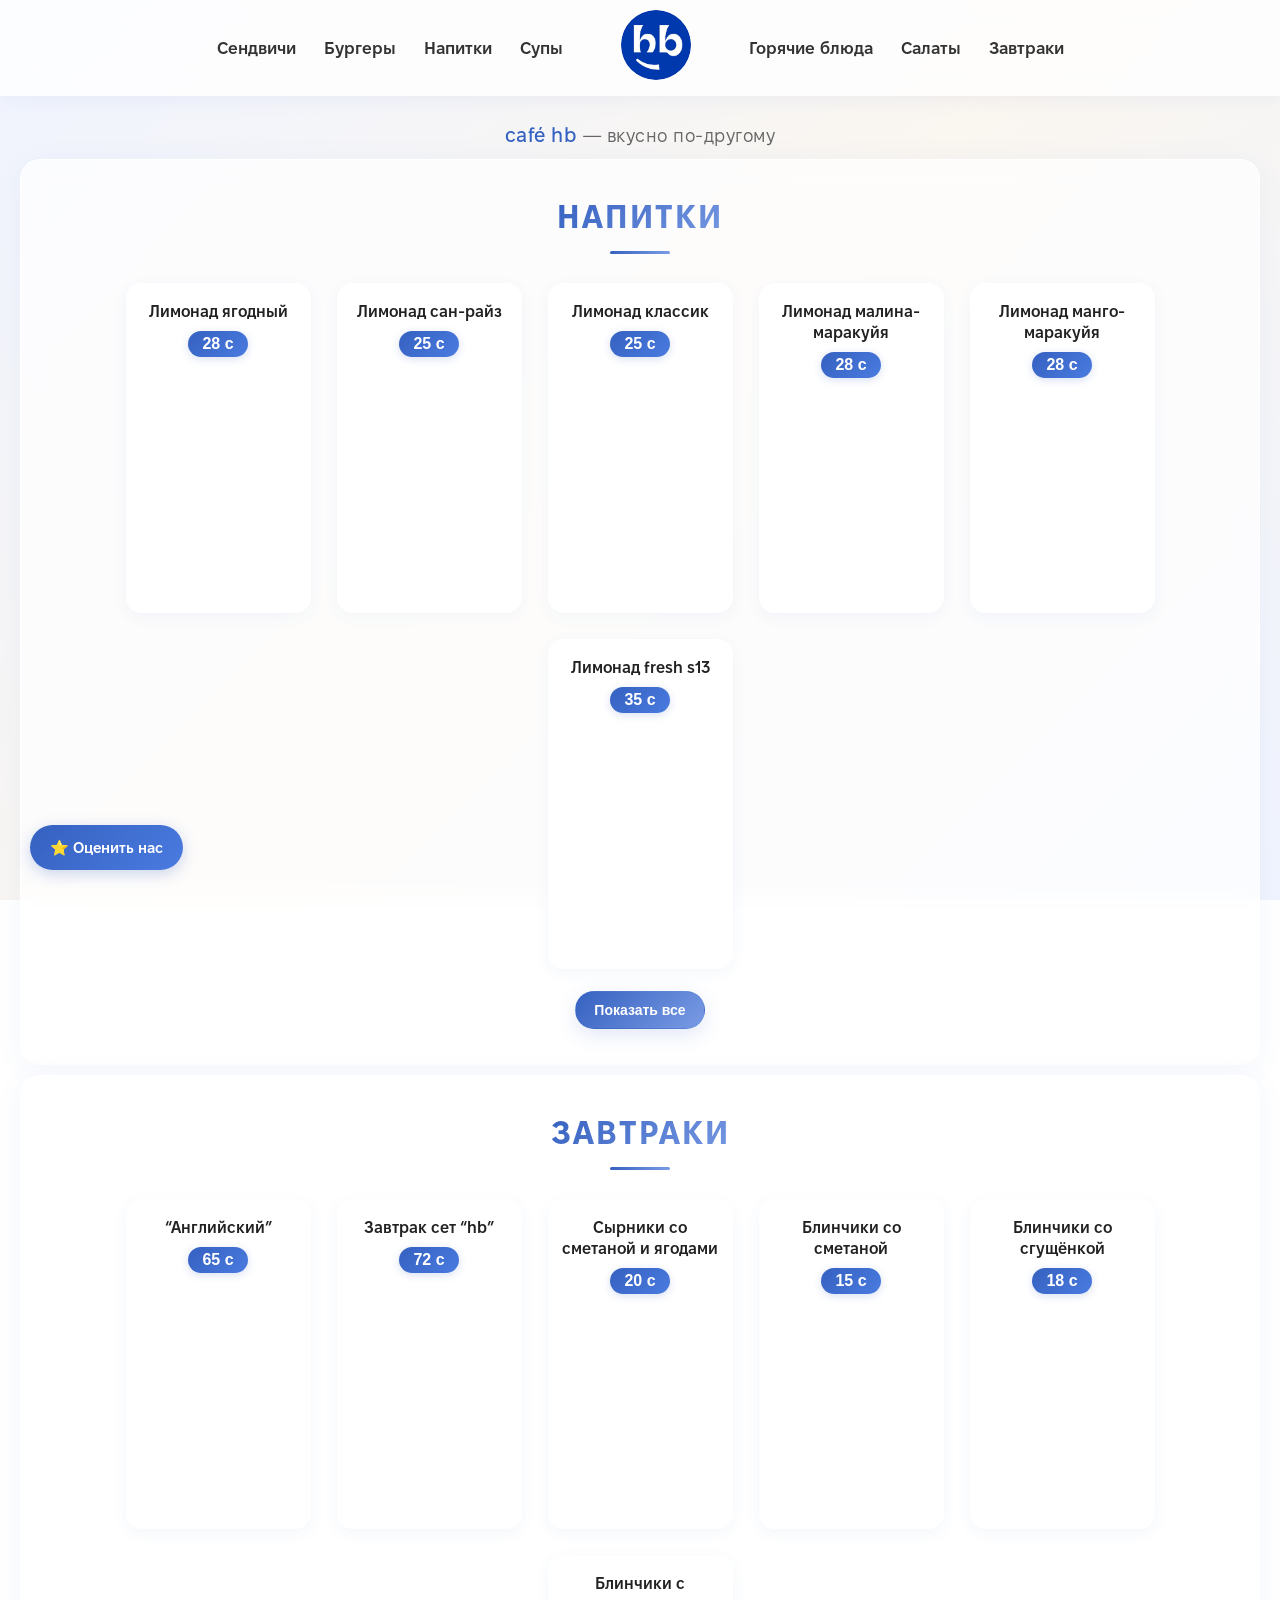
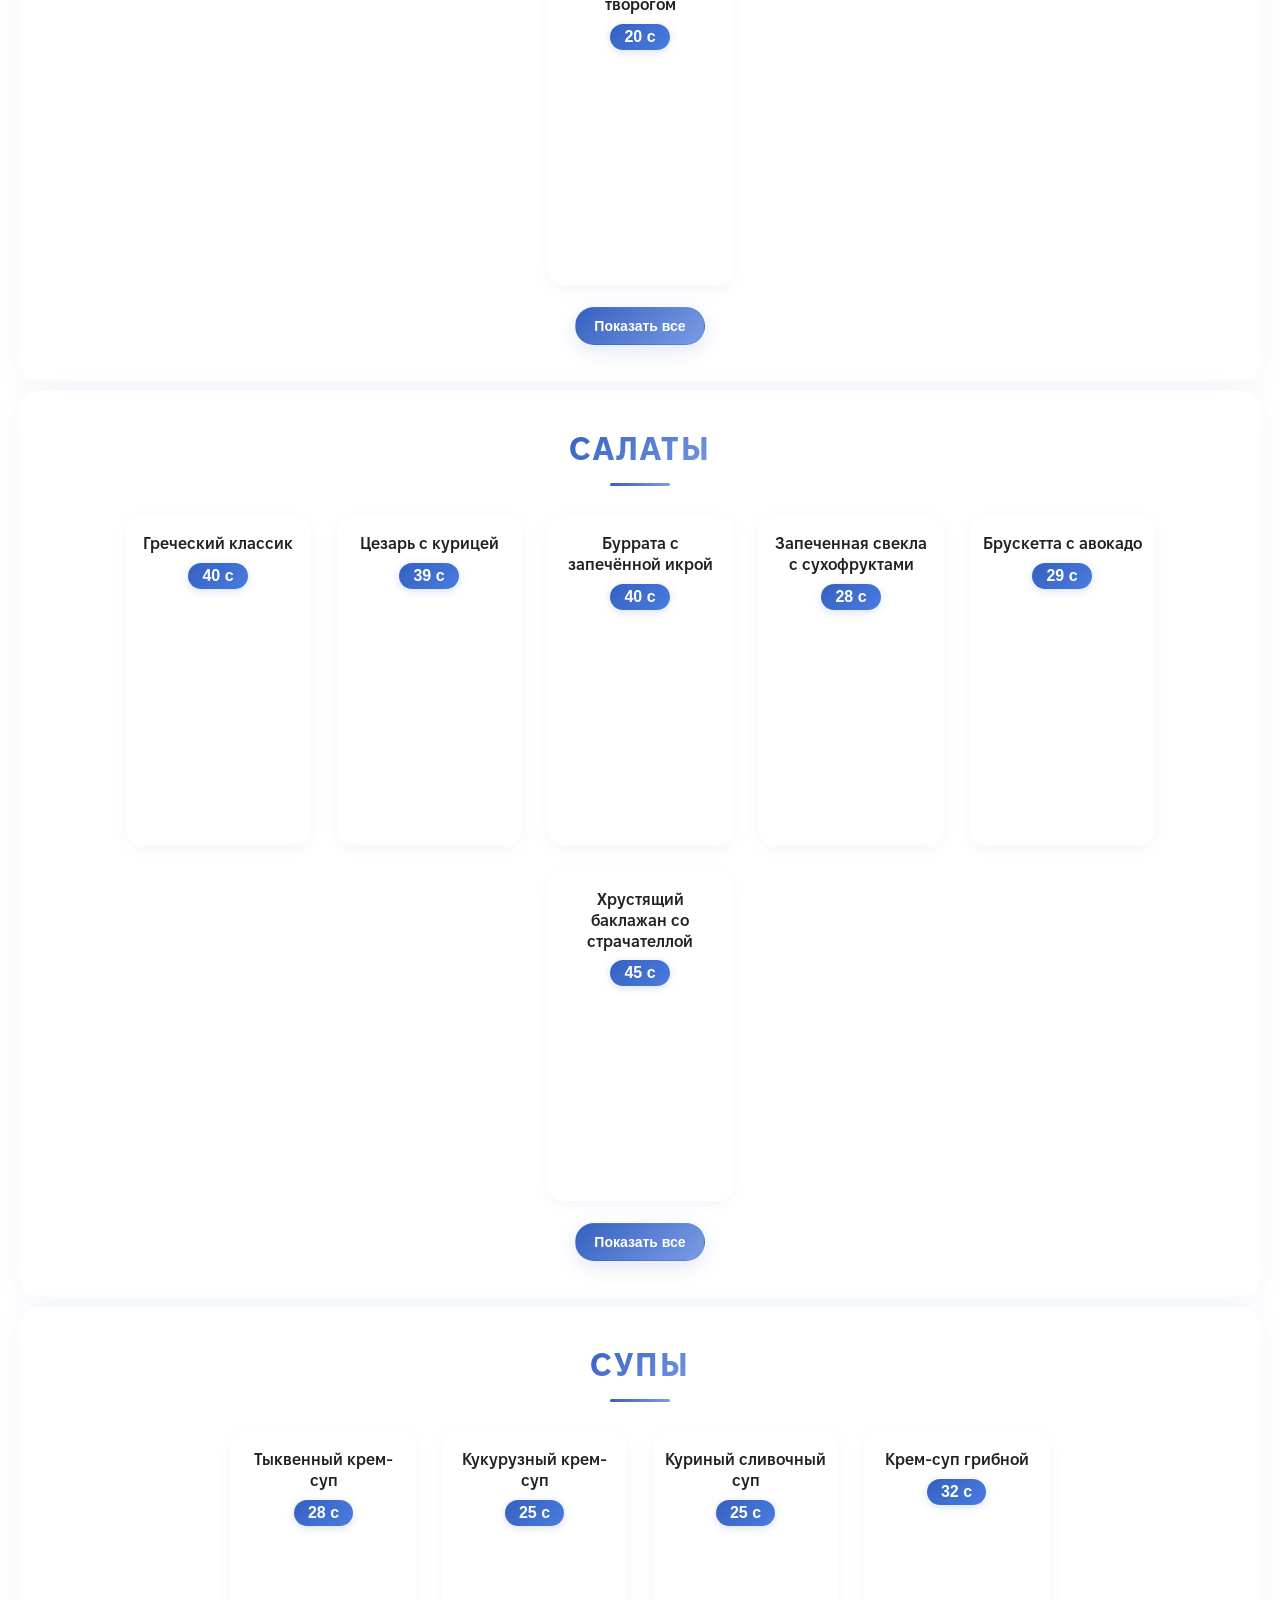
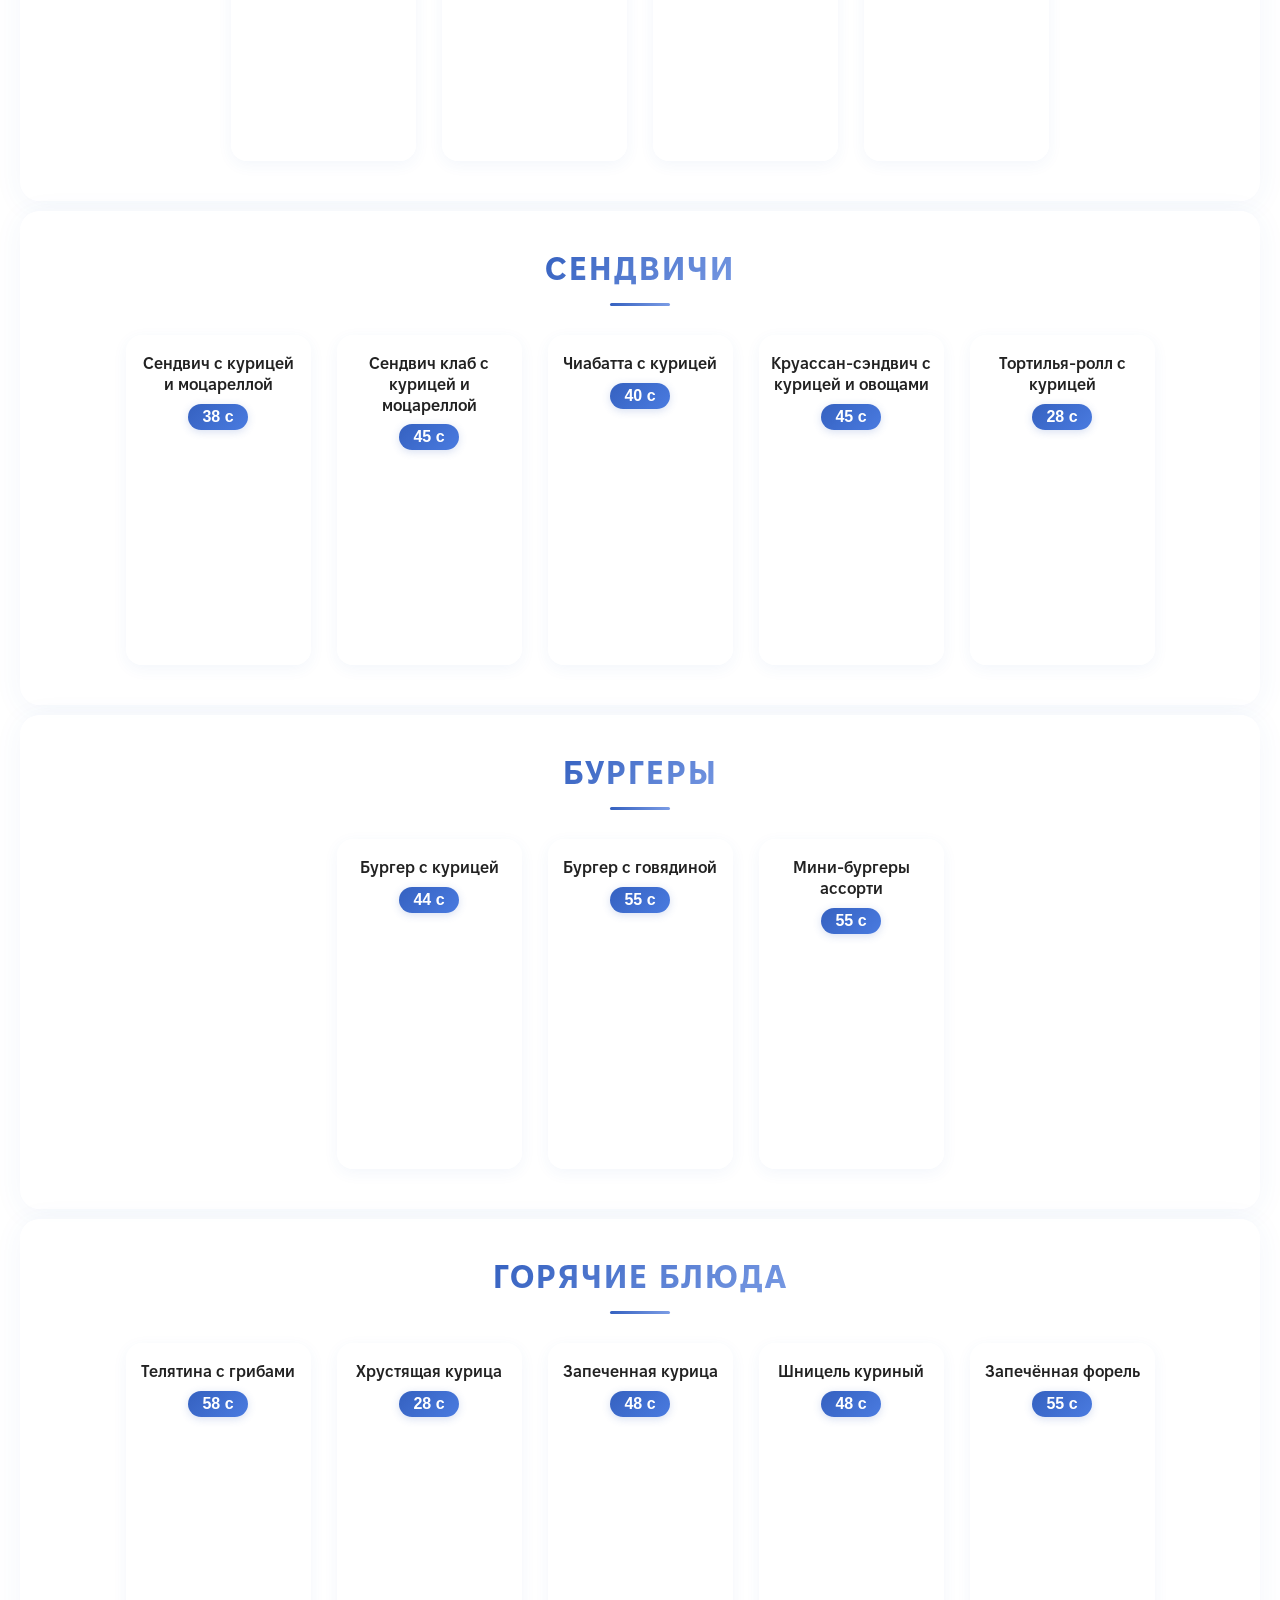
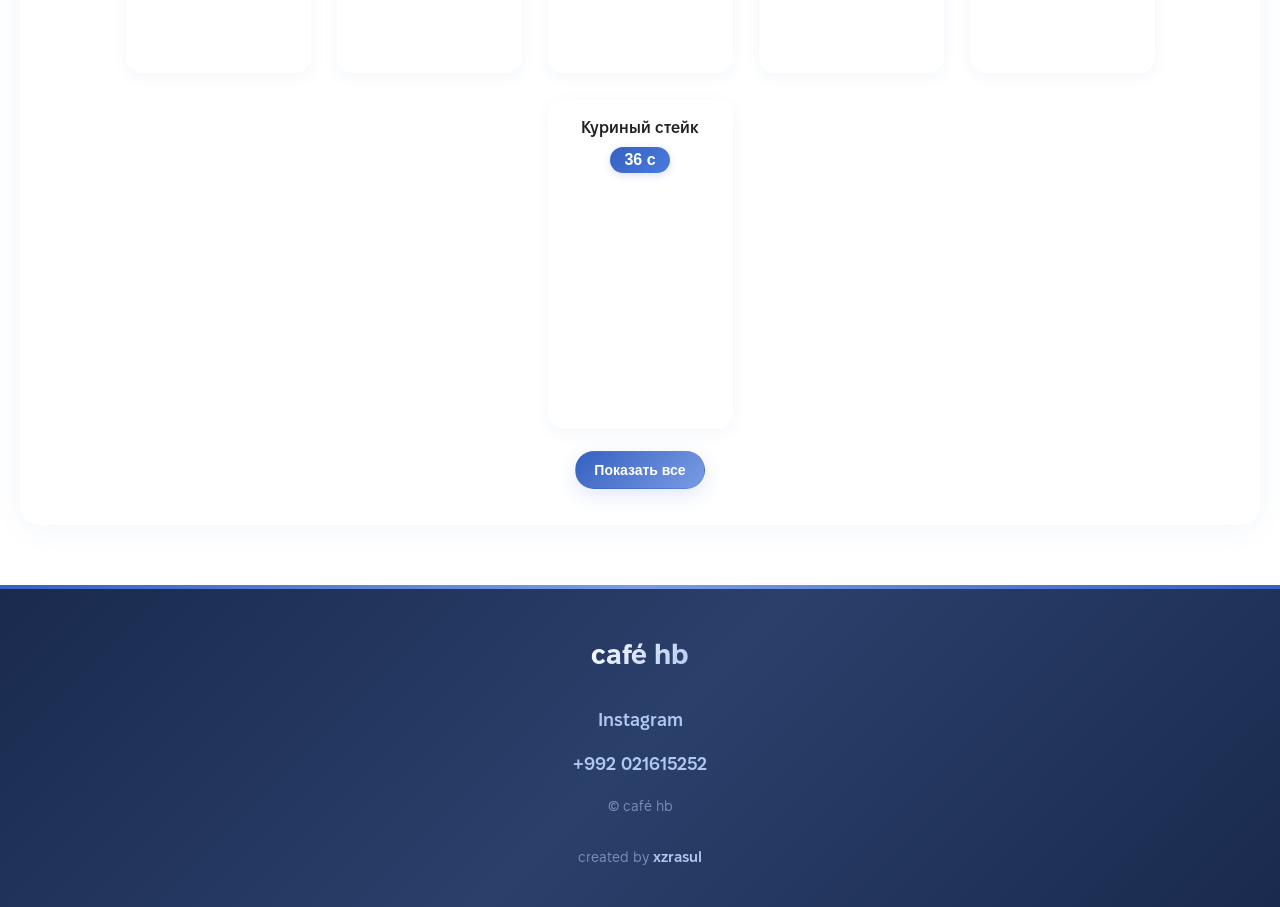
==== index.html @ 5e5d06a8 "Add Vercel Web Analytics integration ## Vercel Web Analytics Installation Complete  Successfully ins" ====
<!DOCTYPE html>
<html lang="en">

<head>
  <meta charset="UTF-8" />
  <meta name="viewport" content="width=device-width, initial-scale=1.0" />
  <link rel="stylesheet" href="style.css" />
  <link rel="shortcut icon" href="content/logo/LOGO.webp" type="image/x-icon" />
  <title>café hb</title>
  <!-- Vercel Web Analytics -->
  <script>
    window.va = window.va || function () { (window.vaq = window.vaq || []).push(arguments); };
  </script>
  <script defer src="/_vercel/insights/script.js"></script>
</head>

<body>
  <div class="nav-mob">
    <a class="join-a logo-m" data-category="all" href="№">
      <h2>café
      </h2>
      <img src="content/logo/LOGO.webp" alt="Logo">
    </a>
  </div>
  <header>
    <nav>
      <ul class="mainNav">
        <li><a href="#" class="hover:underline" data-category="sandwiches">Сендвичи</a></li>
        <li><a href="#" class="hover:underline" data-category="burgers">Бургеры</a></li>
        <li><a href="#" class="hover:underline" data-category="drinks">Напитки</a></li>
        <li><a href="#" class="hover:underline" data-category="soups">Супы</a></li>
        <li class="logo-d"><a href="#" data-category="all"><img src="content/logo/LOGO.webp" alt="Logo" /></a></li>
        <li><a href="#" class="hover:underline" data-category="dishes">Горячие блюда</a></li>
        <li><a href="#" class="hover:underline" data-category="salads">Салаты</a></li>
        <li><a href="#" class="hover:underline" data-category="breakfast">Завтраки</a></li>
      </ul>
    </nav>
  </header>
  <div class="banner" data-category="all">
    <img src="content/logo/Frame 1657005755.webp" alt="">
  </div>
  <div class="main">
    <div class="hero">
      <p class="hero-subtitle"><span>café hb </span>— вкусно по-другому</p>
    </div>
    <div class="category-slider" id="categorySlider"></div>
    <div id="products-container"></div>
  </div>
  <footer>
    <div class="footer">
      <div class="footer-logo">
        <div class="ft-logo">
          <h2>café hb</h2>
        </div>
      </div>
      <div class="footer-info">
        <p>
          <a target="_blank" href="https://www.instagram.com/cafe.hb_dushanbe/">Instagram</a>
        </p>
        <a href="tel:+992940909009">+992 021615252</a>
        <p>© café hb</p>
        <p class="info-creator">created by <a target="_blank" href="https://xzrasul.vercel.app">xzrasul</a></p>
      </div>
    </div>
  </footer>
  <button class="back-to-top" id="backToTop" aria-label="Наверх"><img width="30px" src="content/logo/backToTop.webp"
      alt=""></button>
  <button class="rating-btn" id="ratingBtn" aria-label="Оценить">
    ⭐ Оценить нас
  </button>

  <!-- Форма оценки обслуживания -->
  <div class="rating-overlay" id="ratingOverlay">
    <div class="rating-form" id="ratingForm">
      <button class="rating-close" id="closeRatingBtn" aria-label="Закрыть">×</button>

      <div class="rating-header">
        <h3>Оцените нас</h3>
        <p>Ваша оценка помогает нам улучшать сервис</p>
      </div>

      <div class="rating-stars-container">
        <span class="rating-star" data-rating="1">⭐</span>
        <span class="rating-star" data-rating="2">⭐</span>
        <span class="rating-star" data-rating="3">⭐</span>
        <span class="rating-star" data-rating="4">⭐</span>
        <span class="rating-star" data-rating="5">⭐</span>
      </div>

      <button class="rating-submit-btn" id="submitRatingBtn">
        Отправить оценку
      </button>
    </div>
  </div>

  <script src="products.js"></script>
  <script src="script.js"></script>
</body>

</html>
---- style.css ----
@font-face {
    font-family: 'FixelText';
    src: url('FixelAll/FixelText/FixelText-Regular.woff2') format('woff2');
    font-weight: 400;
    font-style: normal;
}

@font-face {
    font-family: 'FixelText';
    src: url('FixelAll/FixelText/FixelText-RegularItalic.woff2') format('woff2');
    font-weight: 400;
    font-style: italic;
}

@font-face {
    font-family: 'FixelText';
    src: url('FixelAll/FixelText/FixelText-Medium.woff2') format('woff2');
    font-weight: 500;
    font-style: normal;
}

@font-face {
    font-family: 'FixelText';
    src: url('FixelAll/FixelText/FixelText-SemiBold.woff2') format('woff2');
    font-weight: 600;
    font-style: normal;
}

@font-face {
    font-family: 'FixelText';
    src: url('FixelAll/FixelText/FixelText-Bold.woff2') format('woff2');
    font-weight: 700;
    font-style: normal;
}

*,
*::before,
*::after {
    box-sizing: border-box;
}

html {
    scroll-behavior: smooth;
}

body {
    font-family: 'FixelText', sans-serif;
    margin: 0;
    min-height: 100vh;
    background: linear-gradient(135deg, #f0f4ff 0%, #faf6f0 50%, #f0f4ff 100%);
}

@media (min-width: 721px) {
    body {
        background-attachment: fixed;
    }
}

::-webkit-scrollbar {
    width: 8px;
}

::-webkit-scrollbar-track {
    background: #f1f1f1;
}

::-webkit-scrollbar-thumb {
    background: linear-gradient(180deg, #3561C0, #254599);
    border-radius: 4px;
}

::-webkit-scrollbar-thumb:hover {
    background: #254599;
}

::selection {
    background: #3561C0;
    color: #fff;
}

header {
    position: sticky;
    top: 0;
    z-index: 100;
    background: rgba(255, 255, 255, 0.8);
    backdrop-filter: blur(16px);
    -webkit-backdrop-filter: blur(16px);
    box-shadow: 0 1px 20px rgba(53, 97, 192, 0.08);
    transition: box-shadow 0.3s ease;
}

header:hover {
    box-shadow: 0 1px 25px rgba(53, 97, 192, 0.12);
}

.mainNav {
    display: flex;
    justify-content: center;
    align-items: center;
    list-style: none;
    gap: 20px;
    padding-inline-start: 0px;
    margin: 0;
    padding: 10px 0;
}

.mainNav li {
    font-size: 17px;
    text-decoration: none;
    font-weight: 550;
    position: relative;
}

.mainNav a {
    cursor: pointer;
    text-decoration: none;
    color: #333;
    transition: color 0.3s ease;
    padding: 6px 4px;
}

.mainNav a:hover {
    color: #3561C0;
}

.mainNav a:hover::after {
    width: 100%;
}

.nav-mob {
    display: none;
}


.logo-d img {
    margin-left: 30px;
    margin-right: 30px;
    width: 70px;
    height: 70px;
    border-radius: 50%;
    transition: transform 0.3s ease, box-shadow 0.3s ease;
}

.logo-d img:hover {
    transform: scale(1.05);
    box-shadow: 0 4px 15px rgba(53, 97, 192, 0.2);
}

.logo-m img {
    width: 44px;
    height: 44px;
    border-radius: 50%;
}

.nav-mob .join-a h2 {
    font-size: 35px;
    font-weight: 700;
    color: #3561C0;
    margin: 0;
}

.category-slider {
    display: none;
}

@keyframes fadeInDown {
    from {
        opacity: 0;
        transform: translateY(-20px);
    }

    to {
        opacity: 1;
        transform: translateY(0);
    }
}

@keyframes fadeInUp {
    from {
        opacity: 0;
        transform: translateY(30px);
    }

    to {
        opacity: 1;
        transform: translateY(0);
    }
}

@keyframes scaleIn {
    from {
        opacity: 0;
        transform: scale(0.9);
    }

    to {
        opacity: 1;
        transform: scale(1);
    }
}

@media (max-width: 768px) {
    html {
        scroll-behavior: auto;
    }

    body {
        margin: 0;
    }

    header {
        position: sticky;
        background: rgba(255, 255, 255, 0.97);
        backdrop-filter: none;
        -webkit-backdrop-filter: none;
        transition: none;
    }

    header:hover {
        box-shadow: 0 1px 20px rgba(53, 97, 192, 0.08);
    }

    .mainNav {
        display: none;
        position: fixed;
        top: 0;
        left: 0;
        right: 0;
        bottom: 0;
        z-index: 105;
        flex-direction: column;
        justify-content: center;
        align-items: center;
        gap: 2rem;
        list-style: none;
        text-align: center;
        background: rgba(255, 255, 255, 0.98);
        backdrop-filter: none;
        -webkit-backdrop-filter: none;
        margin: 0;
        padding: 0;
        animation: fadeInDown 0.2s ease;
    }

    .mainNav li {
        font-size: 22px;
    }

    .mainNav a {
        color: #222;
        padding: 10px 20px;
    }

    .mainNav a::after {
        bottom: 4px;
        height: 2px;
    }

    .mainNav.active {
        display: flex;
    }

    .mainNav .logo-d {
        display: none;
    }

    .logo-d img {
        transition: none;
    }

    .logo-d img:hover {
        transform: none;
        box-shadow: none;
    }

    .nav-mob {
        display: flex;
        align-items: center;
        justify-content: center;
        padding: 12px 16px;
        position: fixed;
        top: 0;
        left: 0;
        right: 0;
        z-index: 110;
        background: rgba(255, 255, 255, 0.97);
        backdrop-filter: none;
        -webkit-backdrop-filter: none;
        box-shadow: 0 1px 10px rgba(0, 0, 0, 0.06);
    }

    .category-slider {
        display: flex;
        gap: 12px;
        padding: 10px 16px;
        overflow-x: auto;
        overflow-y: hidden;
        -webkit-overflow-scrolling: touch;
        scroll-snap-type: x mandatory;
        scrollbar-width: none;
    }

    .category-slider::-webkit-scrollbar {
        display: none;
    }

    .category-chip {
        display: flex;
        flex-direction: row;
        align-items: center;
        gap: 6px;
        flex: 0 0 auto;
        scroll-snap-align: start;
        cursor: pointer;
        text-decoration: none;
        color: inherit;
        transition: transform 0.2s ease;
        -webkit-tap-highlight-color: transparent;
        background: rgba(255, 255, 255, 0.85);
        padding: 6px 12px 6px 6px;
        border-radius: 30px;
    }

    .category-chip:active {
        transform: scale(0.95);
    }

    .category-chip-icon {
        width: 52px;
        height: 52px;
        border-radius: 50%;
        background: linear-gradient(135deg, #e8edf5, #f0f4ff);
        display: flex;
        align-items: center;
        justify-content: center;
        box-shadow: 0 2px 8px rgba(53, 97, 192, 0.1);
        transition: box-shadow 0.2s ease, background 0.2s ease;
        overflow: hidden;
    }

    .category-chip.active .category-chip-icon {
        background: linear-gradient(135deg, #3561C0, #4A7BE0);
        box-shadow: 0 4px 14px rgba(53, 97, 192, 0.3);
    }

    .category-chip-icon svg {
        width: 26px;
        height: 26px;
    }

    .category-chip-icon img {
        width: 100%;
        height: 100%;
        object-fit: cover;
        border-radius: 50%;
    }

    .category-chip.active .category-chip-icon svg {
        fill: #fff;
        stroke: #fff;
    }

    .category-chip-label {
        font-size: 11px;
        font-weight: 600;
        color: #555;
        text-align: center;
        white-space: nowrap;
        line-height: 1.2;
    }

    .category-chip.active .category-chip-label {
        color: #3561C0;
    }

    header {
        margin-top: 70px;
    }

    .join-a {
        display: flex;
        align-items: center;
        text-decoration: none;
        color: #000;
        gap: 10px;
    }

    .back-to-top {
        width: 44px;
        height: 44px;
        bottom: 20px;
        right: 20px;
        font-size: 20px;
        transition: opacity 0.2s ease, visibility 0.2s ease;
    }

    .back-to-top:hover {
        transform: none;
        box-shadow: 0 4px 15px rgba(53, 97, 192, 0.25);
    }
}

.hero {
    text-align: center;
    padding: 10px 0px 0px;
    animation: fadeInUp 0.8s ease;
}

.banner {
    display: none;
}


.banner img {
    width: 100%;
}

.hero-subtitle {
    font-size: 18px;
    color: #666;
    font-weight: 400;
    margin: 15px 10px 10px 10px;
    letter-spacing: 0.5px;
}

.hero-subtitle span {
    font-size: 20px;
    color: #3561C0;
    font-weight: 500;
    letter-spacing: 0.5px;
}

@media (max-width: 720px) {
    .hero {
        display: none;
        padding: 0px 0px 0px;
        animation: none;
    }

    .banner {
        display: block;
    }

    .banner img {
        width: 100%;
        height: 100%;
    }

    .hero-title {
        font-size: 25px;
        letter-spacing: 0.5px;
    }

    .hero-subtitle {
        font-size: 15px;
    }
}

.back-to-top {
    position: fixed;
    bottom: 30px;
    right: 30px;
    width: 50px;
    height: 50px;
    border-radius: 50%;
    background: linear-gradient(135deg, #3561C0, #4A7BE0);
    color: #fff;
    border: none;
    font-size: 24px;
    cursor: pointer;
    box-shadow: 0 4px 15px rgba(53, 97, 192, 0.25);
    transition: all 0.3s cubic-bezier(0.4, 0, 0.2, 1);
    opacity: 0;
    visibility: hidden;
    transform: translateY(10px);
    z-index: 50;
    display: flex;
    align-items: center;
    justify-content: center;
}

.back-to-top.visible {
    opacity: 1;
    visibility: visible;
    transform: translateY(0);
}

.back-to-top:hover {
    transform: translateY(-3px);
    box-shadow: 0 6px 25px rgba(53, 97, 192, 0.4);
}

.back-to-top:active {
    transform: translateY(0) scale(0.95);
}

.main {
    font-family: 'FixelText', sans-serif;
    margin: 0;
    padding: 0;
    max-width: 1400px;
    margin-left: auto;
    margin-right: auto;
    padding: 0 20px;
}

.main a {
    text-decoration: none;
}

.category-section {
    margin: 10px 0;
    padding: 35px 25px;
    border-radius: 20px;
    background: rgba(255, 255, 255, 0.7);
    backdrop-filter: blur(12px);
    -webkit-backdrop-filter: blur(12px);
    box-shadow: 0 4px 30px rgba(53, 97, 192, 0.06);
    border: 1px solid rgba(255, 255, 255, 0.8);
    transition: transform 0.3s ease, box-shadow 0.3s ease;
    animation: fadeInUp 0.6s ease;
}

.category-section:hover {
    box-shadow: 0 8px 40px rgba(53, 97, 192, 0.1);
    transform: translateY(-2px);
}

.category-title {
    font-size: 32px;
    font-weight: 700;
    background: linear-gradient(135deg, #3561C0, #7B9CE5);
    -webkit-background-clip: text;
    -webkit-text-fill-color: transparent;
    background-clip: text;
    margin: 0 auto 25px auto;
    text-align: center;
    text-transform: uppercase;
    letter-spacing: 2px;
    position: relative;
    padding: 0 0 15px 0;
    border: none;
    background-color: transparent;
    display: block;
    cursor: pointer;
    font-family: inherit;
}

.category-title:hover {
    opacity: 0.9;
    transform: translateY(-1px);
}

.category-title:focus-visible {
    outline: none;
    opacity: 1;
}

.category-toggle {
    display: block;
    margin: 18px auto 0;
    padding: 10px 18px;
    border: 1px solid rgba(53, 97, 192, 0.2);
    border-radius: 999px;
    background: linear-gradient(135deg, #3561C0, #7B9CE5);
    color: #fff;
    font-size: 14px;
    font-weight: 600;
    cursor: pointer;
    transition: transform 0.2s ease, box-shadow 0.2s ease;
    box-shadow: 0 6px 20px rgba(53, 97, 192, 0.15);
}

.category-toggle:hover {
    transform: translateY(-1px);
    box-shadow: 0 8px 24px rgba(53, 97, 192, 0.22);
}

.category-toggle:focus-visible {
    outline: none;
}

.category-title::after {
    content: '';
    position: absolute;
    bottom: 0;
    left: 50%;
    transform: translateX(-50%);
    width: 60px;
    height: 3px;
    background: linear-gradient(90deg, #3561C0, #7B9CE5);
    border-radius: 2px;
}

.cards-container {
    display: flex;
    flex-wrap: wrap;
    justify-content: center;
    gap: 18px;
    max-width: 1400px;
    margin: 0 auto;
}

@media (max-width: 720px) {
    body {
        background: #f5f7fa;
    }

    .main {
        padding: 0 3px;
    }

    .category-section {
        margin: 10px 0;
        padding: 20px 12px;
        border-radius: 16px;
        backdrop-filter: none;
        -webkit-backdrop-filter: none;
        background: rgba(255, 255, 255, 0.9);
        animation: none;
        transition: none;
    }

    .category-section:hover {
        transform: none;
        box-shadow: 0 4px 30px rgba(53, 97, 192, 0.06);
    }

    .cards-container {
        flex-wrap: wrap;
        overflow-x: visible;
        gap: 12px;
        padding: 0 5px;
        justify-content: center;
    }

    .cards-container.full-mobile {
        gap: 15px;
        padding: 0;
    }

    .card {
        flex: 0 0 148px;
    }

    .category-section {
        position: relative;
    }

    .category-title {
        font-size: 24px;
        letter-spacing: 1.5px;
    }

    .category-title::after {
        width: 40px;
    }
}

.card {
    justify-content: center;
    border-radius: 16px;
    margin: 4px;
    width: 185px;
    height: 330px;
    overflow: hidden;
    text-align: center;
    background: rgba(255, 255, 255, 0.9);
    backdrop-filter: blur(8px);
    -webkit-backdrop-filter: blur(8px);
    border: 1px solid rgba(255, 255, 255, 0.5);
    box-shadow: 0 4px 15px rgba(53, 97, 192, 0.06);
    transition: all 0.4s cubic-bezier(0.4, 0, 0.2, 1);
    animation: scaleIn 0.4s ease backwards;
    display: flex;
    flex-direction: column;
    align-items: center;
    position: relative;
}

.card:nth-child(1) {
    animation-delay: 0.05s;
}

.card:nth-child(2) {
    animation-delay: 0.1s;
}

.card:nth-child(3) {
    animation-delay: 0.15s;
}

.card:nth-child(4) {
    animation-delay: 0.2s;
}

.card:nth-child(5) {
    animation-delay: 0.25s;
}

.card:nth-child(6) {
    animation-delay: 0.3s;
}

.card:nth-child(7) {
    animation-delay: 0.35s;
}

.card:nth-child(8) {
    animation-delay: 0.4s;
}

.card:hover {
    transform: translateY(-8px);
    box-shadow: 0 12px 35px rgba(53, 97, 192, 0.15);
    border-color: rgba(53, 97, 192, 0.2);
}

.card img {
    margin: 10px auto 0;
    width: 150px;
    height: auto;
    border-radius: 12px;
    transition: transform 0.3s ease;
}

.card:hover img {
    transform: scale(1.05);
}

.card h3 {
    font-family: 'FixelText', sans-serif;
    font-weight: 550;
    font-size: 16px;
    color: #222;
    margin: 8px 10px;
    text-align: center;
    line-height: 1.3;
}

.card .price-badge {
    display: inline-block;
    background: linear-gradient(135deg, #3561C0, #4A7BE0);
    color: #fff;
    font-weight: 600;
    font-size: 16px;
    padding: 4px 14px;
    border-radius: 20px;
    margin: 0 0 10px;
    box-shadow: 0 2px 8px rgba(53, 97, 192, 0.2);
}

.card:hover .price-badge {
    box-shadow: 0 4px 15px rgba(53, 97, 192, 0.3);
}

@media (max-width: 720px) {
    .card {
        margin: 8px auto;
        width: 148px;
        max-height: 300px;
        min-height: 200px;
        height: 280px;
        backdrop-filter: none;
        -webkit-backdrop-filter: none;
        background: rgba(255, 255, 255, 0.92);
        transition: transform 0.2s ease, box-shadow 0.2s ease;
    }

    .card:nth-child(1),
    .card:nth-child(2),
    .card:nth-child(3),
    .card:nth-child(4),
    .card:nth-child(5),
    .card:nth-child(6),
    .card:nth-child(7),
    .card:nth-child(8) {
        animation-delay: 0s;
    }

    .card-mini {
        margin: 8px auto;
        width: 148px;
        height: 260px;
    }

    .card img {
        width: 120px;
        height: auto;
        transition: none;
    }

    .card:hover img {
        transform: none;
    }

    .card h3 {
        font-size: 14px;
        margin: 6px 8px;
    }

    .card .price-badge {
        font-size: 14px;
        padding: 3px 12px;
    }

    .card:hover {
        transform: translateY(-3px);
        box-shadow: 0 4px 12px rgba(53, 97, 192, 0.1);
    }

    .card:hover .price-badge {
        box-shadow: 0 2px 8px rgba(53, 97, 192, 0.2);
    }
}

.popUp-btn {
    background: none;
    border: none;
    cursor: pointer;
    padding: 0;
    width: 100%;
    display: flex;
    flex-direction: column;
    align-items: center;
    height: 100%;
}

/* Затемнение фона под попапом */

.popUp-overlay {
    position: fixed;
    inset: 0;
    z-index: 200;
    background: rgba(26, 42, 78, 0.55);
    backdrop-filter: blur(8px);
    -webkit-backdrop-filter: blur(8px);
    opacity: 0;
    visibility: hidden;
    transition: opacity 0.3s ease, visibility 0.3s ease;
}

.popUp-overlay.active {
    opacity: 1;
    visibility: visible;
}

/* Мобильная версия: шторка, выезжающая снизу */

.popUp-sheet {
    position: absolute;
    left: 0;
    bottom: 0;
    width: 100%;
    max-height: 85vh;
    background: #fff;
    border-radius: 28px 28px 0 0;
    box-shadow: 0 -10px 40px rgba(53, 97, 192, 0.2);
    display: flex;
    flex-direction: column;
    overflow: hidden;
    transform: translateY(100%);
    transition: transform 0.35s cubic-bezier(0.22, 1, 0.36, 1);
    padding-bottom: env(safe-area-inset-bottom);
}

.popUp-overlay.active .popUp-sheet {
    transform: translateY(0);
}

.popUp-overlay.closing .popUp-sheet {
    transform: translateY(100%);
}

.popUp-handle {
    width: 46px;
    height: 5px;
    background: linear-gradient(135deg, #3561C0, #7B9CE5);
    opacity: 0.35;
    border-radius: 999px;
    margin: 14px auto 0;
    flex-shrink: 0;
}

.popUp-close {
    position: absolute;
    top: 16px;
    right: 16px;
    z-index: 5;
    width: 36px;
    height: 36px;
    border: none;
    border-radius: 50%;
    background: linear-gradient(135deg, #3561C0, #4A7BE0);
    color: #fff;
    font-size: 20px;
    line-height: 1;
    cursor: pointer;
    display: flex;
    align-items: center;
    justify-content: center;
    box-shadow: 0 4px 15px rgba(53, 97, 192, 0.3);
    transition: transform 0.2s ease;
}

.popUp-close:hover {
    transform: scale(1.08);
}

.popUp-close:active {
    transform: scale(0.92);
}

.popUp-scroll {
    flex: 1;
    overflow-y: auto;
    -webkit-overflow-scrolling: touch;
}

.popUp-image-wrap {
    width: 100%;
    padding: 20px 20px 0;
    position: relative;
}

.popUp-image-wrap::after {
    content: '';
    position: absolute;
    bottom: 0;
    left: 0;
    right: 0;
    height: 30px;
    background: linear-gradient(to top, #fff, transparent);
    pointer-events: none;
}

.popUp-sheet img {
    width: 230px;
    height: auto;
    border-radius: 16px;
    box-shadow: 0 8px 30px rgba(53, 97, 192, 0.15);
    display: block;
    margin: 0 auto;
}

.popUp-body {
    padding: 16px 20px 24px;
    text-align: center;
}

.popUp-sheet h3 {
    font-size: 20px;
    font-weight: 700;
    margin: 0 0 10px;
    line-height: 1.3;
    color: #1a1a2e;
}

.popUp-meta {
    display: flex;
    flex-direction: column;
    align-items: center;
    gap: 6px;
    margin-top: 4px;
}

.popUp-price,
.popUp-volume {
    display: inline-flex;
    align-items: center;
    justify-content: center;
    gap: 4px;
    color: #fff;
    font-weight: 700;
    padding: 6px 18px;
    border-radius: 50px;
    letter-spacing: 0.4px;
}

.popUp-price {
    background: linear-gradient(135deg, #3561C0, #4A7BE0);
    font-size: 18px;
    box-shadow: 0 4px 15px rgba(53, 97, 192, 0.25);
}

.popUp-volume {
    background: linear-gradient(135deg, #6b7f9f, #8b9db6);
    font-size: 15px;
    padding: 5px 14px;
    opacity: 0.95;
    box-shadow: 0 3px 10px rgba(107, 127, 159, 0.2);
}

.popUp-price::before,
.popUp-volume::before {
    content: '';
    display: inline-block;
    width: 6px;
    height: 6px;
    background: rgba(255, 255, 255, 0.6);
    border-radius: 50%;
}

.popUp-description {
    font-family: 'FixelText', sans-serif;
    margin: 10px 0 0;
    font-size: 16px;
    font-weight: 500;
    color: #555;
    line-height: 1.6;
    text-align: center;
}

/* Десктоп: попап превращается в центрированное модальное окно */

@media (min-width: 721px) {
    .popUp-overlay {
        display: flex;
        justify-content: center;
        align-items: center;
    }

    .popUp-sheet {
        position: relative;
        width: 420px;
        height: auto;
        max-height: 80vh;
        border-radius: 28px;
        box-shadow: 0 25px 80px rgba(0, 0, 0, 0.25);
        transform: scale(0.92) translateY(20px);
        opacity: 0;
        transition: transform 0.35s cubic-bezier(0.34, 1.56, 0.64, 1), opacity 0.3s ease;
    }

    .popUp-overlay.active .popUp-sheet {
        transform: scale(1) translateY(0);
        opacity: 1;
    }

    .popUp-overlay.closing .popUp-sheet {
        transform: scale(0.92) translateY(20px);
        opacity: 0;
    }

    .popUp-handle {
        display: none;
    }

    .popUp-image-wrap {
        padding: 30px 30px 0;
    }

    .popUp-sheet img {
        width: 240px;
        border-radius: 20px;
    }

    .popUp-body {
        padding: 20px 30px 30px;
    }

    .popUp-sheet h3 {
        font-size: 24px;
        margin-bottom: 12px;
    }

    .popUp-price {
        font-size: 20px;
        padding: 8px 22px;
    }

    .popUp-volume {
        font-size: 14px;
        padding: 6px 16px;
    }

    .popUp-description {
        font-size: 15px;
        margin-top: 14px;
    }
}

footer {
    background: linear-gradient(135deg, #1a2a4e, #2a3f6a, #1a2a4e);
    color: #fff;
    text-align: center;
    padding: 50px 20px 30px;
    margin: 60px 0 0;
    position: relative;
    overflow: hidden;
}

footer::before {
    content: '';
    position: absolute;
    top: 0;
    left: 0;
    right: 0;
    height: 4px;
    background: linear-gradient(90deg, #3561C0, #7B9CE5, #3561C0);
}

.ft-logo {
    display: flex;
    justify-content: center;
    align-items: center;
    gap: 16px;
    font-weight: 700;
    margin-bottom: 25px;
}

.ft-logo h2 {
    font-size: 28px;
    font-weight: 700;
    margin: 0;
    background: linear-gradient(135deg, #fff, #b0c8f0);
    -webkit-background-clip: text;
    -webkit-text-fill-color: transparent;
    background-clip: text;
}

.footer-info {
    display: flex;
    justify-content: center;
    align-items: center;
    flex-direction: column;
    gap: 10px;
}

.footer-info a {
    font-size: 18px;
    text-decoration: none;
    color: #b0c8f0;
    font-weight: 600;
    transition: color 0.3s ease;
}

.footer-info a:hover {
    color: #fff;
}

.footer-info p {
    font-size: 18px;
    color: #b0c8f0;
    font-weight: 600;
    margin: 10px 0;
}

.footer-info p {
    font-size: 14px;
    color: rgba(176, 200, 240, 0.6);
    font-weight: 400;
}

.info-creator {
    justify-content: end;
    font-size: 14px;
    color: rgba(176, 200, 240, 0.6);
    font-weight: 400;
}

.info-creator a {
    font-size: 15px;
    text-decoration: none;
    color: #b0c8f0;
    font-weight: 600;
    transition: color 0.3s ease;
}

/* Кнопка оценки */

.rating-btn {
    position: fixed;
    bottom: 30px;
    left: 30px;
    padding: 12px 20px;
    border-radius: 999px;
    background: linear-gradient(135deg, #3561C0, #4A7BE0);
    color: #fff;
    border: none;
    font-family: 'FixelText', sans-serif;
    font-size: 15px;
    font-weight: 600;
    cursor: pointer;
    box-shadow: 0 4px 15px rgba(53, 97, 192, 0.25);
    transition: all 0.3s cubic-bezier(0.4, 0, 0.2, 1);
    z-index: 50;
    display: flex;
    align-items: center;
    gap: 8px;
}

.rating-btn:hover {
    transform: translateY(-3px);
    box-shadow: 0 6px 25px rgba(53, 97, 192, 0.4);
}

.rating-btn:active {
    transform: translateY(0) scale(0.95);
}

.rating-btn:disabled {
    opacity: 0.7;
    cursor: not-allowed;
    transform: none;
}

@media (max-width: 720px) {
    .rating-btn {
        bottom: 20px;
        left: 20px;
        padding: 10px 16px;
        font-size: 13px;
        border-radius: 24px;
    }

    .rating-btn:hover {
        transform: translateY(-2px);
        box-shadow: 0 4px 15px rgba(53, 97, 192, 0.3);
    }
}

/* ---------- Рейтинговая система ---------- */

.rating-overlay {
    position: fixed;
    inset: 0;
    z-index: 300;
    background: rgba(26, 42, 78, 0.6);
    backdrop-filter: blur(8px);
    -webkit-backdrop-filter: blur(8px);
    display: flex;
    justify-content: center;
    align-items: center;
    opacity: 0;
    visibility: hidden;
    transition: opacity 0.3s ease, visibility 0.3s ease;
}

.rating-overlay.active {
    opacity: 1;
    visibility: visible;
}

.rating-form {
    position: relative;
    background: #fff;
    border-radius: 24px;
    padding: 40px 30px;
    box-shadow: 0 20px 60px rgba(53, 97, 192, 0.25);
    text-align: center;
    animation: slideUp 0.4s cubic-bezier(0.34, 1.56, 0.64, 1);
    max-width: 400px;
    width: 90%;
}

@keyframes slideUp {
    from {
        transform: translateY(40px);
        opacity: 0;
    }

    to {
        transform: translateY(0);
        opacity: 1;
    }
}

.rating-close {
    position: absolute;
    top: 16px;
    right: 16px;
    width: 36px;
    height: 36px;
    border: none;
    border-radius: 50%;
    background: linear-gradient(135deg, #3561C0, #4A7BE0);
    color: #fff;
    font-size: 24px;
    cursor: pointer;
    display: flex;
    align-items: center;
    justify-content: center;
    transition: transform 0.2s ease;
    box-shadow: 0 4px 12px rgba(53, 97, 192, 0.2);
}

.rating-close:hover {
    transform: scale(1.1);
}

.rating-close:active {
    transform: scale(0.95);
}

.rating-header {
    margin-bottom: 24px;
}

.rating-header h3 {
    font-size: 24px;
    font-weight: 700;
    color: #1a1a2e;
    margin: 0 0 8px;
    letter-spacing: 0.5px;
}

.rating-header p {
    font-size: 14px;
    color: #666;
    margin: 0;
    font-weight: 400;
}

.rating-stars-container {
    display: flex;
    justify-content: center;
    gap: 16px;
    margin: 28px 0 32px;
}

.rating-star {
    font-size: 48px;
    cursor: pointer;
    transition: transform 0.2s ease, filter 0.2s ease;
    filter: grayscale(100%) opacity(0.5);
    user-select: none;
}

.rating-star:hover {
    transform: scale(1.15);
    filter: grayscale(0%) opacity(1);
}

.rating-star.active {
    transform: scale(1.1);
    filter: grayscale(0%) opacity(1);
    animation: popIn 0.3s cubic-bezier(0.34, 1.56, 0.64, 1);
}

@keyframes popIn {
    0% {
        transform: scale(0.8);
    }

    50% {
        transform: scale(1.25);
    }

    100% {
        transform: scale(1.1);
    }
}

.rating-submit-btn {
    width: 100%;
    padding: 14px 24px;
    border: none;
    border-radius: 12px;
    background: linear-gradient(135deg, #3561C0, #4A7BE0);
    color: #fff;
    font-size: 16px;
    font-weight: 600;
    font-family: 'FixelText', sans-serif;
    cursor: pointer;
    box-shadow: 0 6px 20px rgba(53, 97, 192, 0.25);
    transition: all 0.3s cubic-bezier(0.4, 0, 0.2, 1);
}

.rating-submit-btn:hover:not(:disabled) {
    transform: translateY(-2px);
    box-shadow: 0 8px 28px rgba(53, 97, 192, 0.35);
}

.rating-submit-btn:active:not(:disabled) {
    transform: translateY(0);
}

.rating-submit-btn:disabled {
    opacity: 0.8;
    cursor: not-allowed;
}

@media (max-width: 720px) {
    .rating-form {
        padding: 32px 20px;
        border-radius: 20px;
    }

    .rating-header h3 {
        font-size: 20px;
    }

    .rating-header p {
        font-size: 13px;
    }

    .rating-stars-container {
        gap: 12px;
        margin: 20px 0 28px;
    }

    .rating-star {
        font-size: 40px;
    }

    .rating-submit-btn {
        padding: 12px 20px;
        font-size: 15px;
        border-radius: 10px;
    }
}
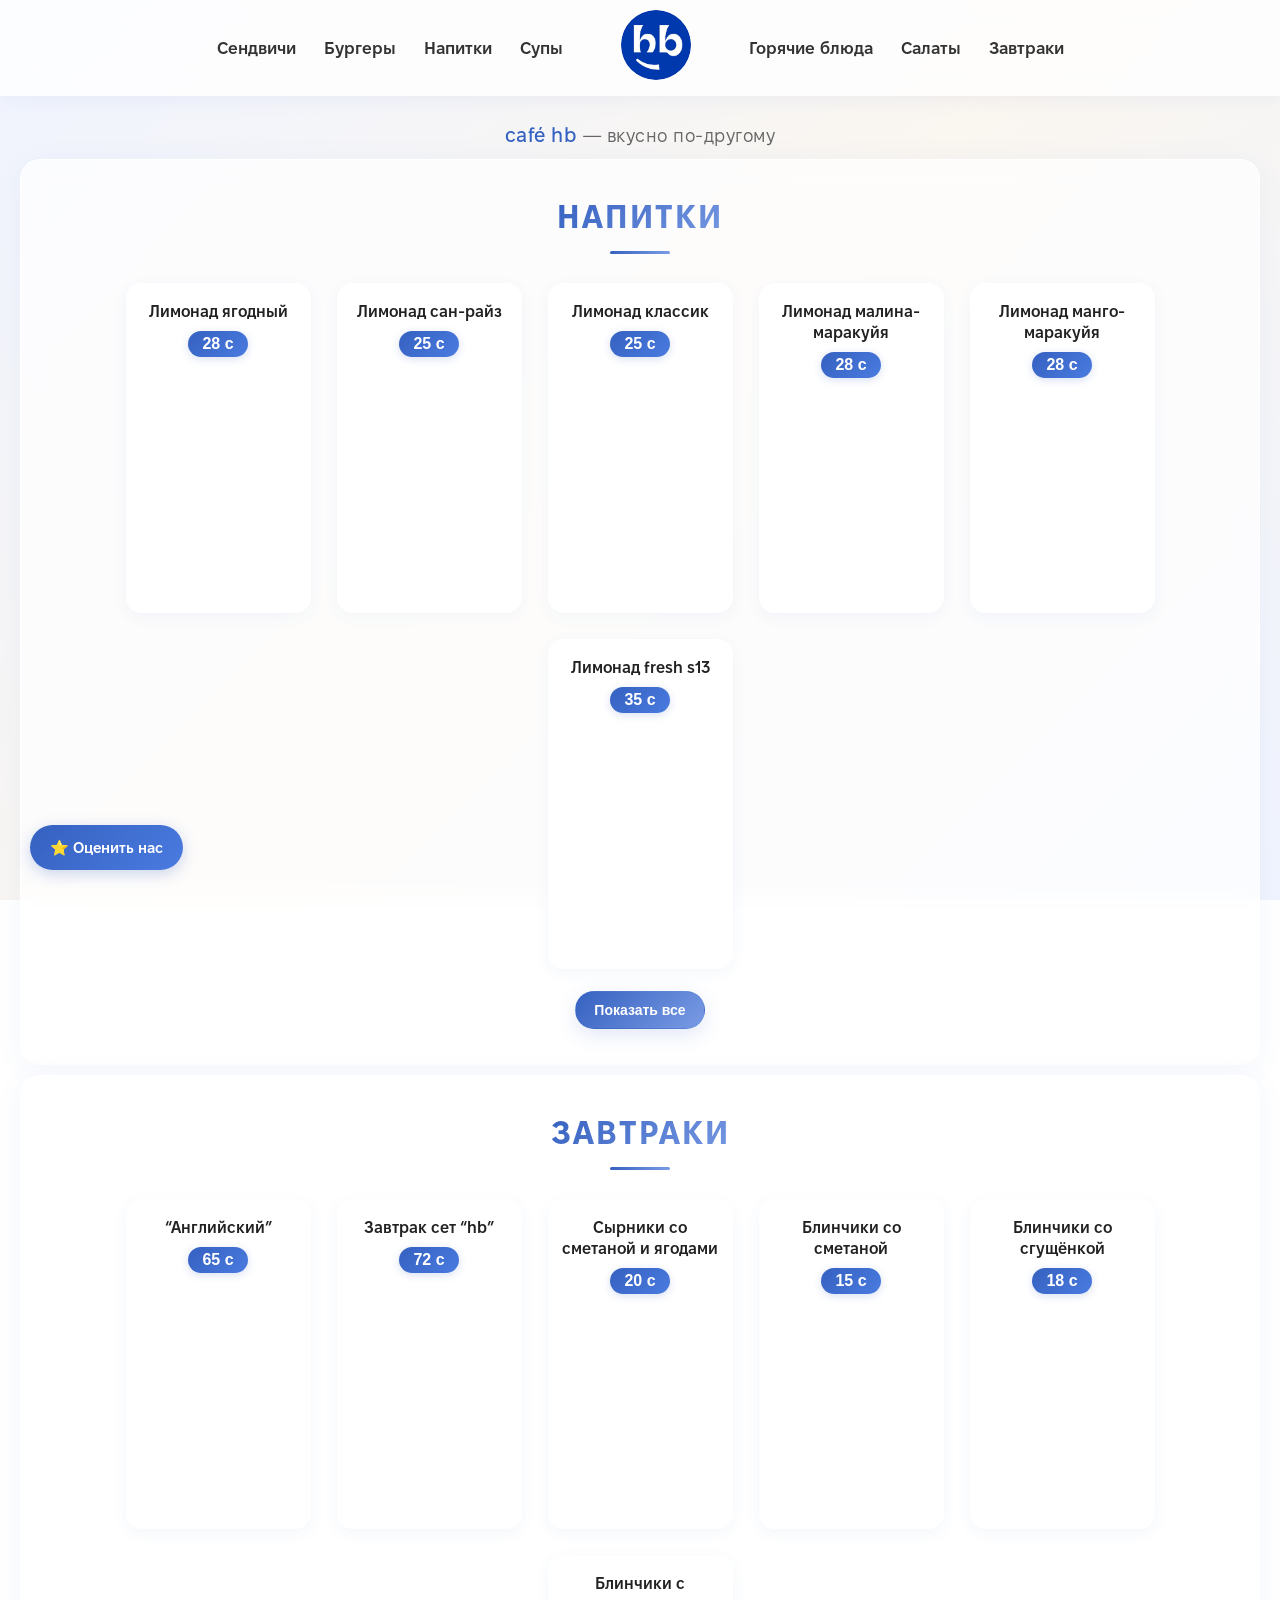
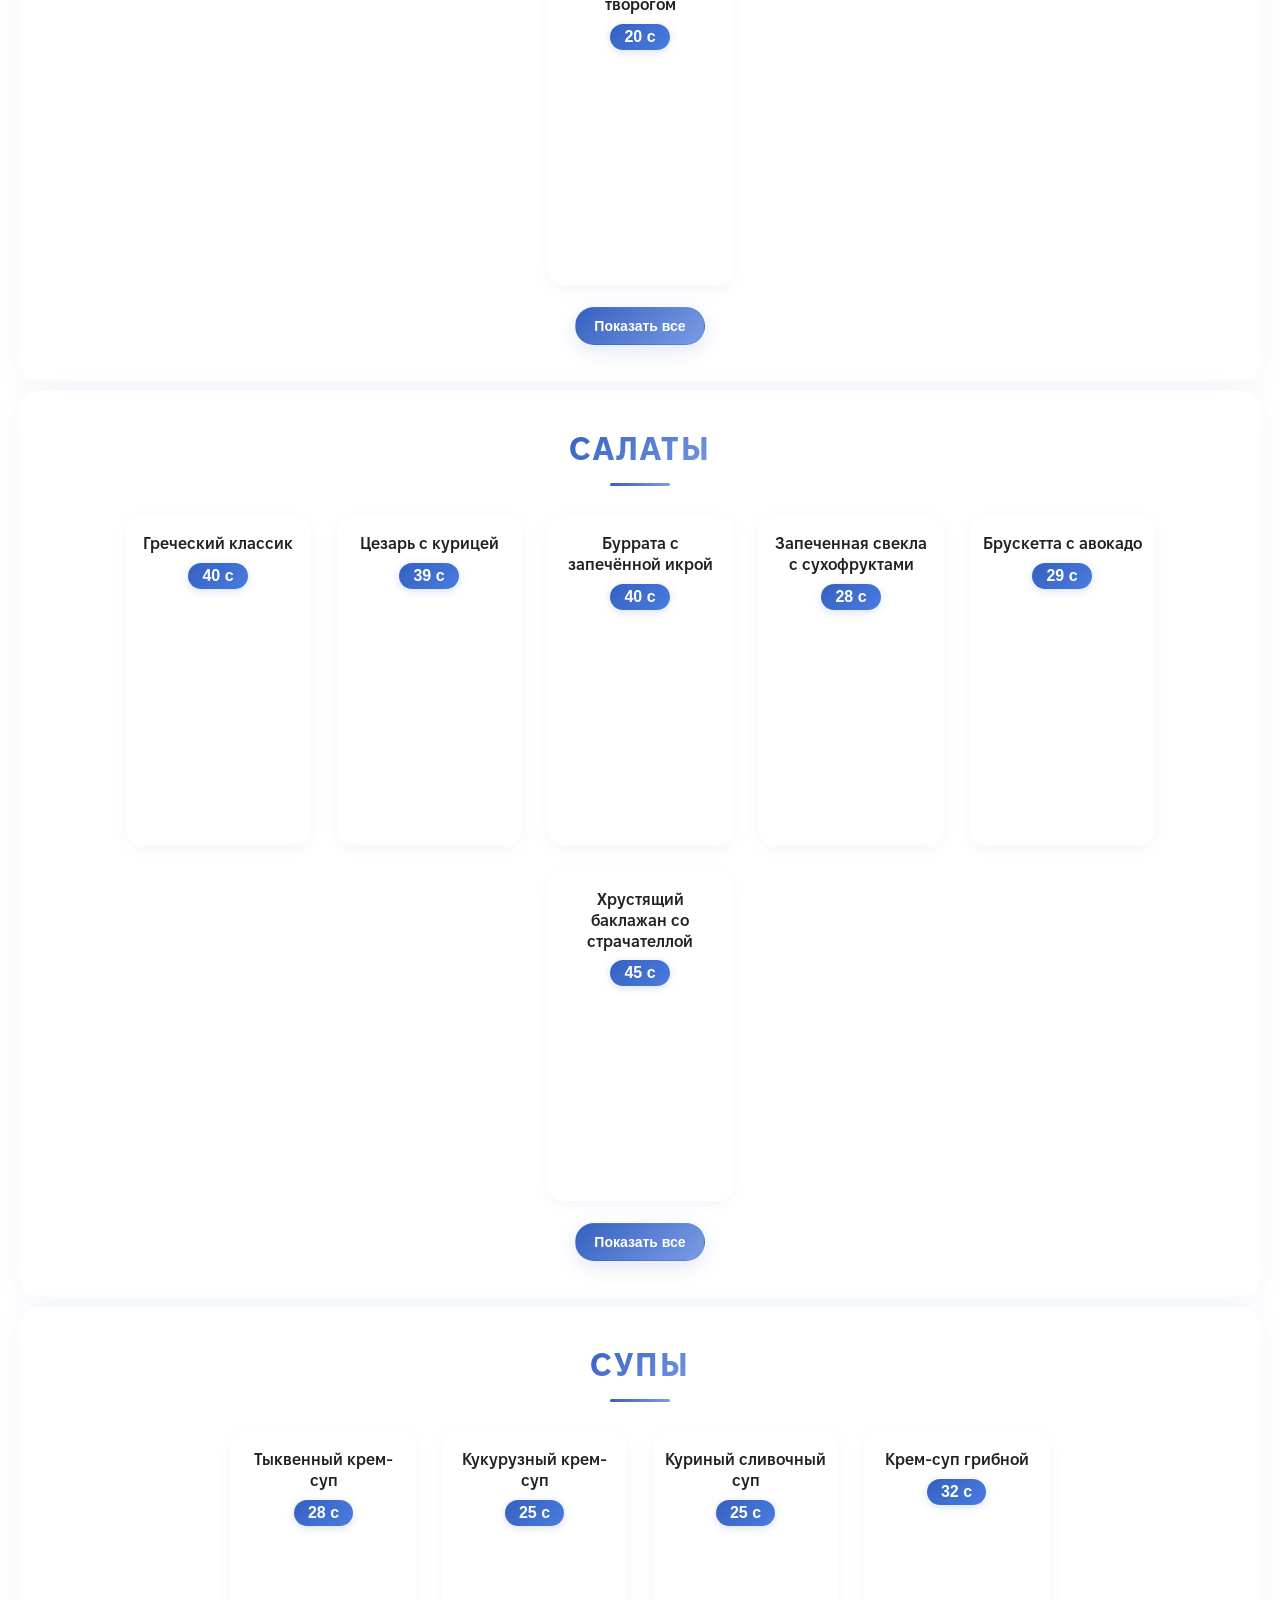
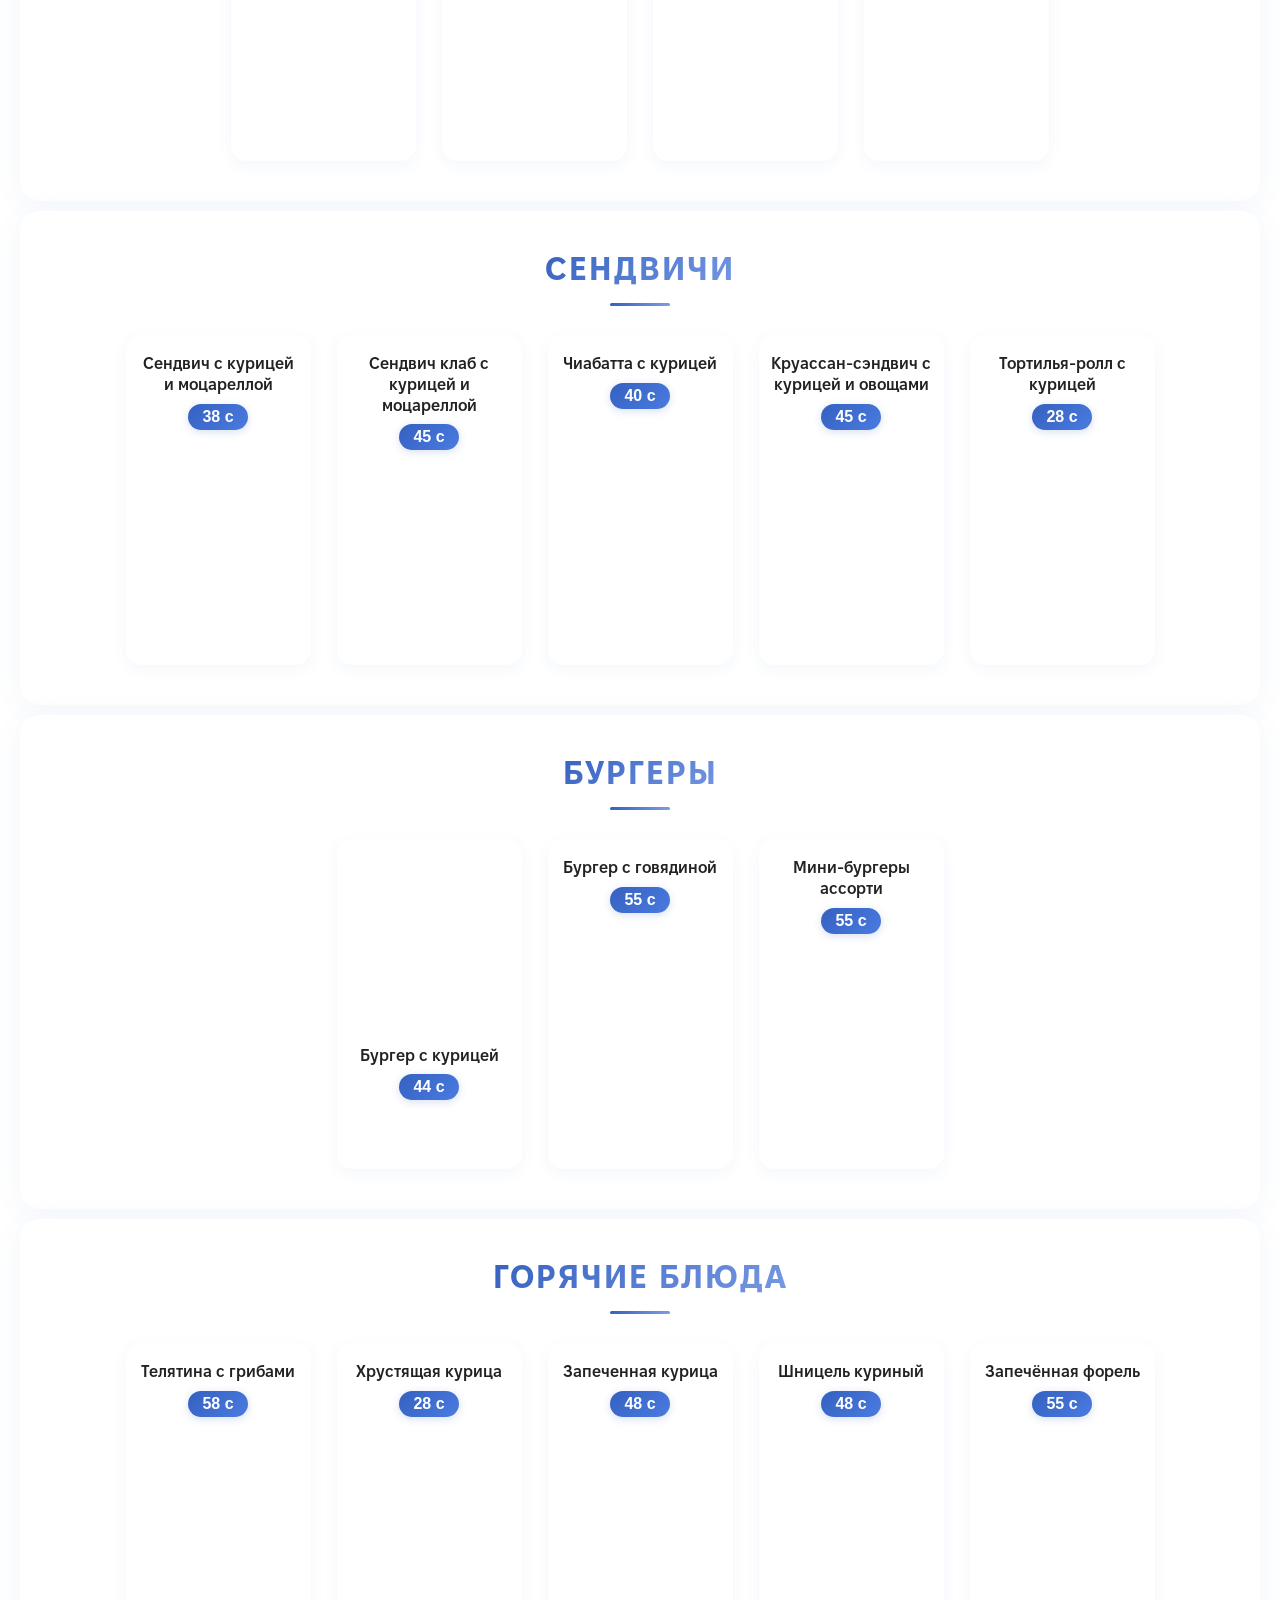
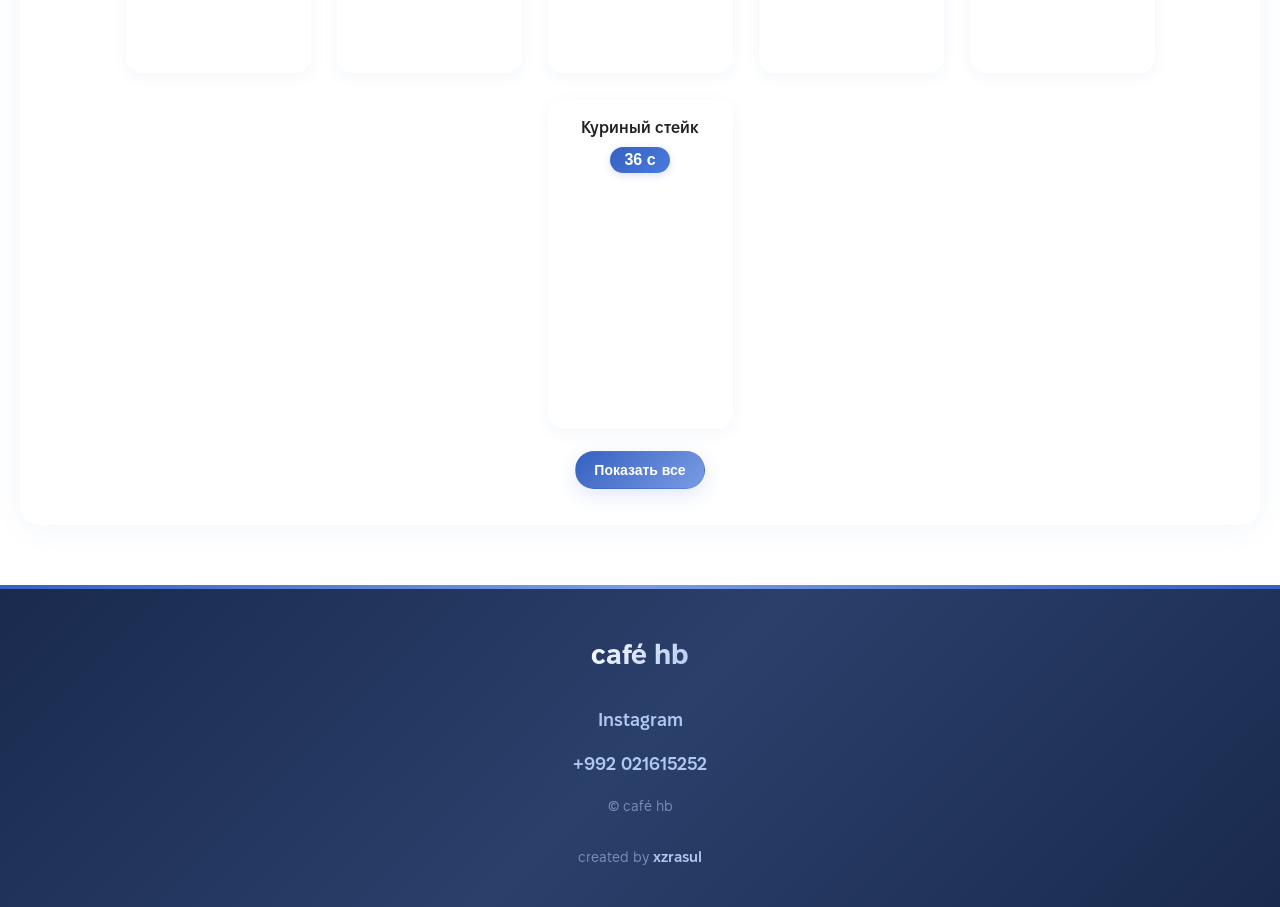
==== commit 421fab80: "test commit" ====
--- a/index.html
+++ b/index.html
@@ -7,11 +7,6 @@
   <link rel="stylesheet" href="style.css" />
   <link rel="shortcut icon" href="content/logo/LOGO.webp" type="image/x-icon" />
   <title>café hb</title>
-  <!-- Vercel Web Analytics -->
-  <script>
-    window.va = window.va || function () { (window.vaq = window.vaq || []).push(arguments); };
-  </script>
-  <script defer src="/_vercel/insights/script.js"></script>
 </head>
 
 <body>
@@ -88,7 +83,7 @@
       </div>
 
       <button class="rating-submit-btn" id="submitRatingBtn">
-        Отправить оценку
+        Отправить оценку^
       </button>
     </div>
   </div>
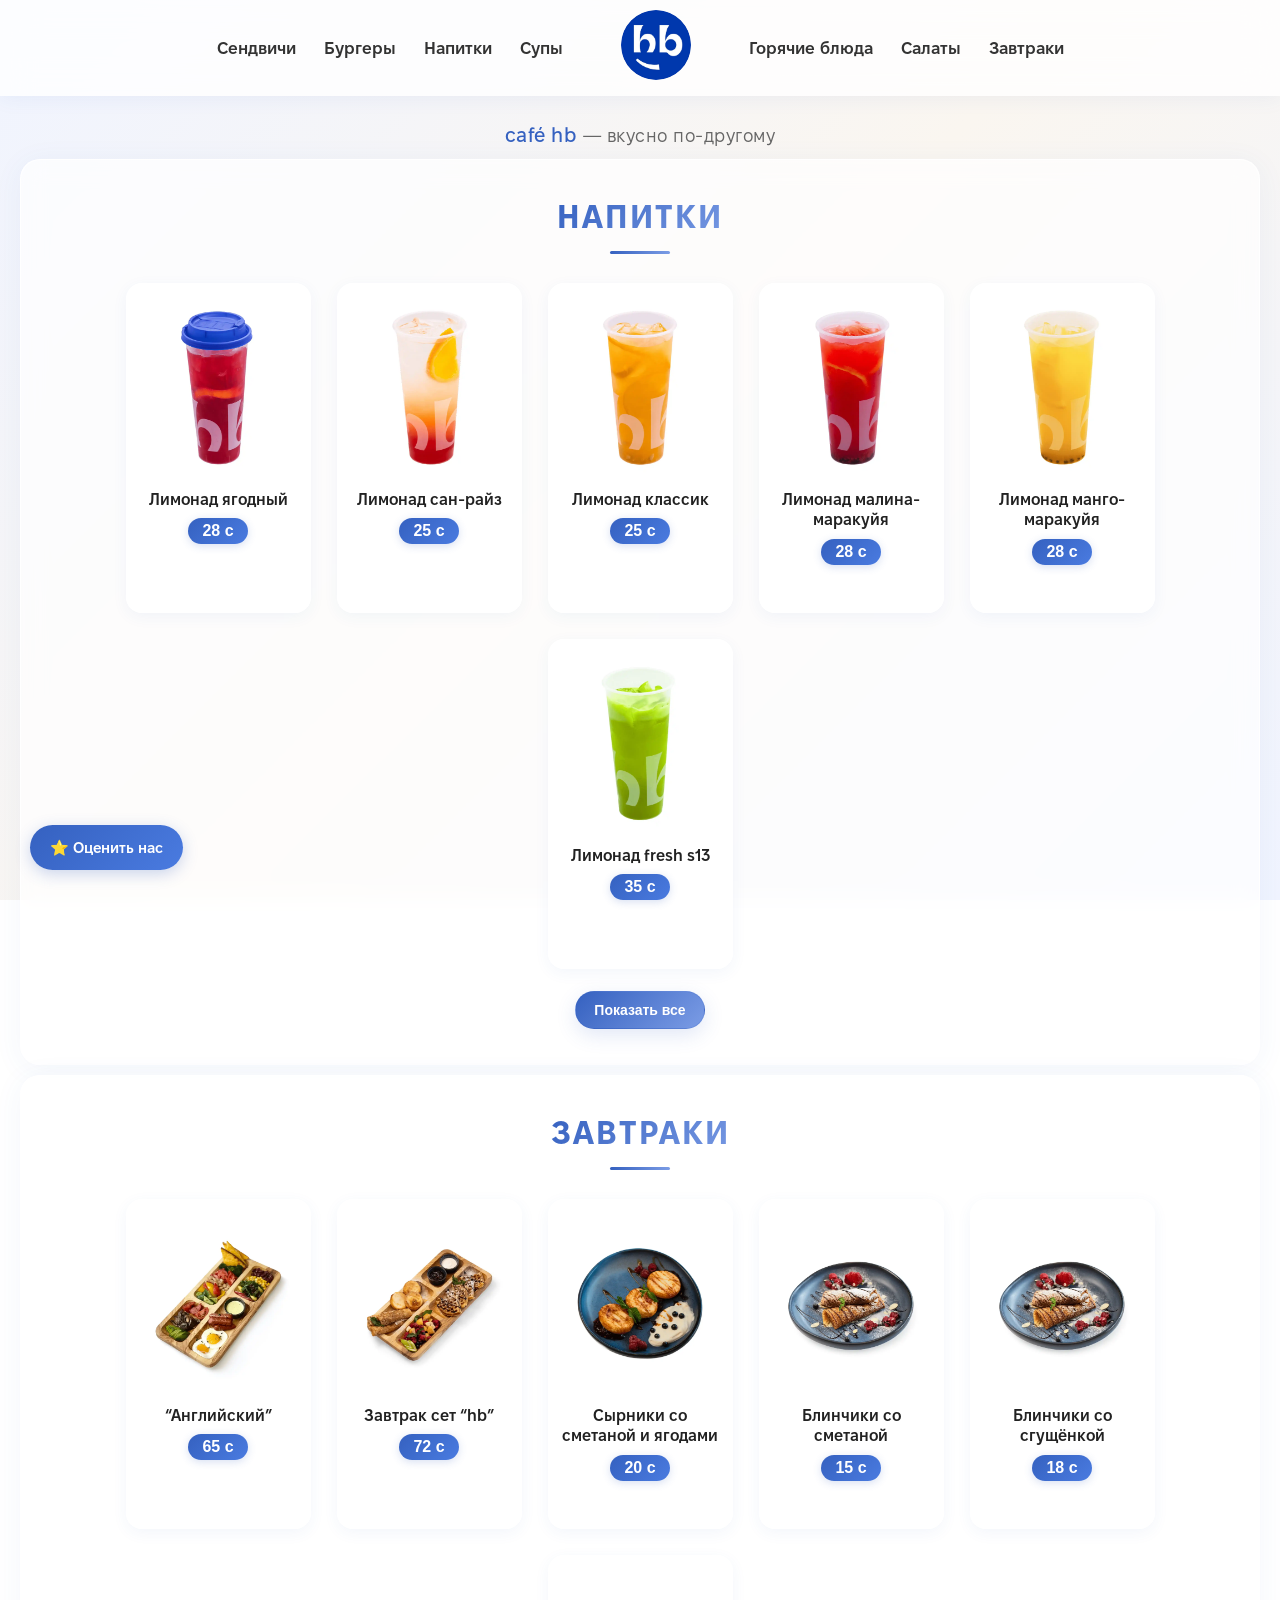
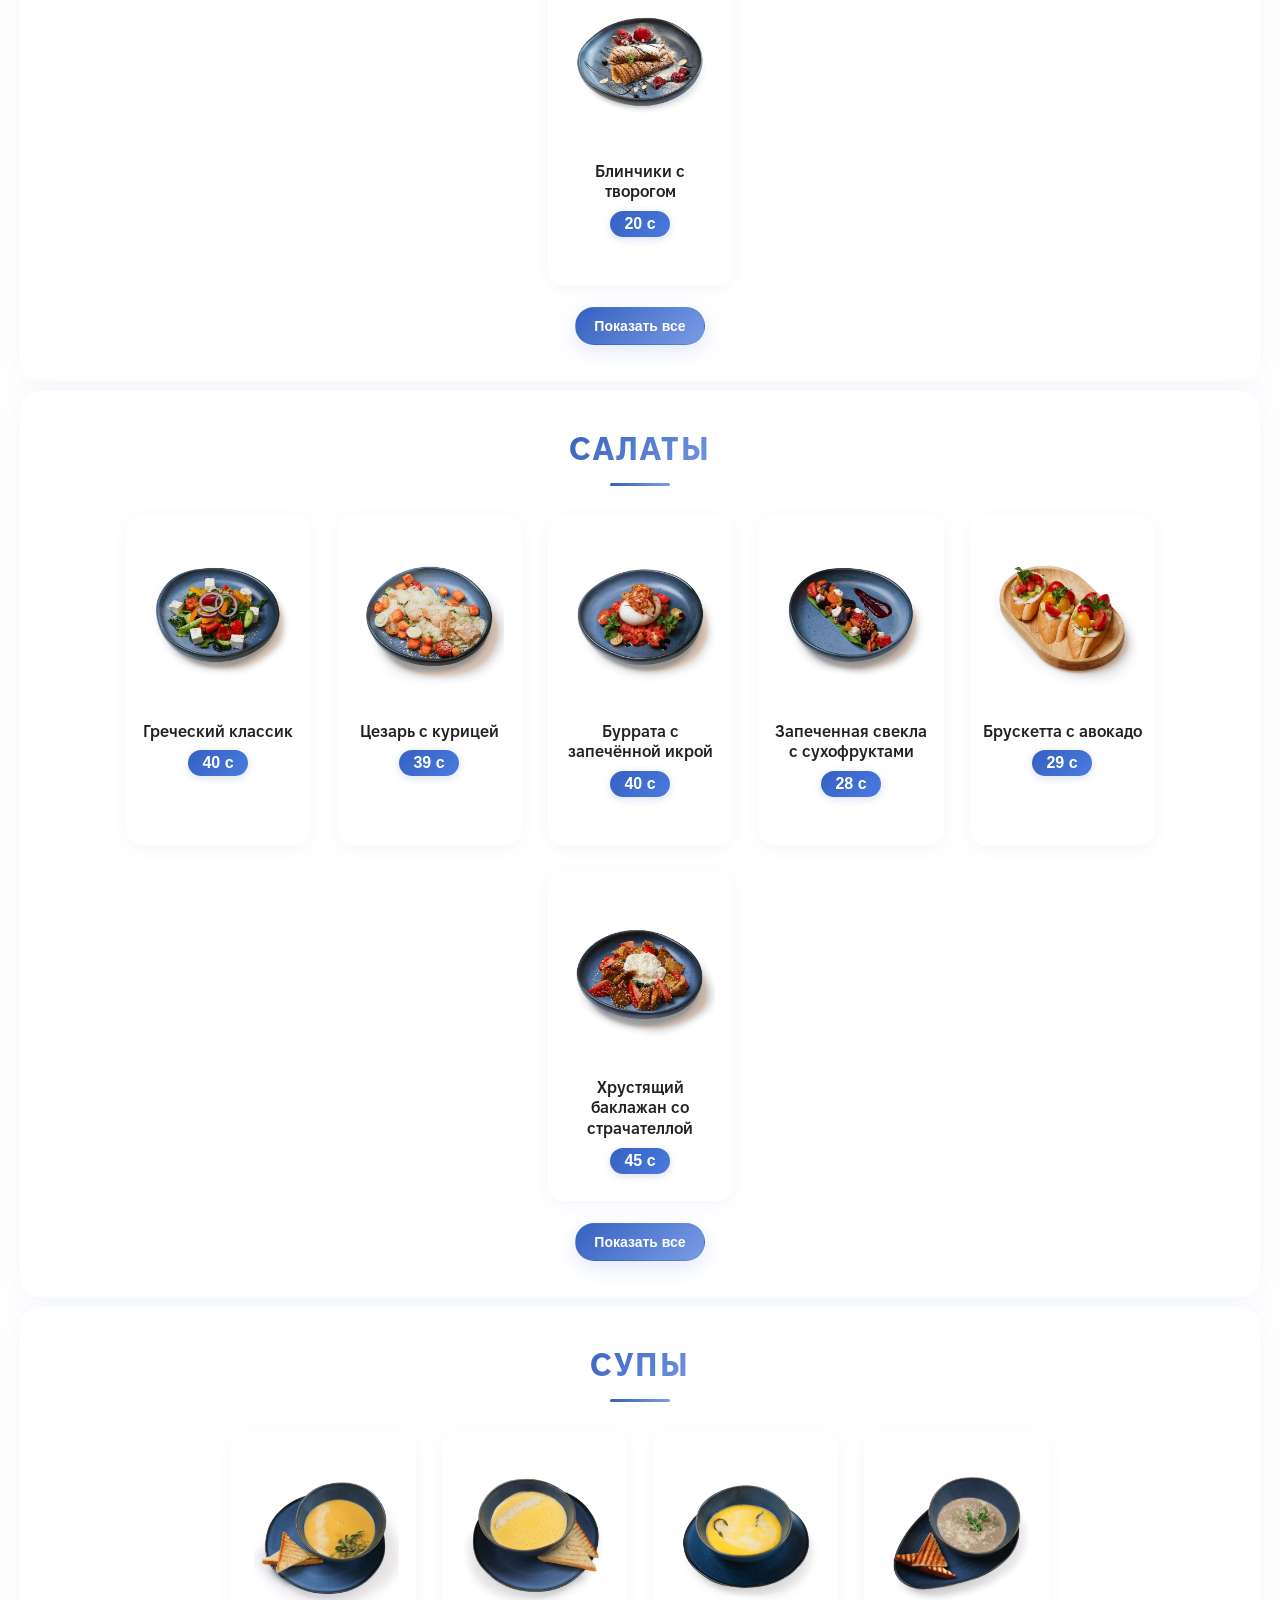
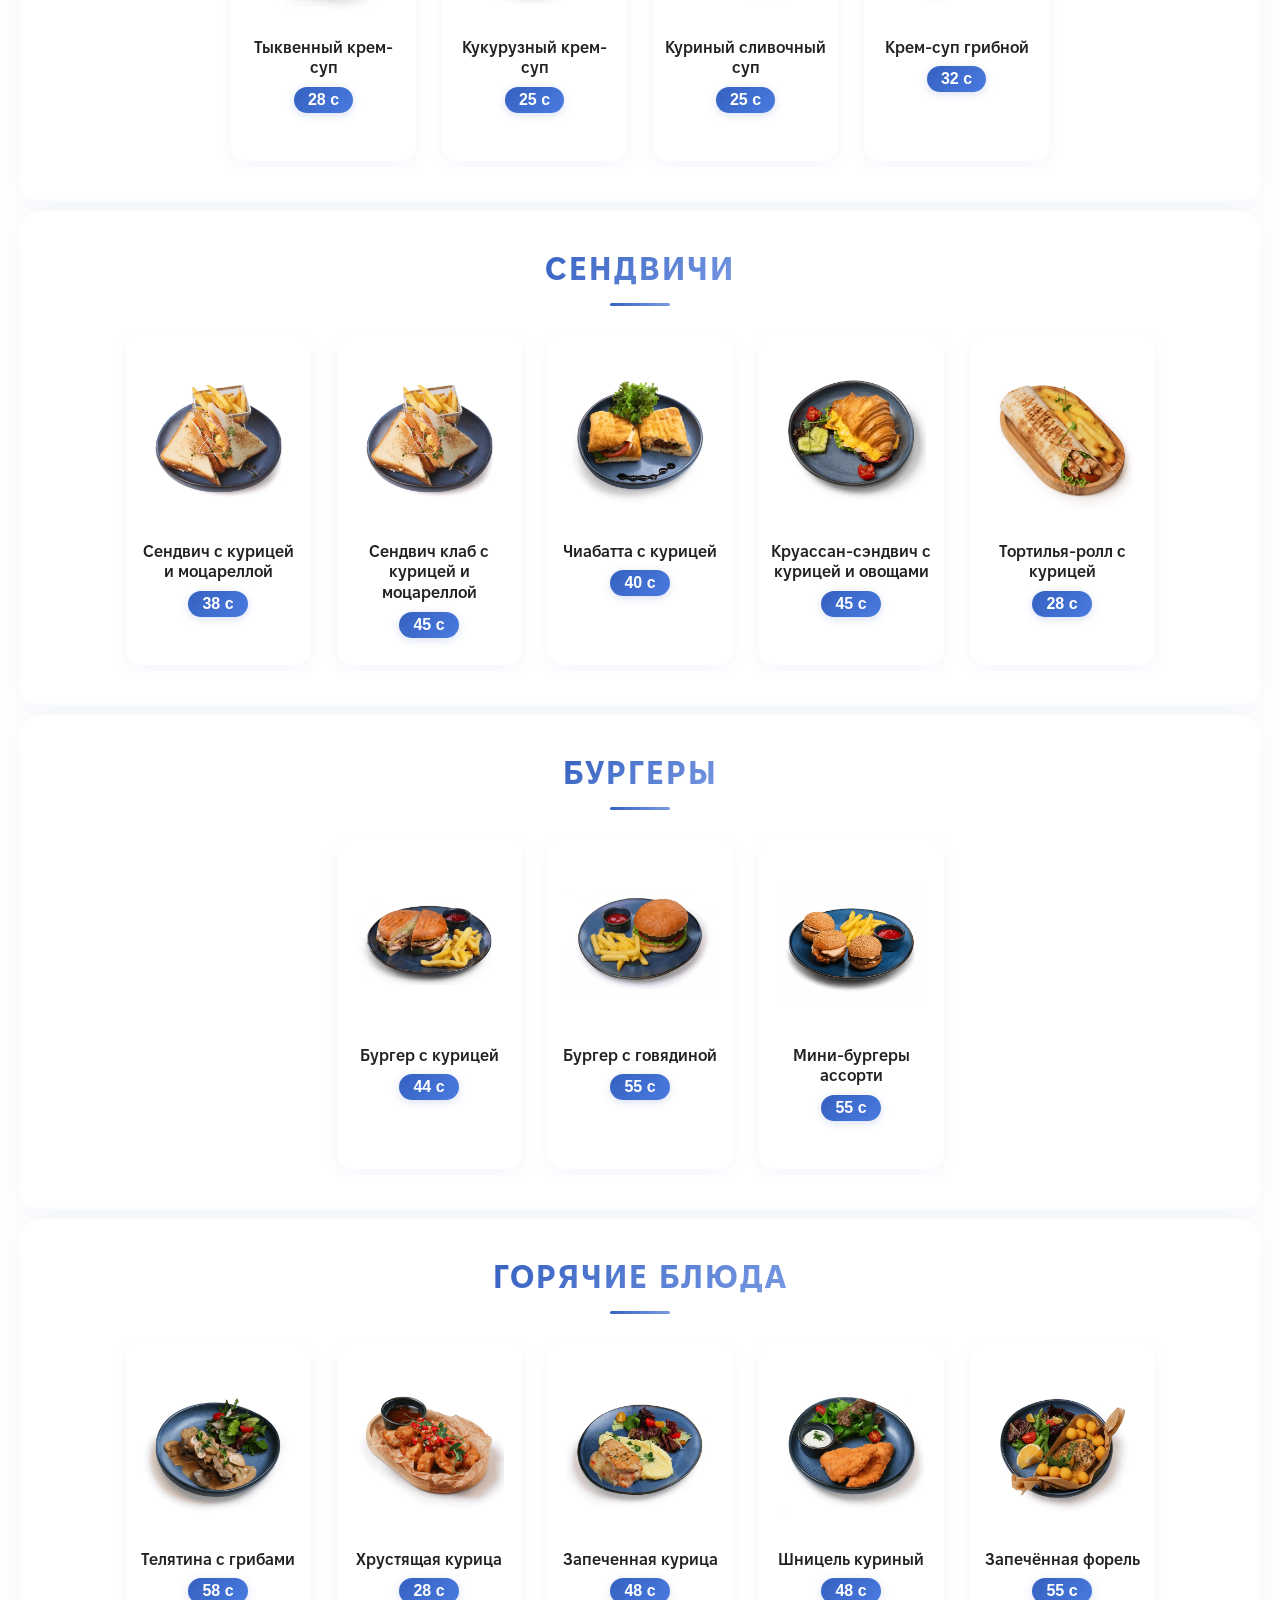
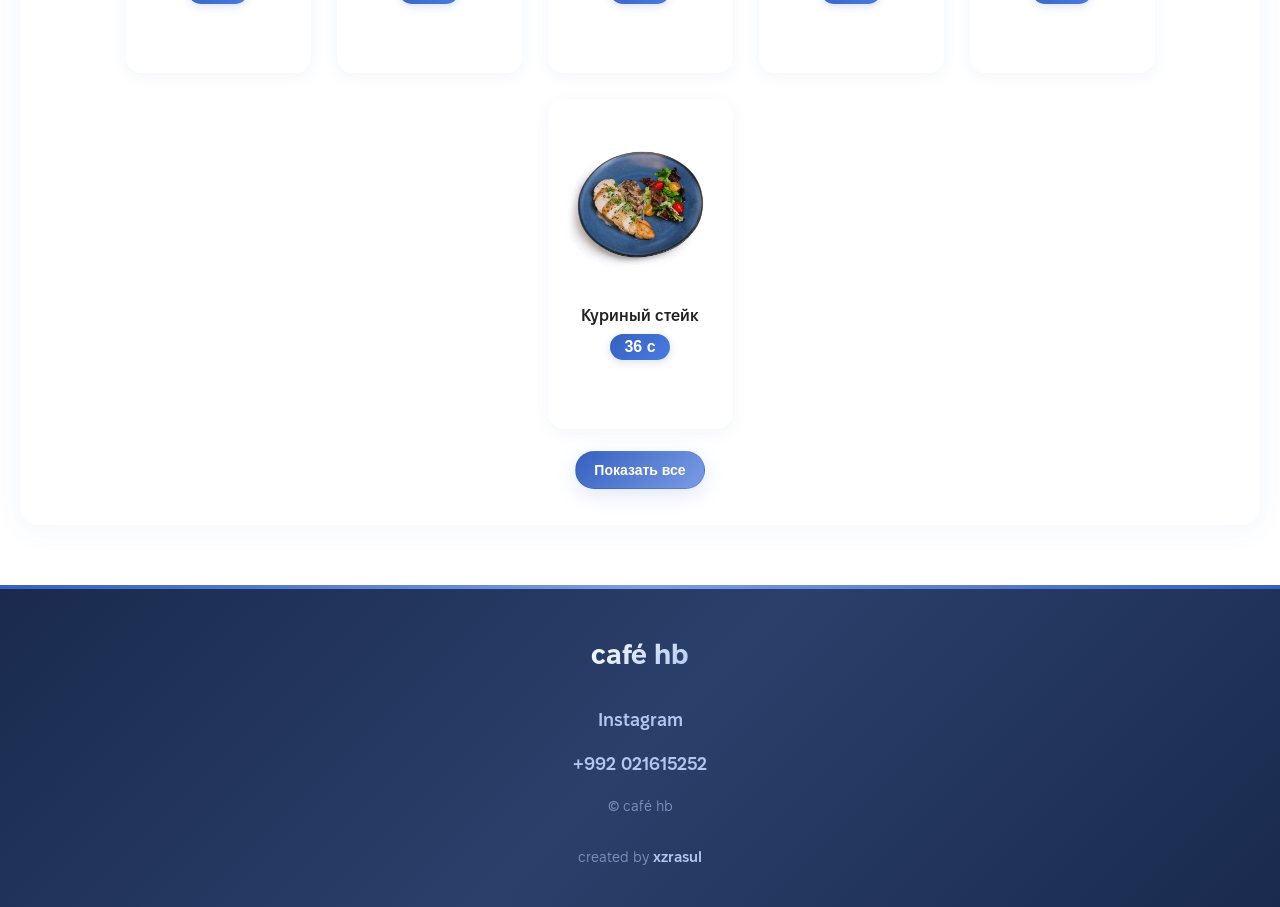
==== commit ad891146: "Merge branch 'main' of https://github.com/xzrasul13/cafehb" ====
--- a/index.html
+++ b/index.html
@@ -90,6 +90,10 @@
 
   <script src="products.js"></script>
   <script src="script.js"></script>
+  <script>
+    window.va = window.va || function () { (window.vaq = window.vaq || []).push(arguments); };
+  </script>
+  <script defer src="/_vercel/insights/script.js"></script>
 </body>
 
-</html>+</html>
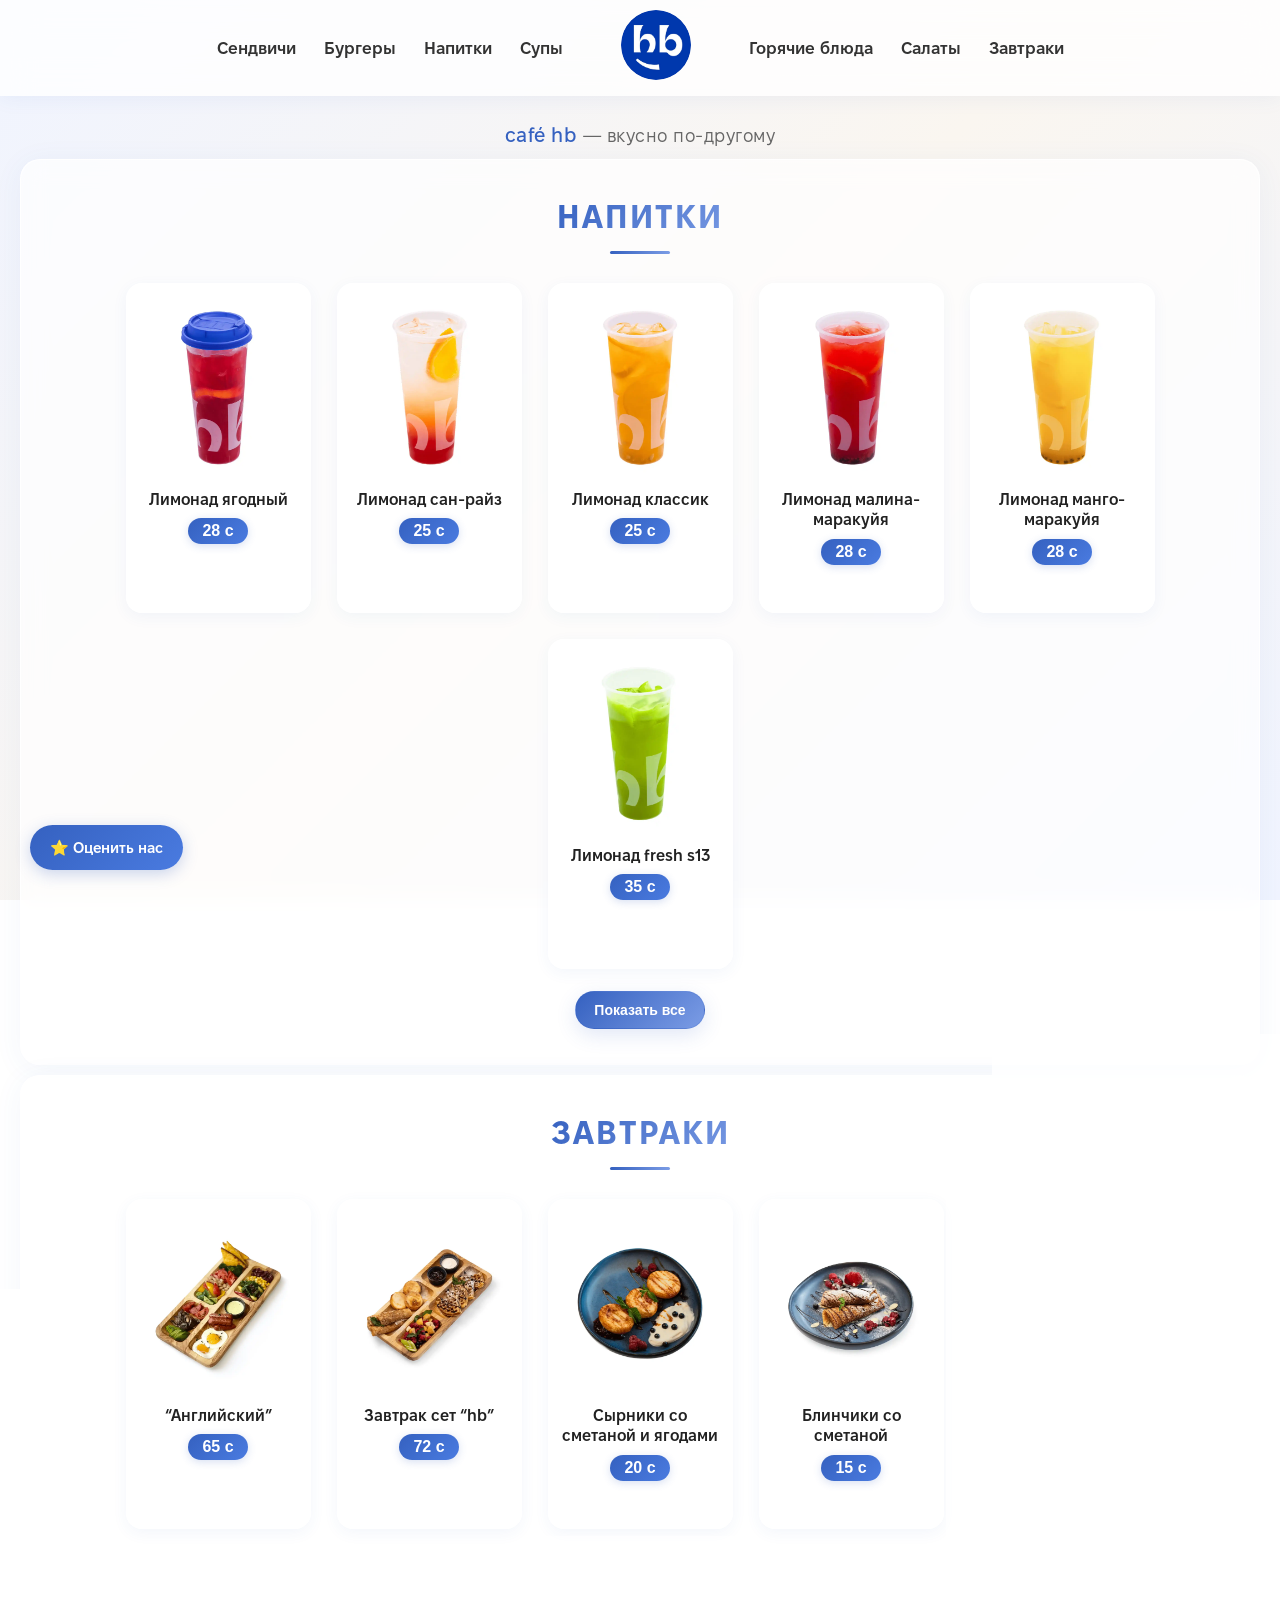
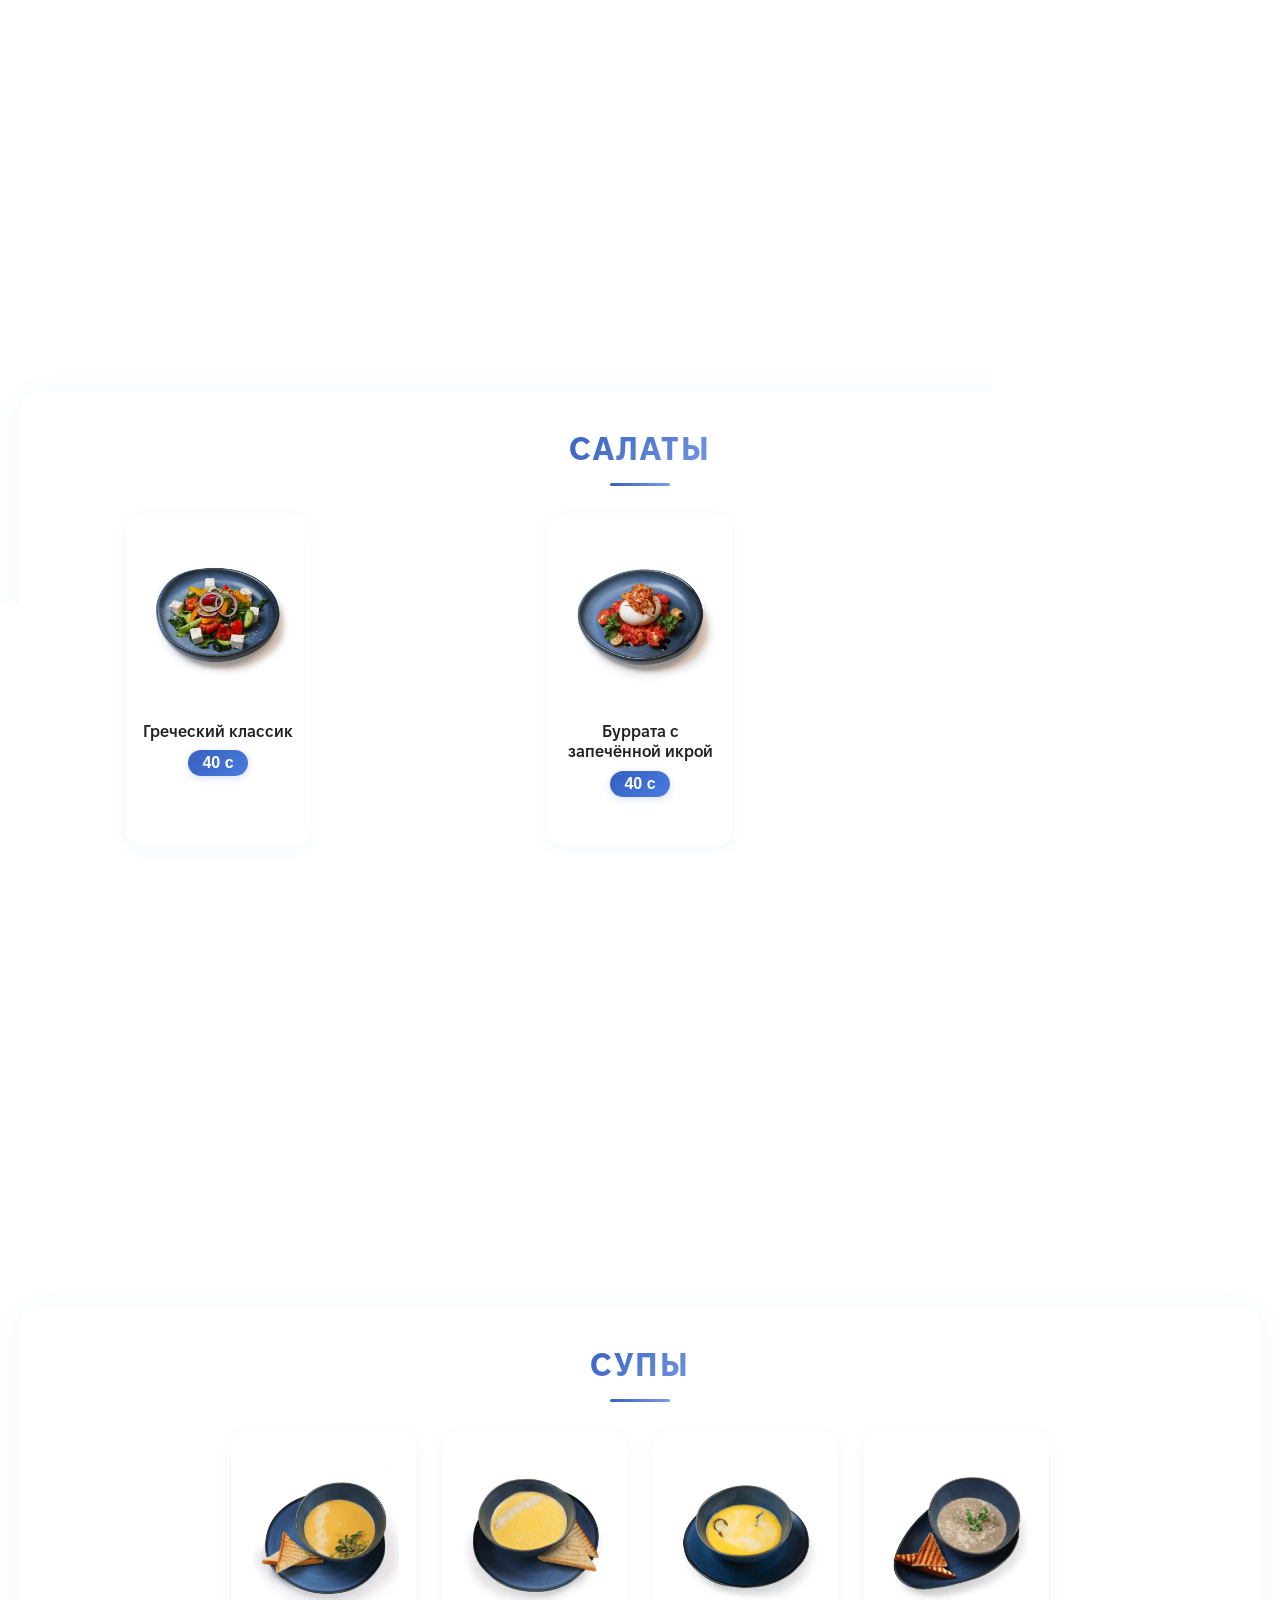
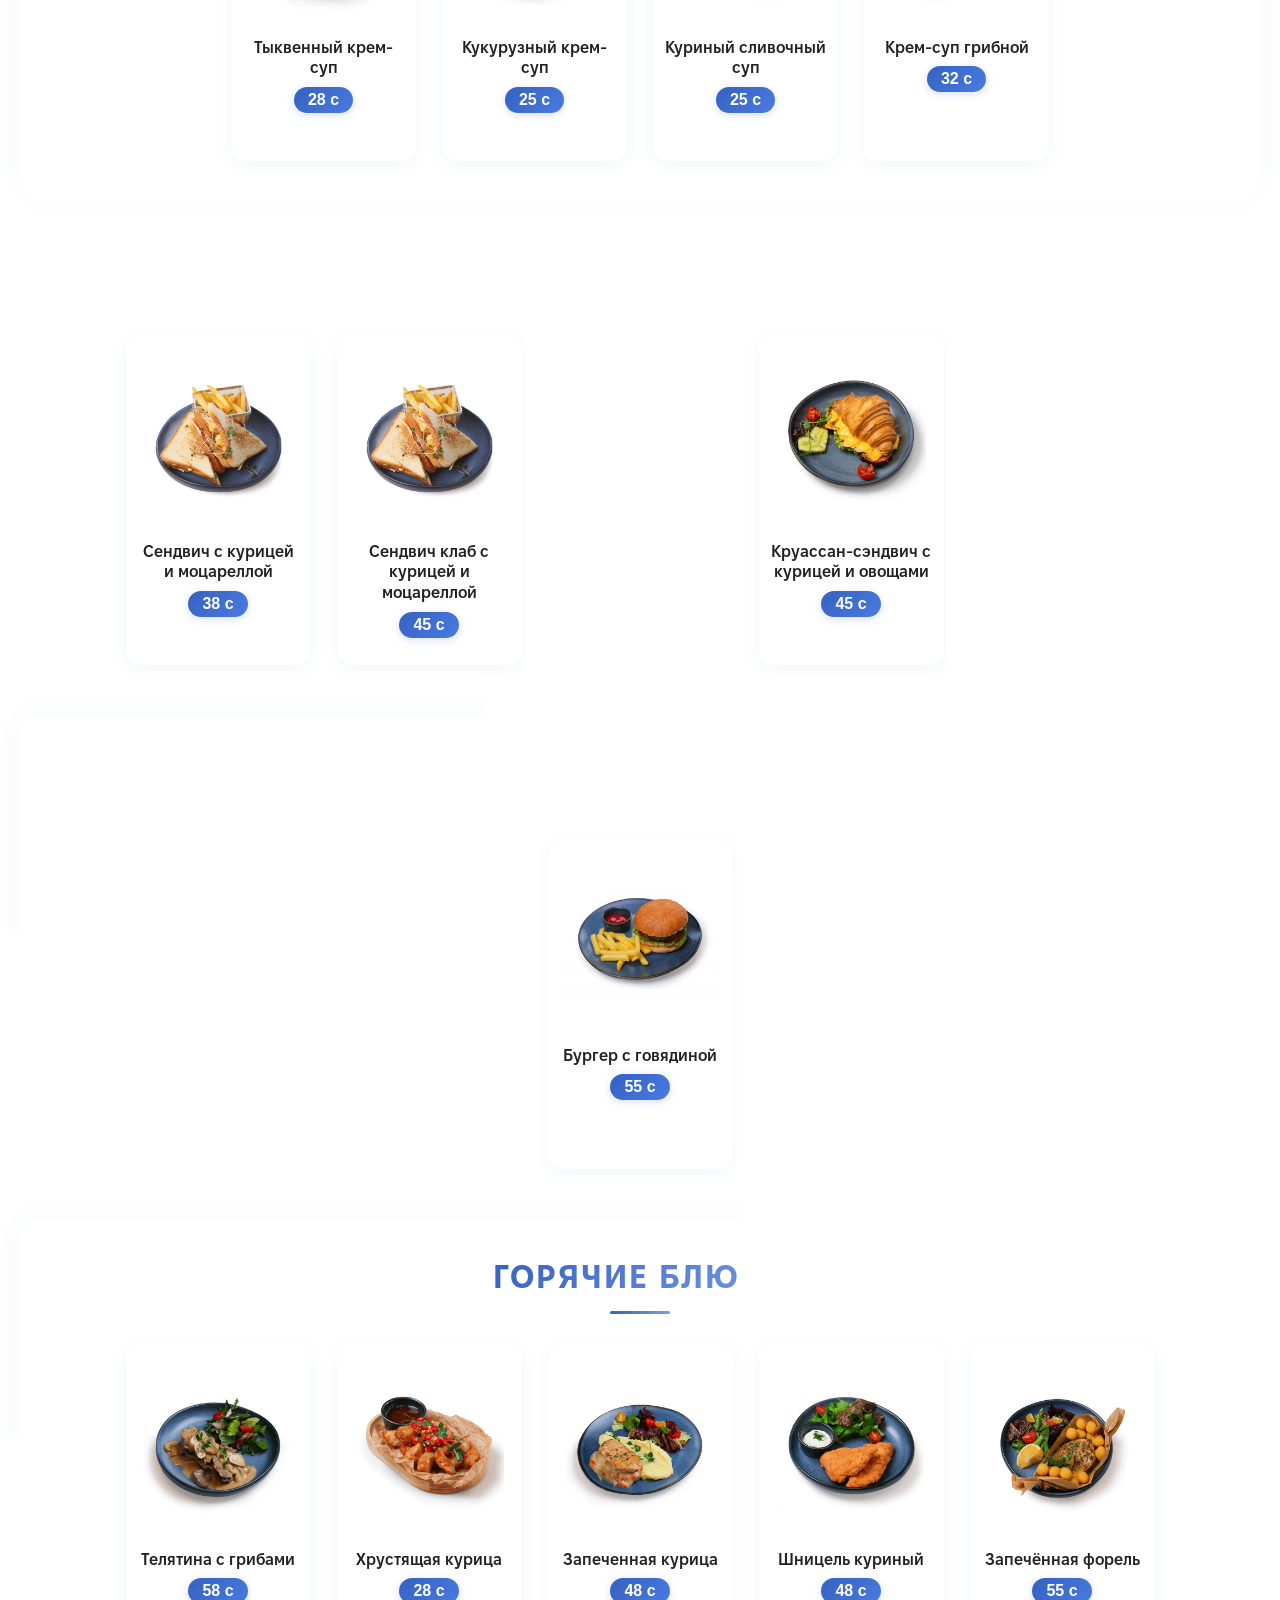
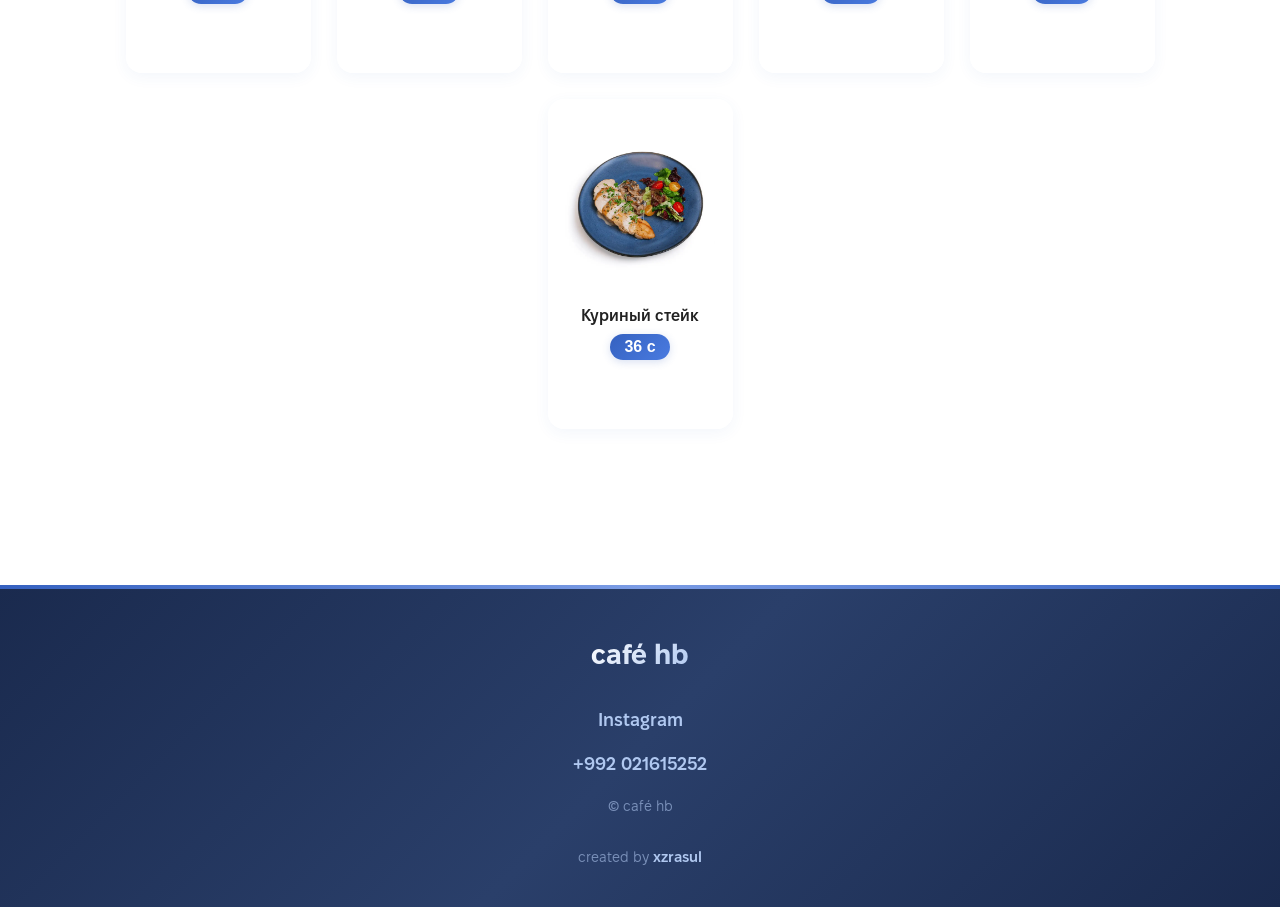
==== commit 12f213d4: "test pull" ====
--- a/index.html
+++ b/index.html
@@ -83,7 +83,7 @@
       </div>
 
       <button class="rating-submit-btn" id="submitRatingBtn">
-        Отправить оценку^
+        Отправить оценку
       </button>
     </div>
   </div>
@@ -96,4 +96,4 @@
   <script defer src="/_vercel/insights/script.js"></script>
 </body>
 
-</html>
+</html>
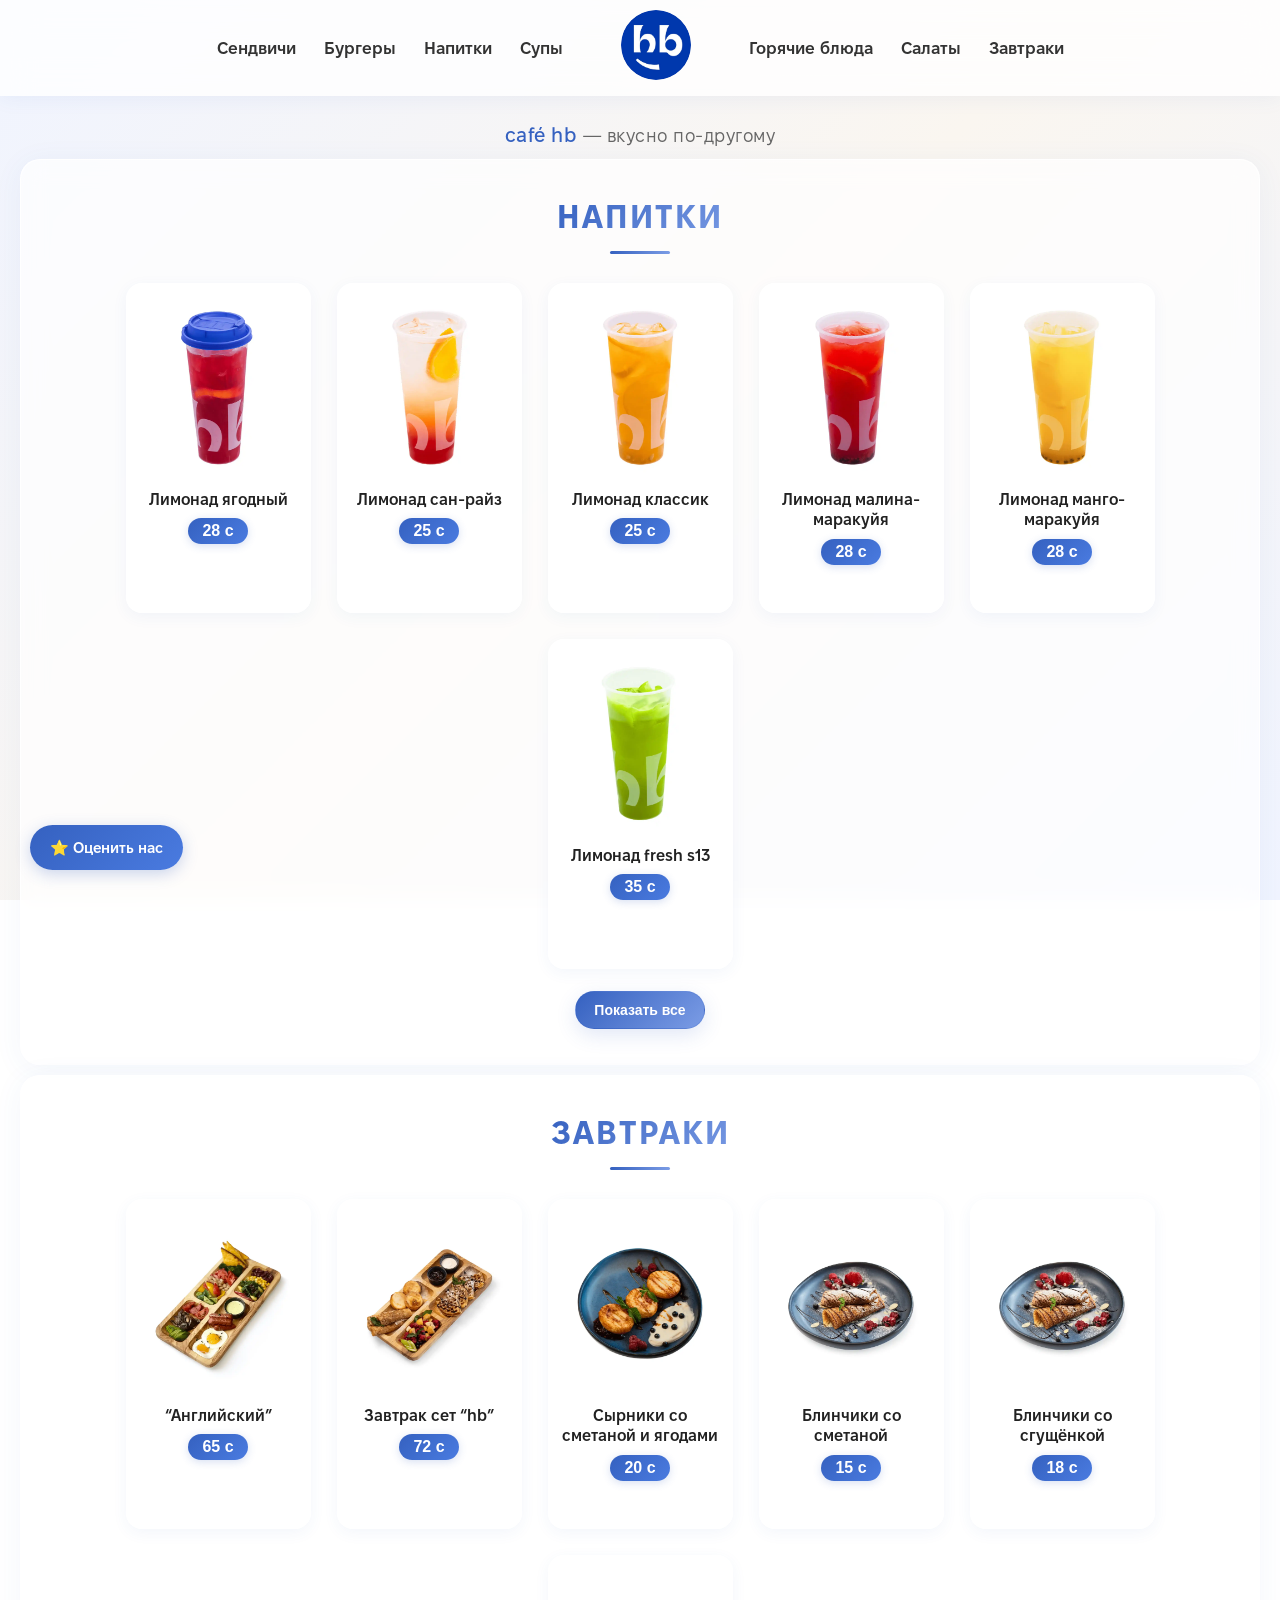
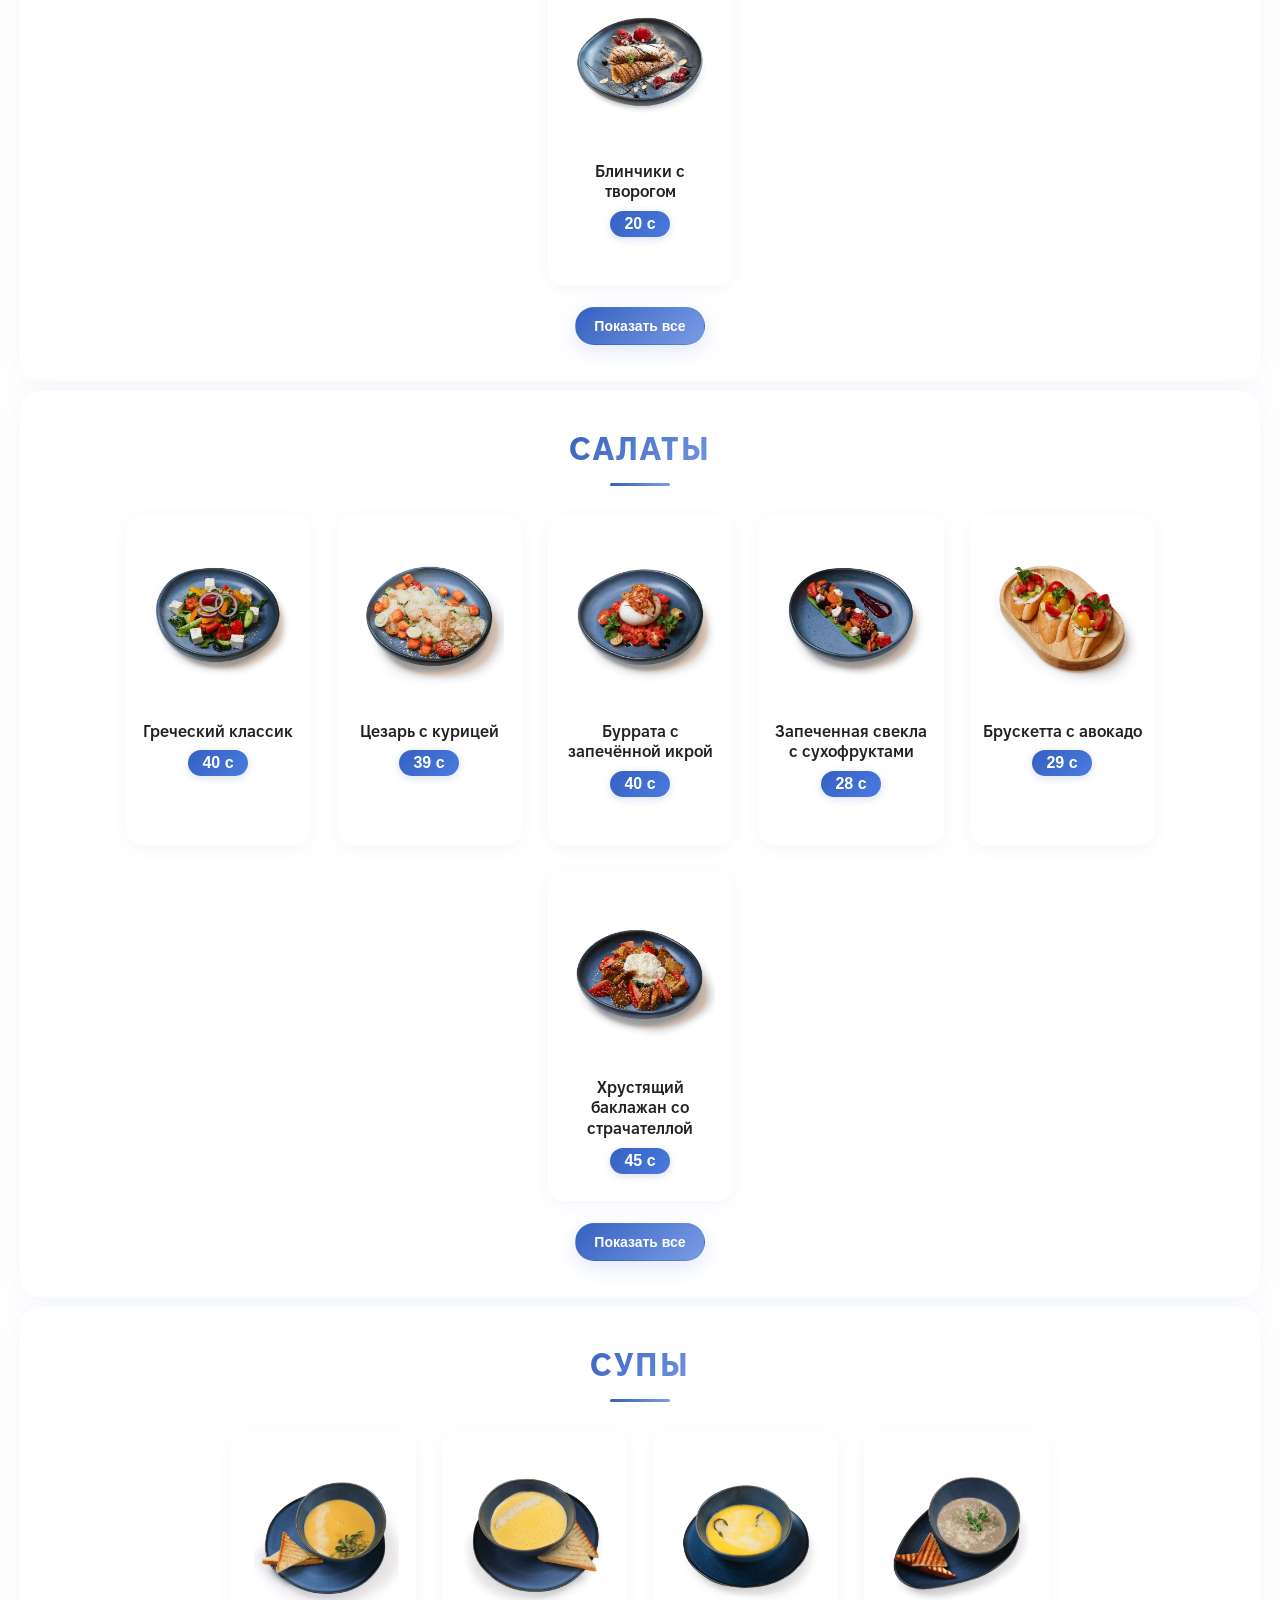
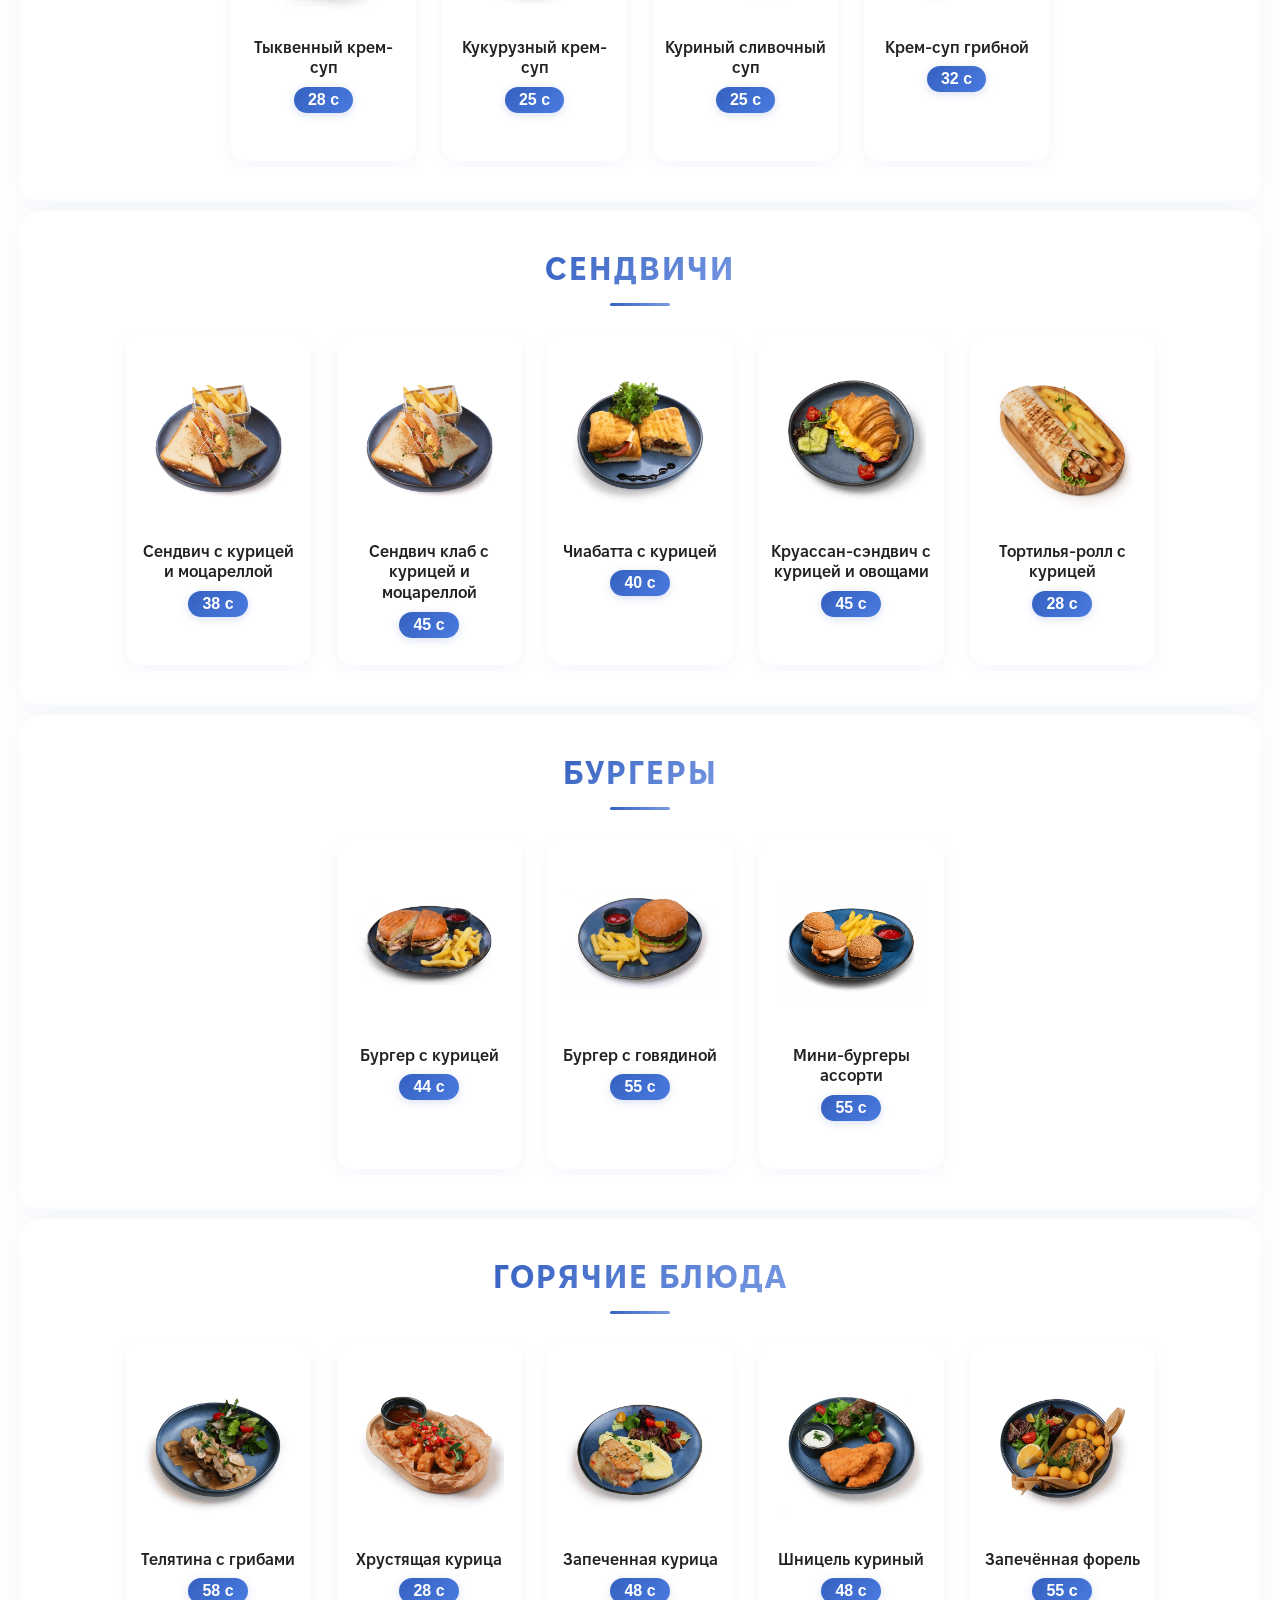
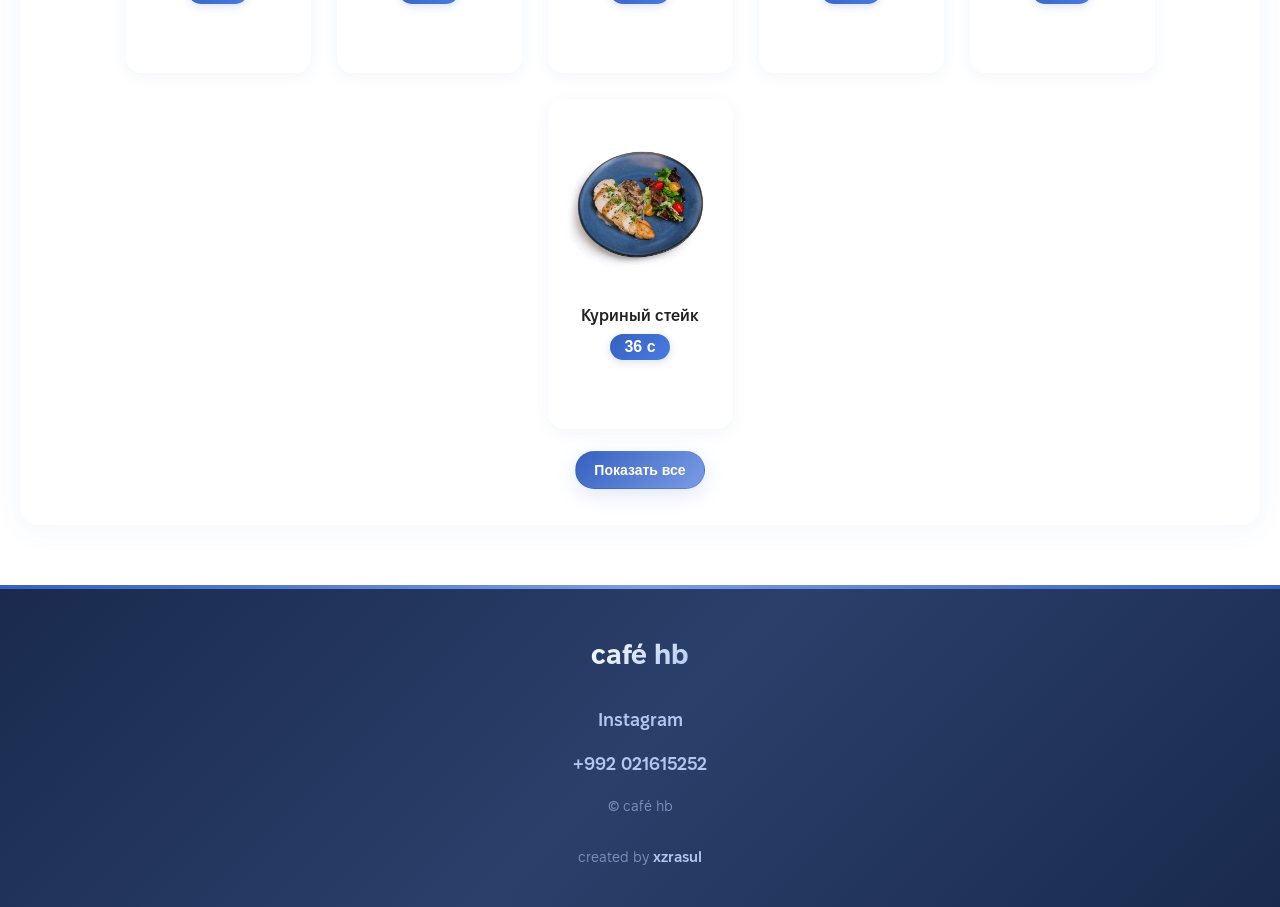
==== commit 7cb18811: "Add input for feedbacks" ====
--- a/index.html
+++ b/index.html
@@ -82,6 +82,9 @@
         <span class="rating-star" data-rating="5">⭐</span>
       </div>
 
+      <textarea class="rating-comment" id="ratingComment" rows="4"
+        placeholder="Напишите ваш отзыв (необязательно)"></textarea>
+
       <button class="rating-submit-btn" id="submitRatingBtn">
         Отправить оценку
       </button>
--- a/style.css
+++ b/style.css
@@ -1316,7 +1316,27 @@
     display: flex;
     justify-content: center;
     gap: 16px;
-    margin: 28px 0 32px;
+    margin: 28px 0 20px;
+}
+
+.rating-comment {
+    width: 100%;
+    min-height: 90px;
+    margin: 0 0 20px;
+    padding: 12px 14px;
+    border: 1px solid #d8e2f5;
+    border-radius: 14px;
+    resize: vertical;
+    font-size: 14px;
+    font-family: 'FixelText', sans-serif;
+    color: #1a1a2e;
+    box-sizing: border-box;
+}
+
+.rating-comment:focus {
+    outline: none;
+    border-color: #4A7BE0;
+    box-shadow: 0 0 0 3px rgba(74, 123, 224, 0.15);
 }
 
 .rating-star {
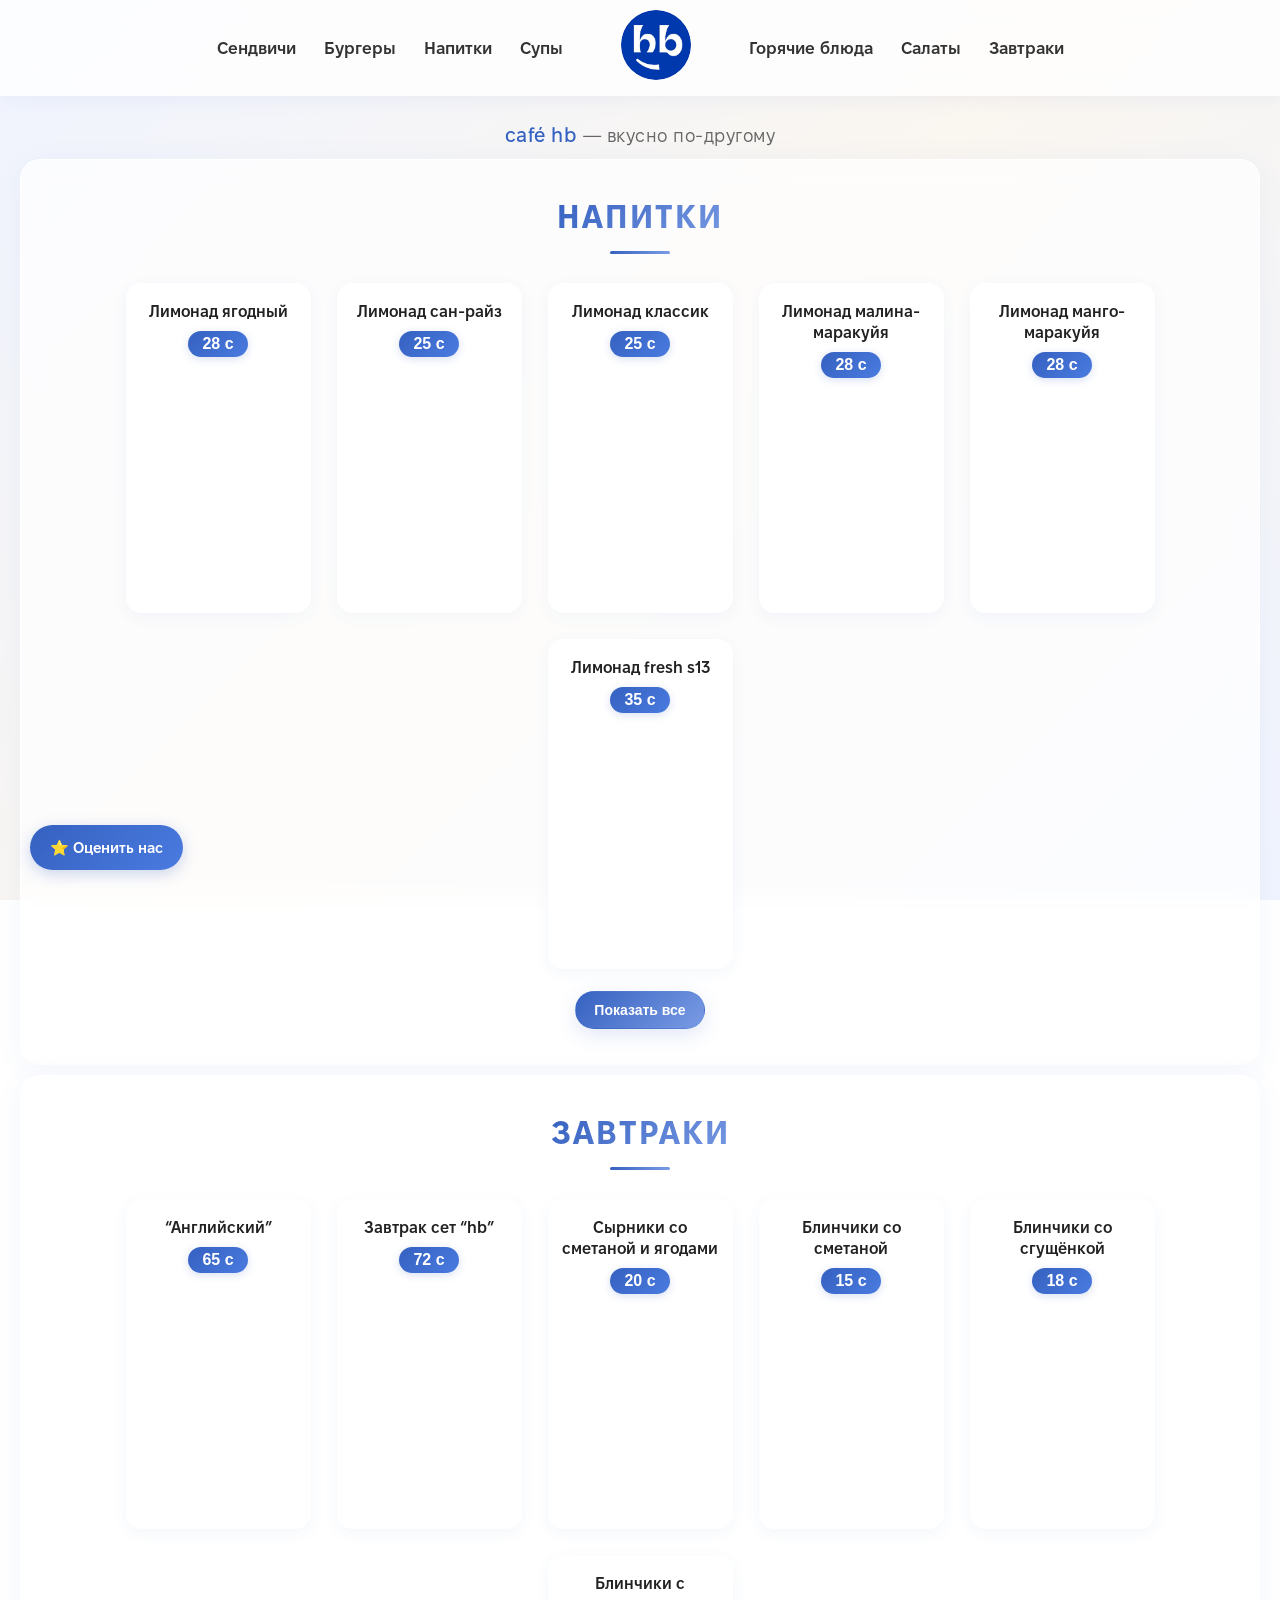
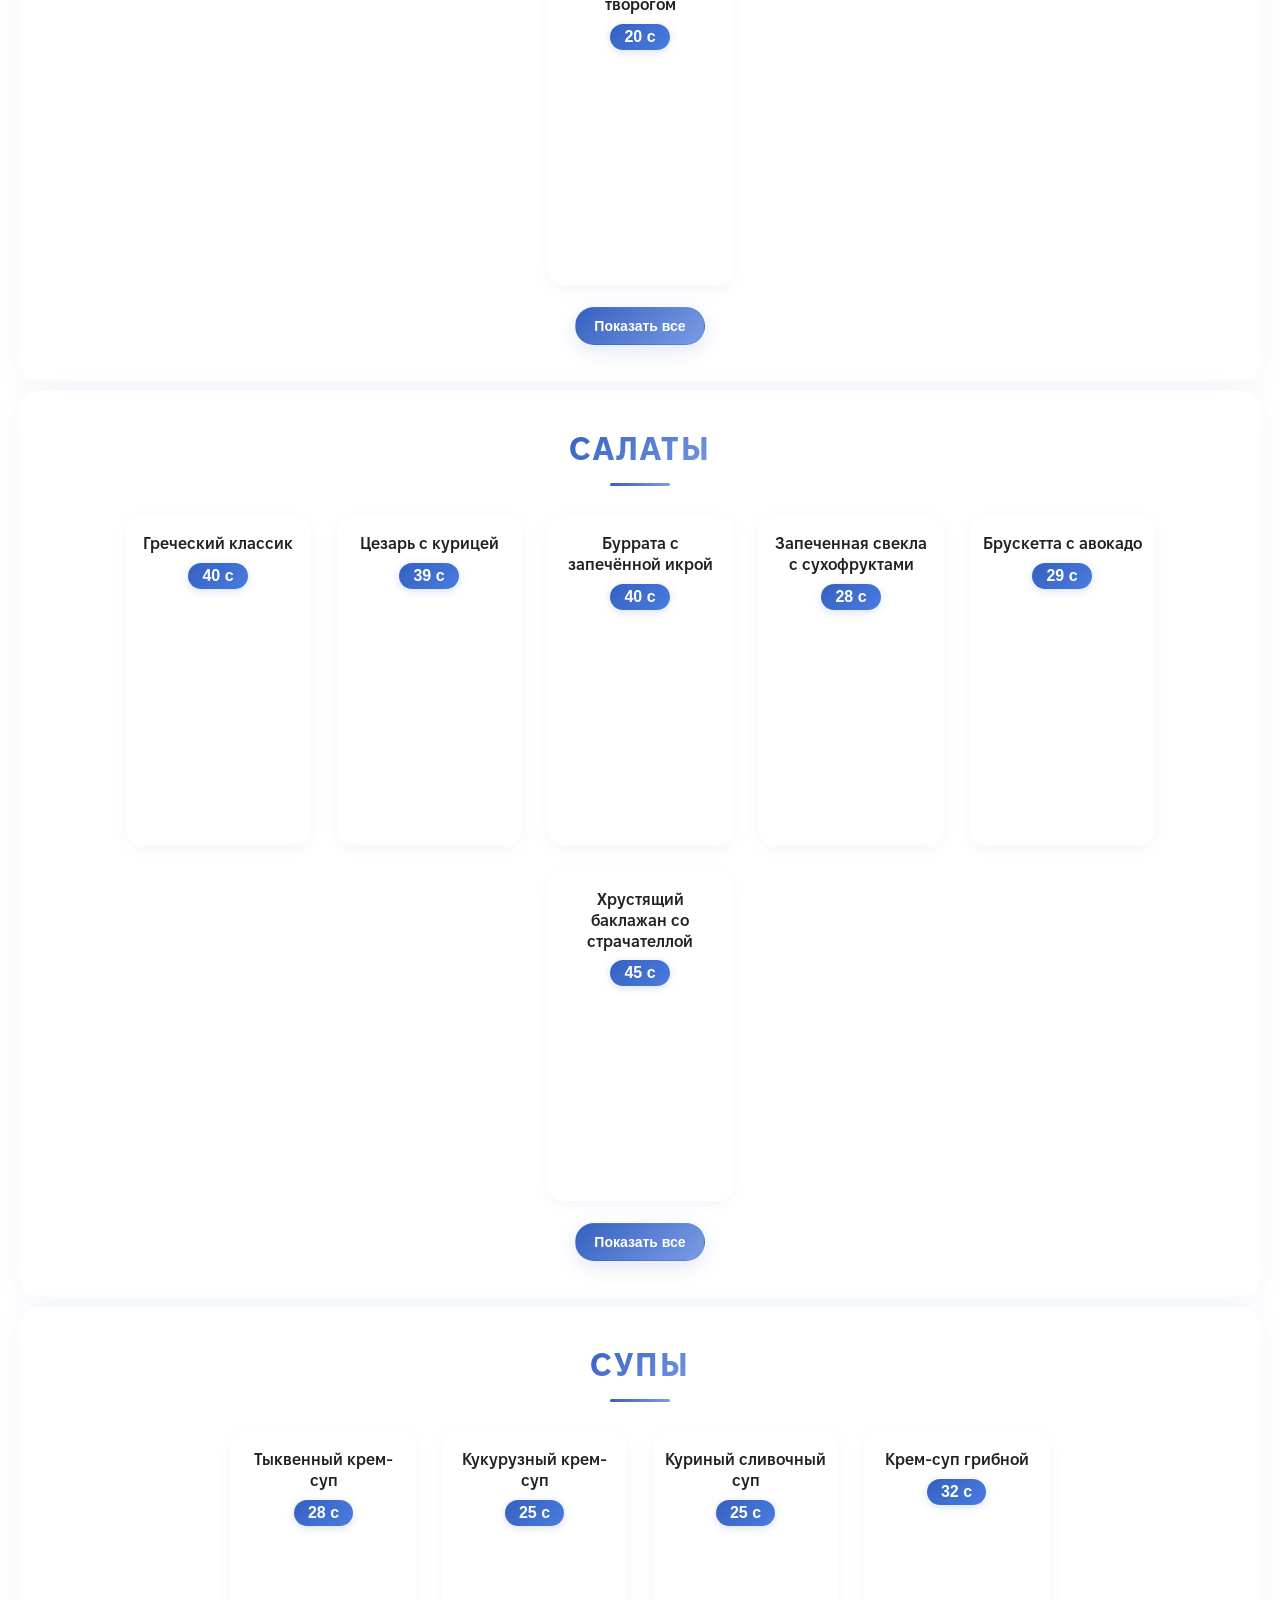
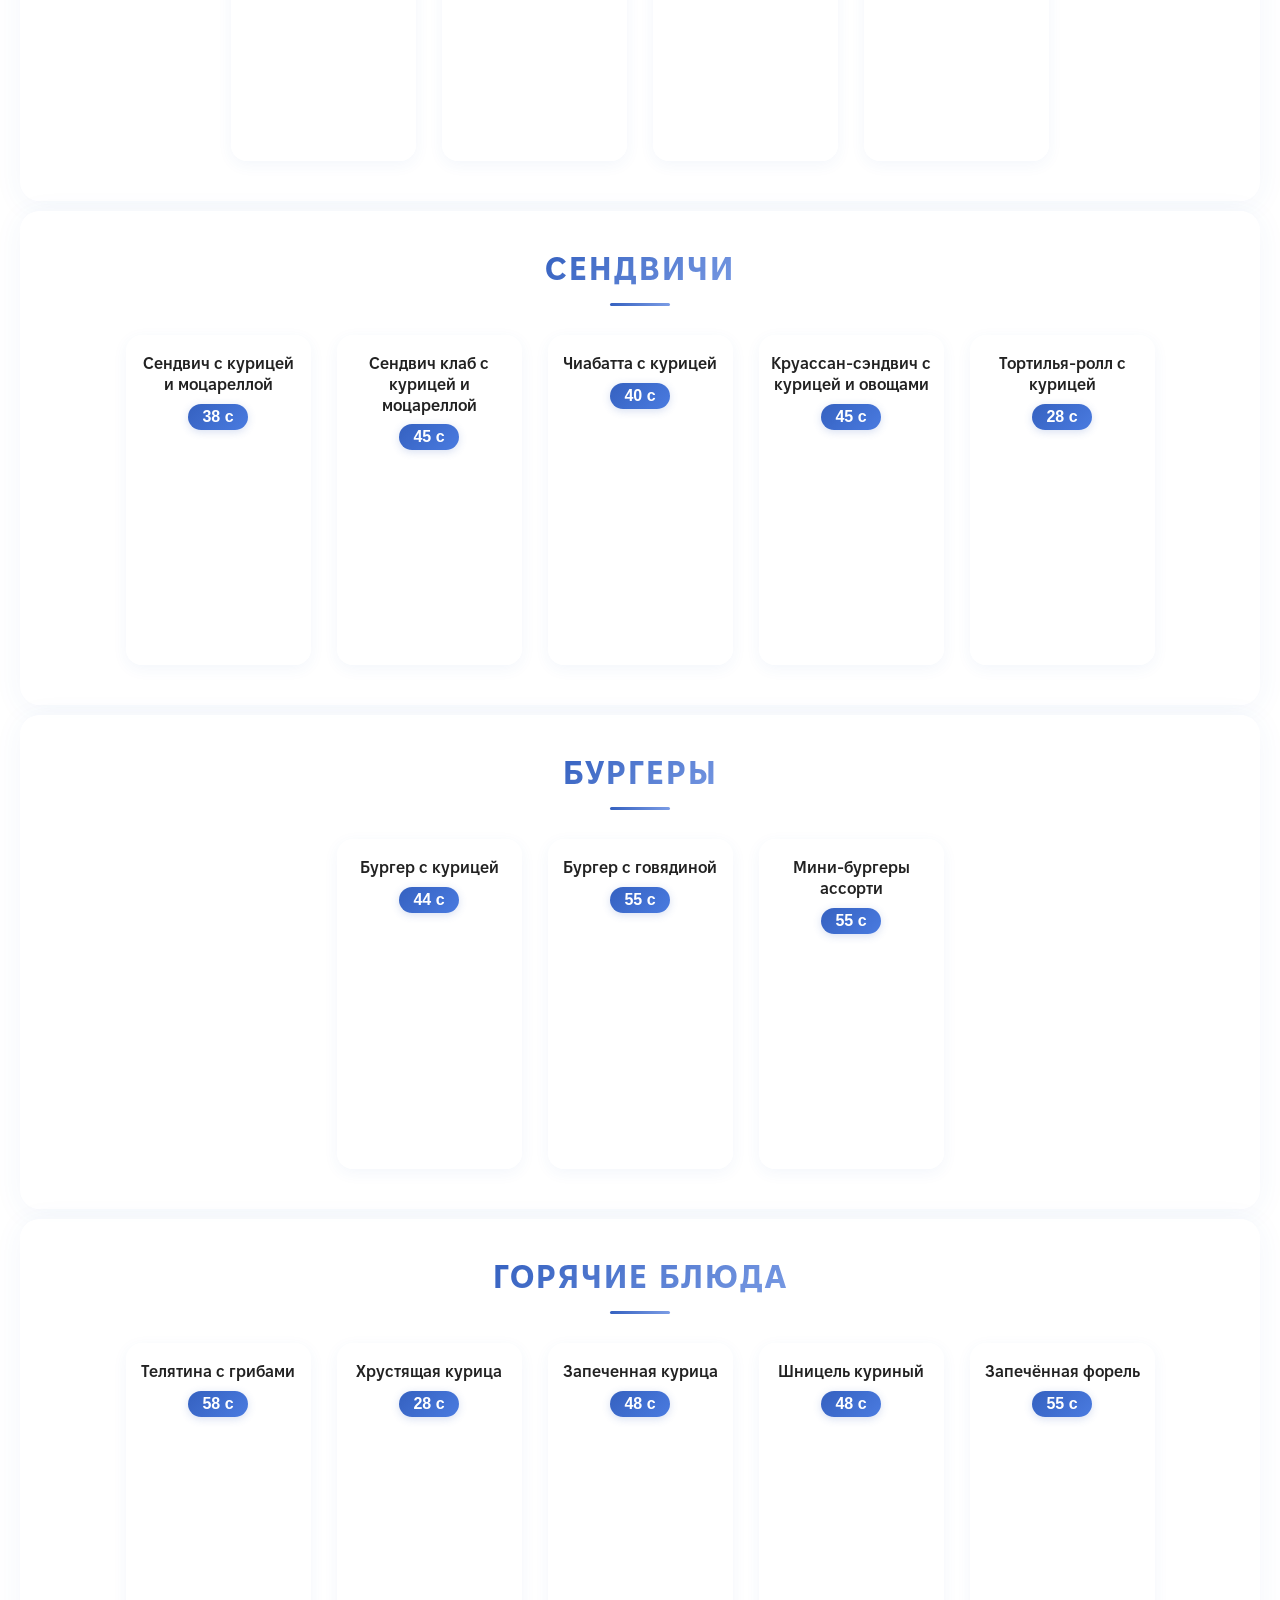
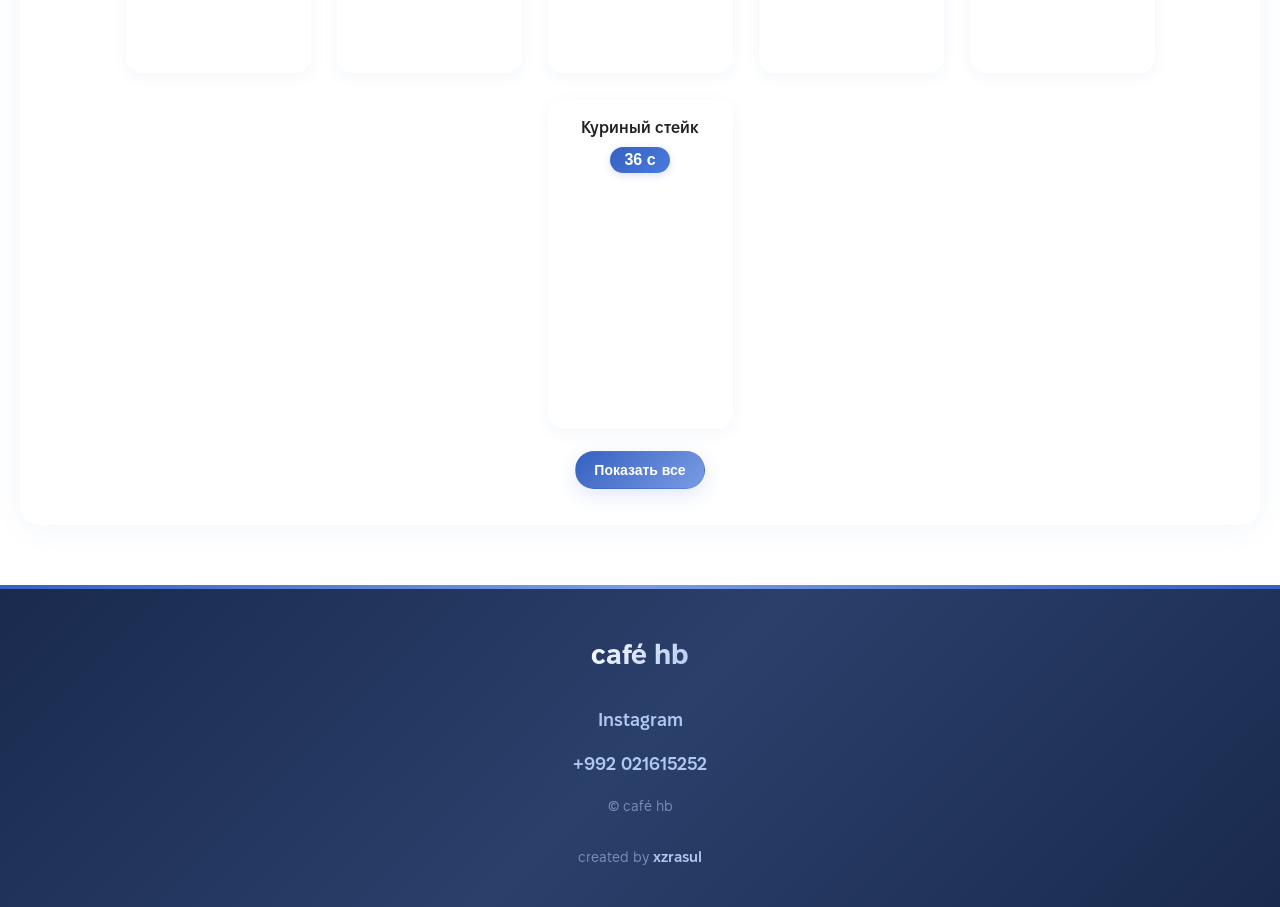
==== commit 59fca025: "Fix input feedback" ====
--- a/index.html
+++ b/index.html
@@ -82,8 +82,7 @@
         <span class="rating-star" data-rating="5">⭐</span>
       </div>
 
-      <textarea class="rating-comment" id="ratingComment" rows="4"
-        placeholder="Напишите ваш отзыв (необязательно)"></textarea>
+      <textarea class="rating-comment" id="ratingComment" rows="4" placeholder="Напишите ваш отзыв"></textarea>
 
       <button class="rating-submit-btn" id="submitRatingBtn">
         Отправить оценку
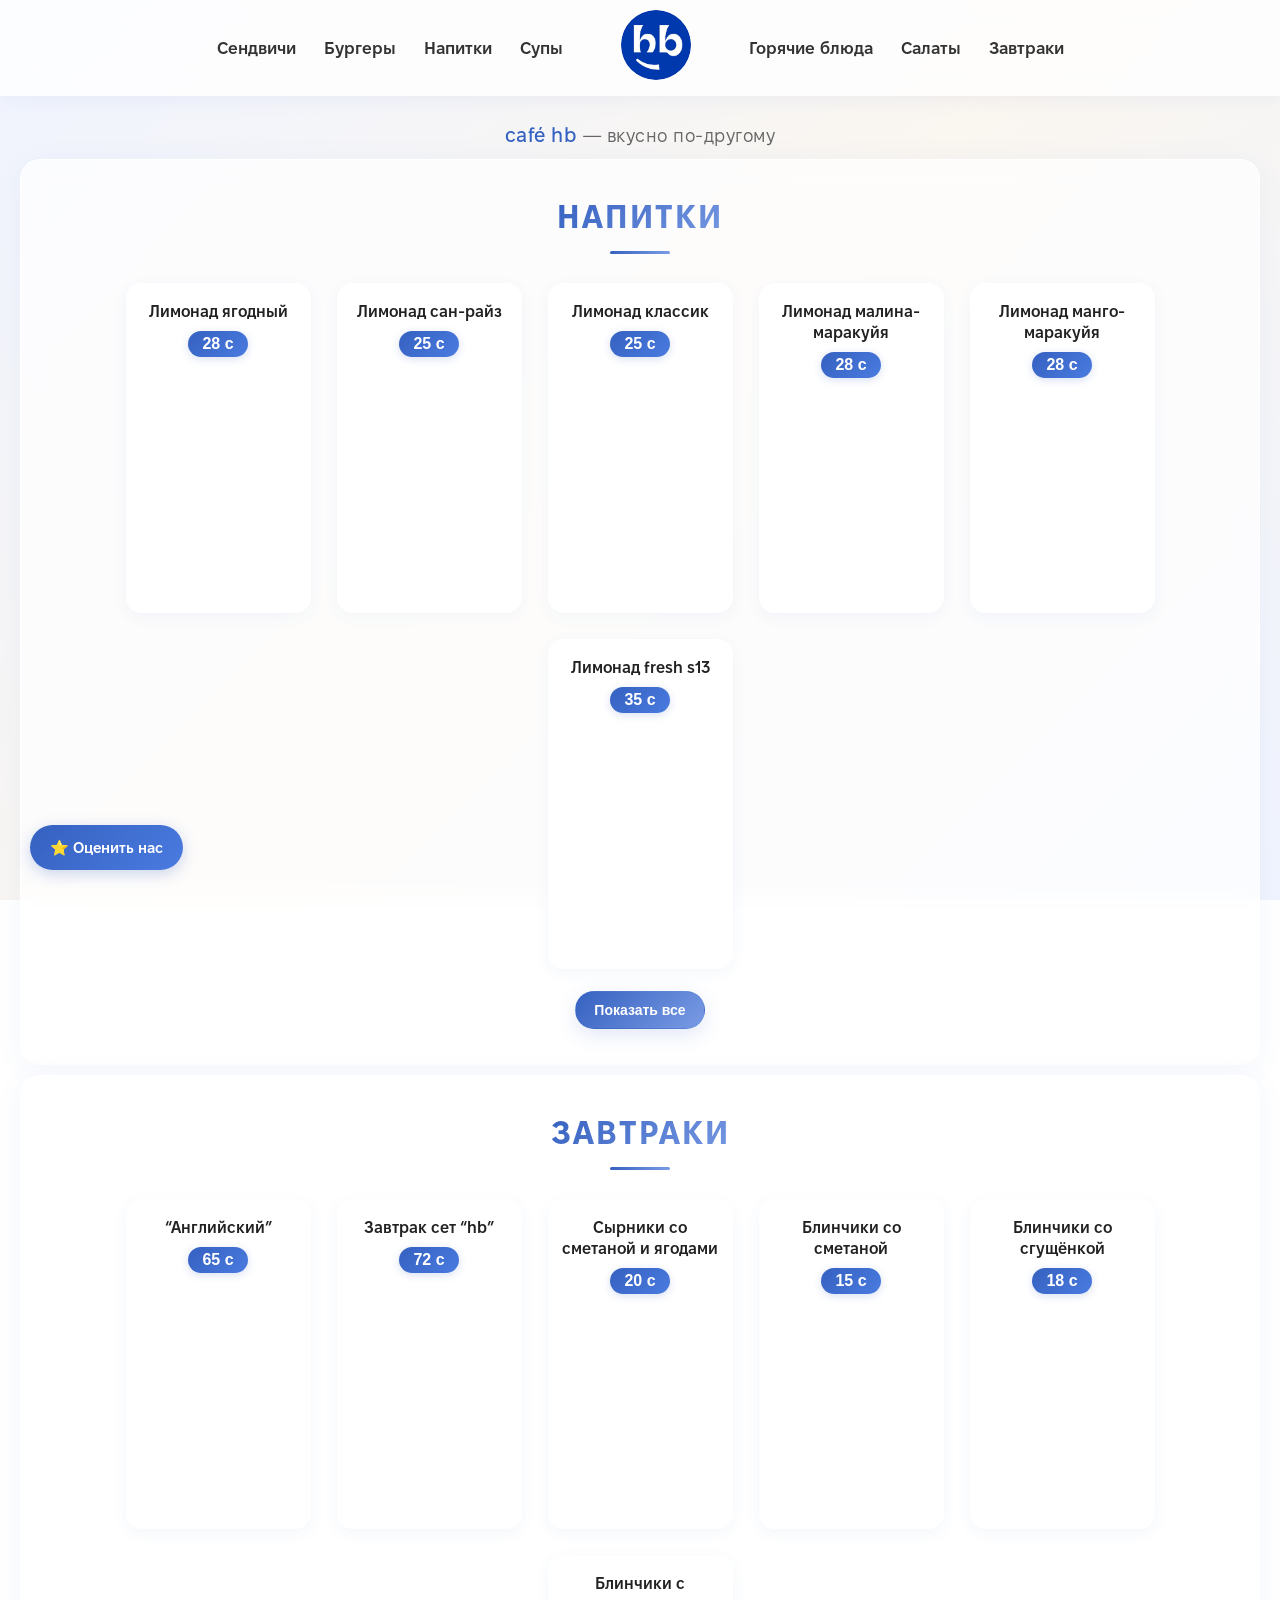
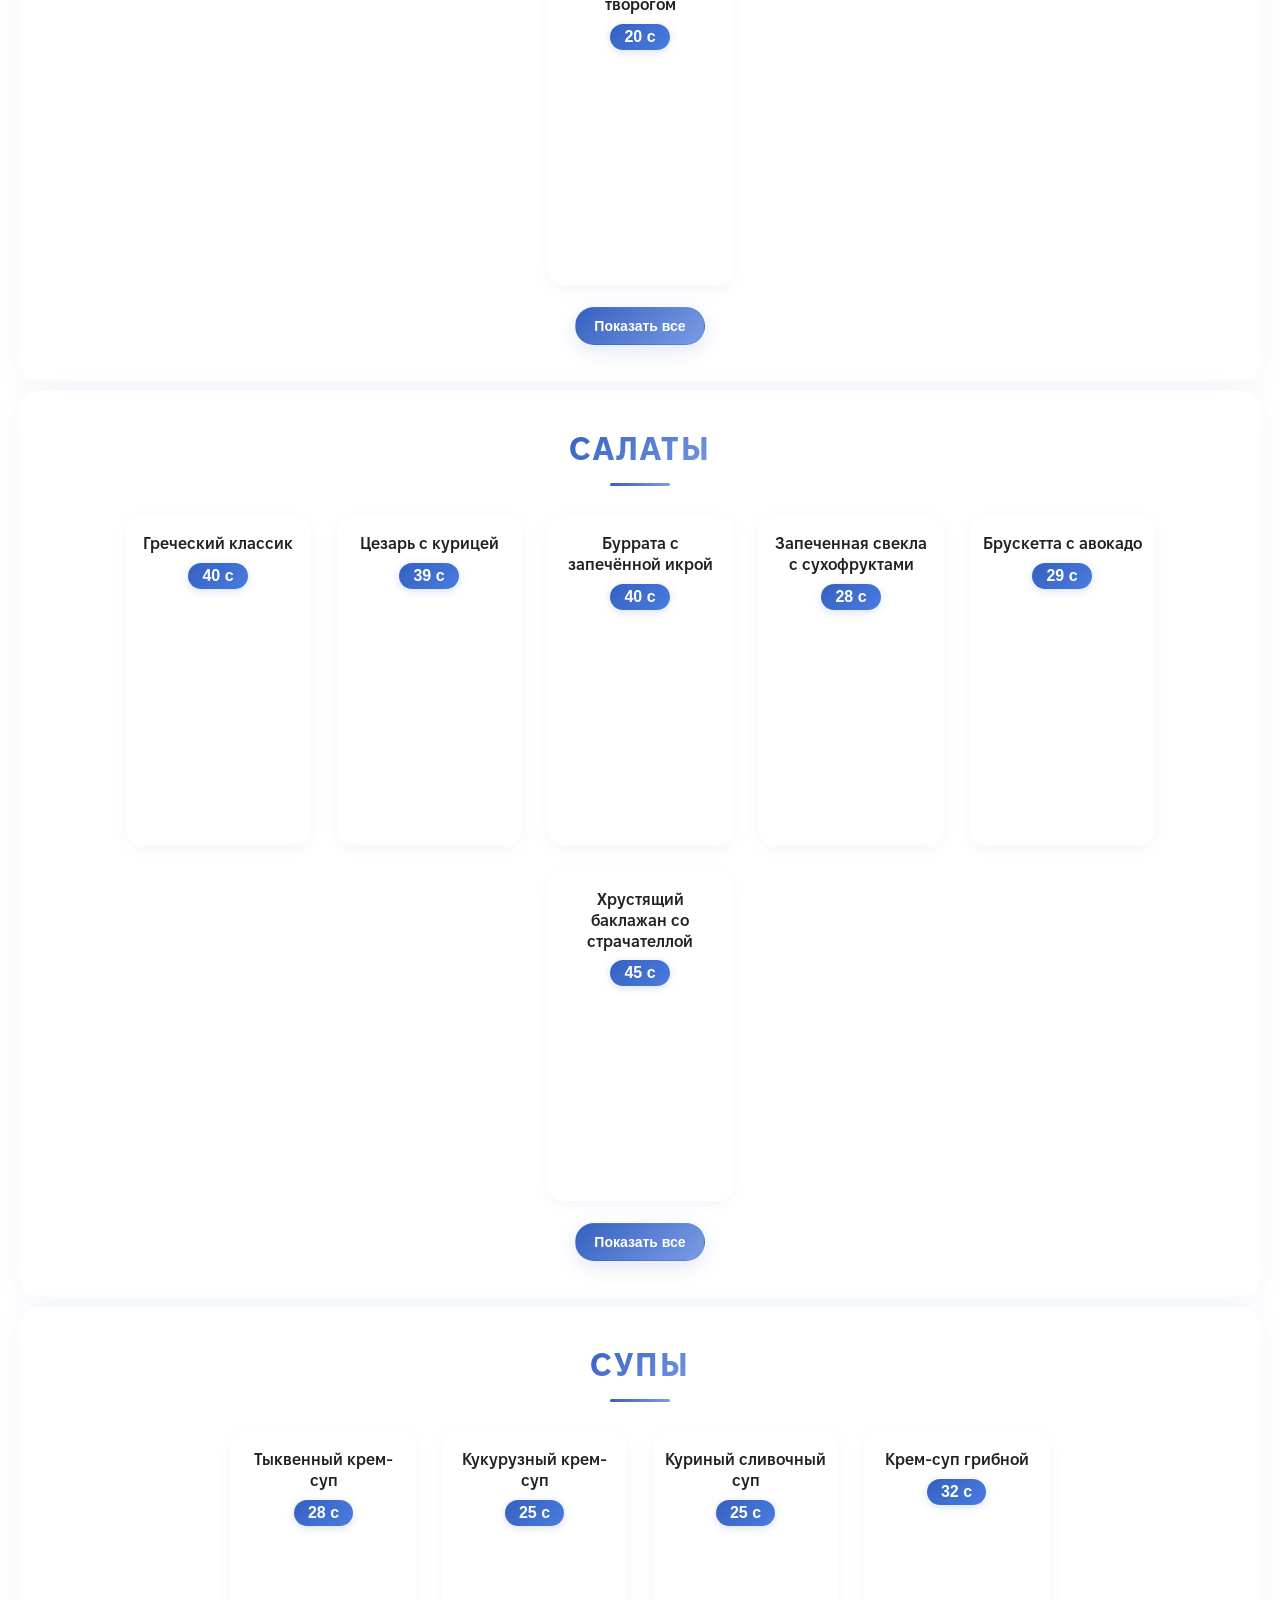
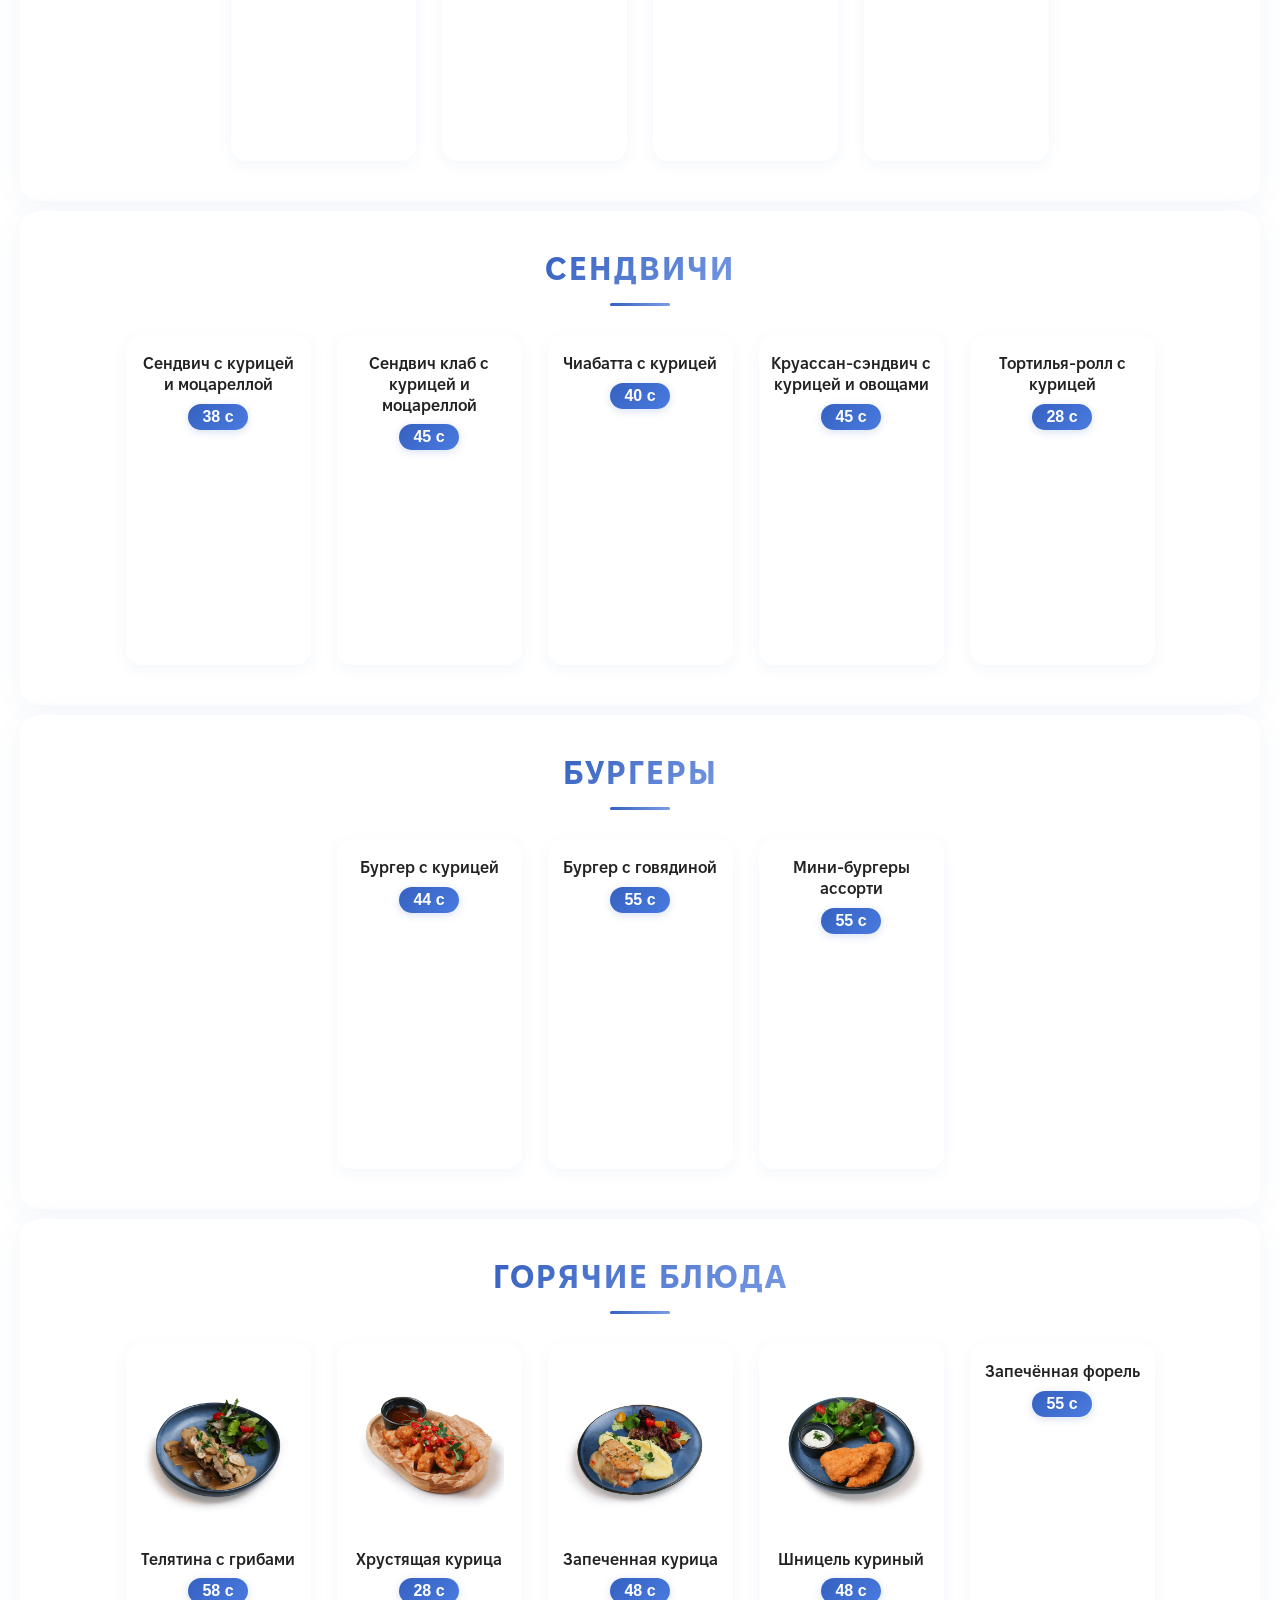
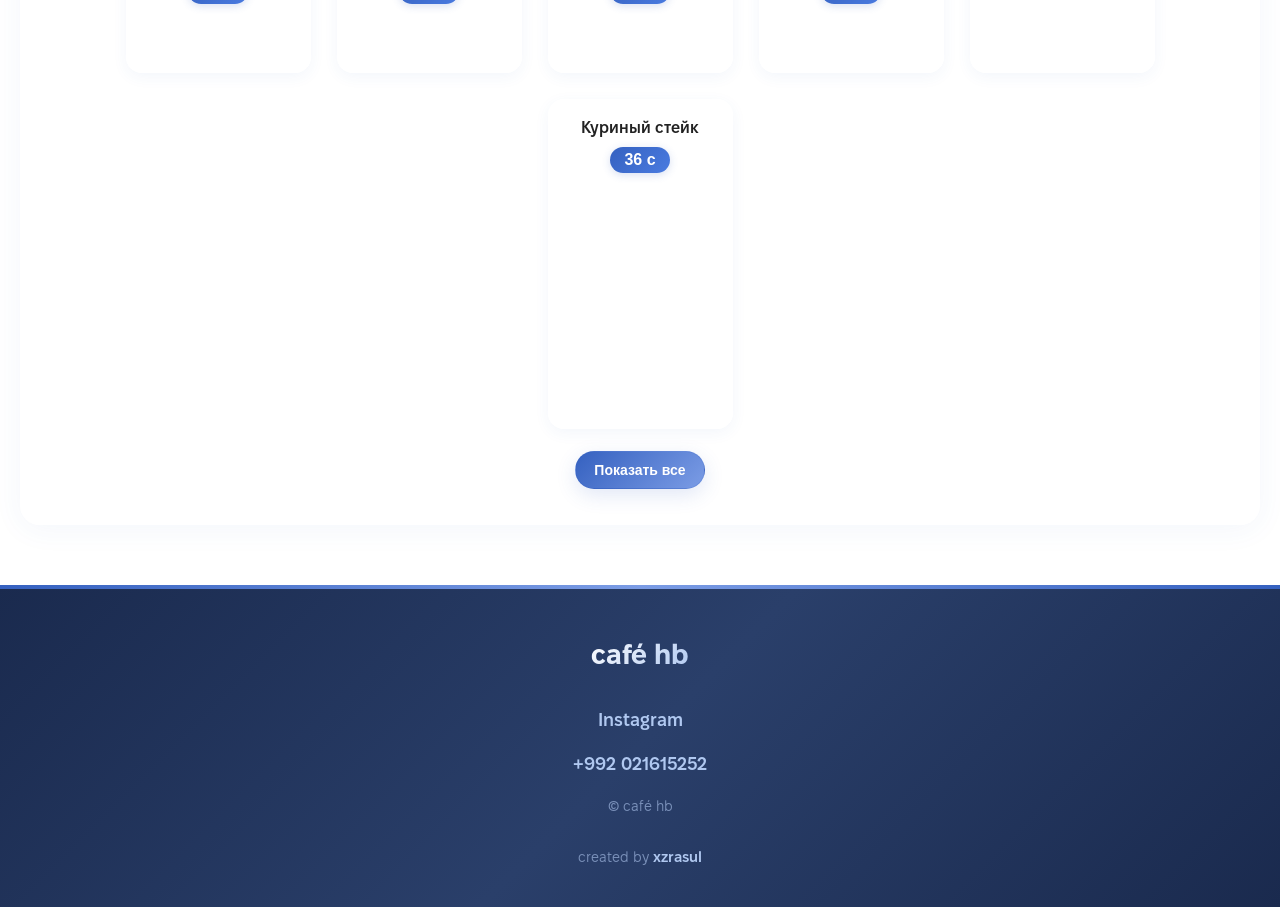
==== commit 0f1127f3: "Protect from spam" ====
--- a/index.html
+++ b/index.html
@@ -84,6 +84,9 @@
 
       <textarea class="rating-comment" id="ratingComment" rows="4" placeholder="Напишите ваш отзыв"></textarea>
 
+      <input class="rating-honeypot" id="ratingHoney" type="text" tabindex="-1" autocomplete="off" aria-hidden="true"
+        style="position:absolute; left:-9999px; opacity:0;" />
+
       <button class="rating-submit-btn" id="submitRatingBtn">
         Отправить оценку
       </button>
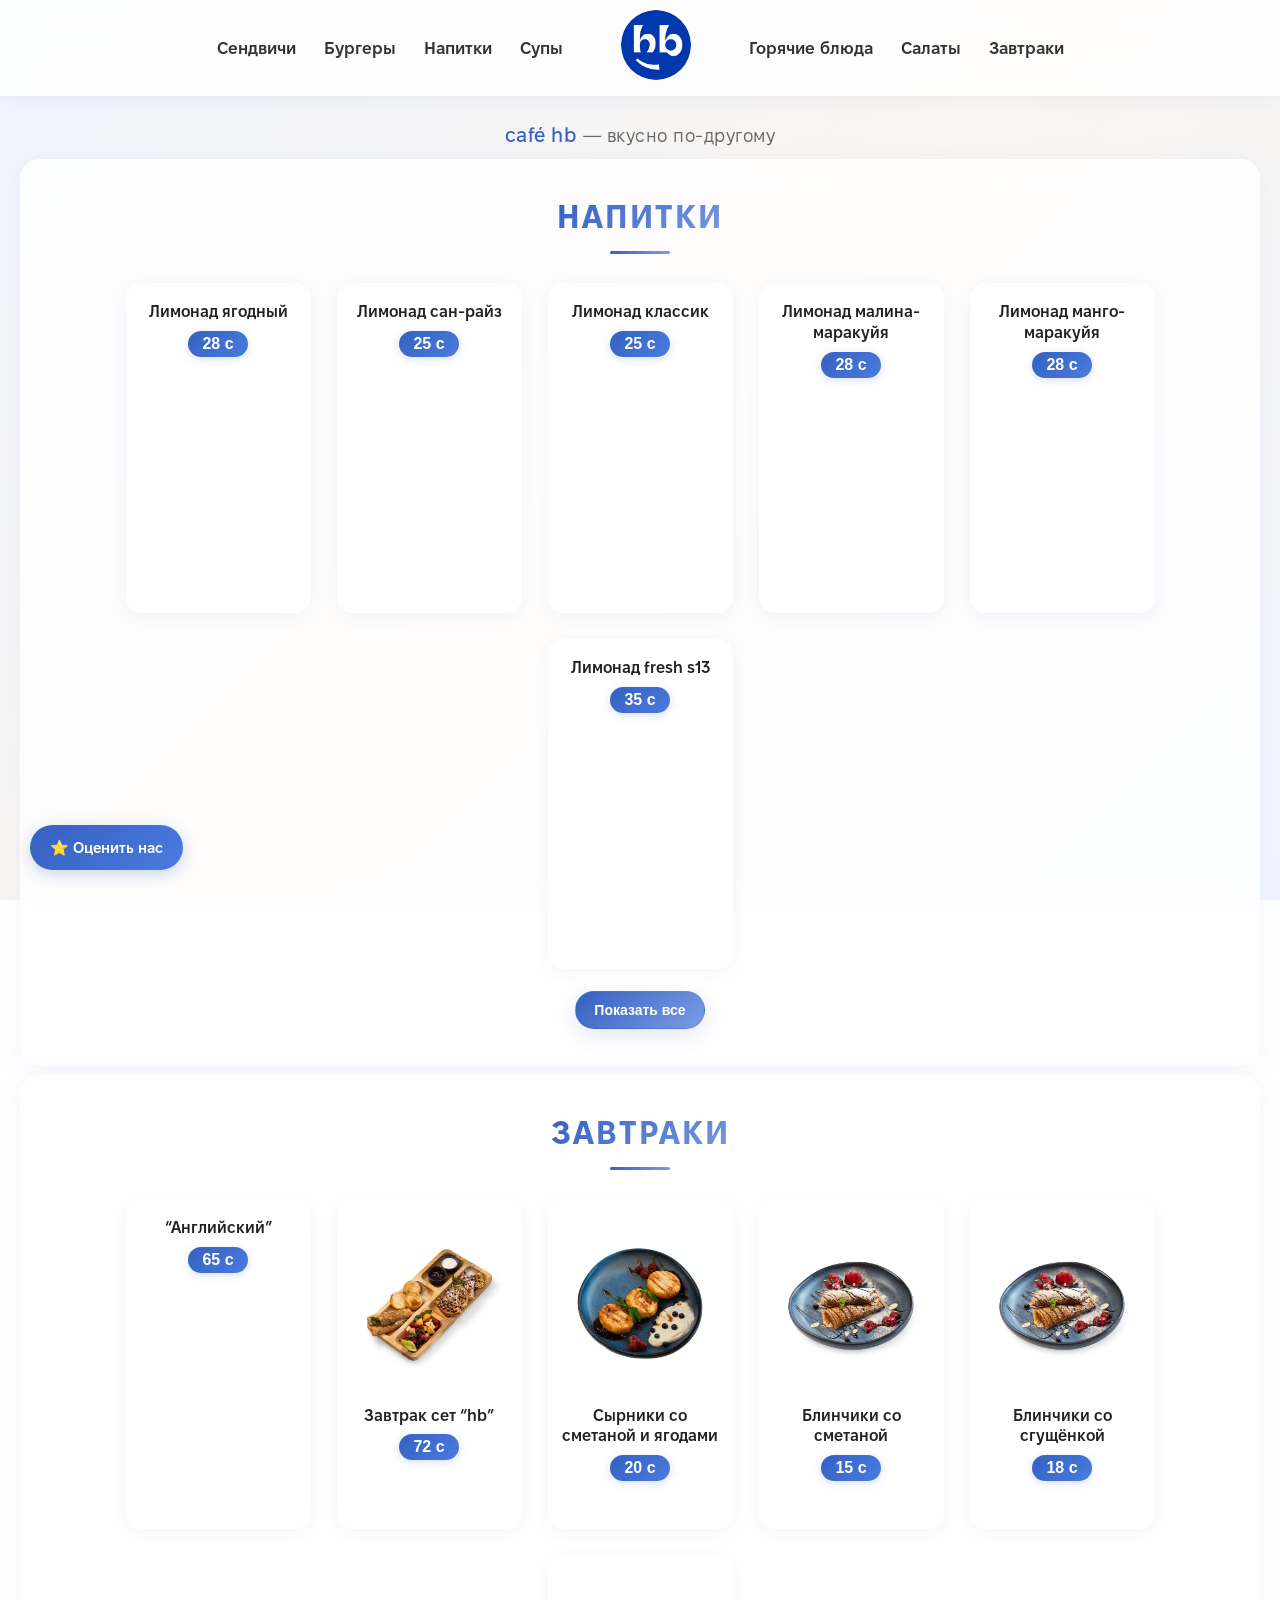
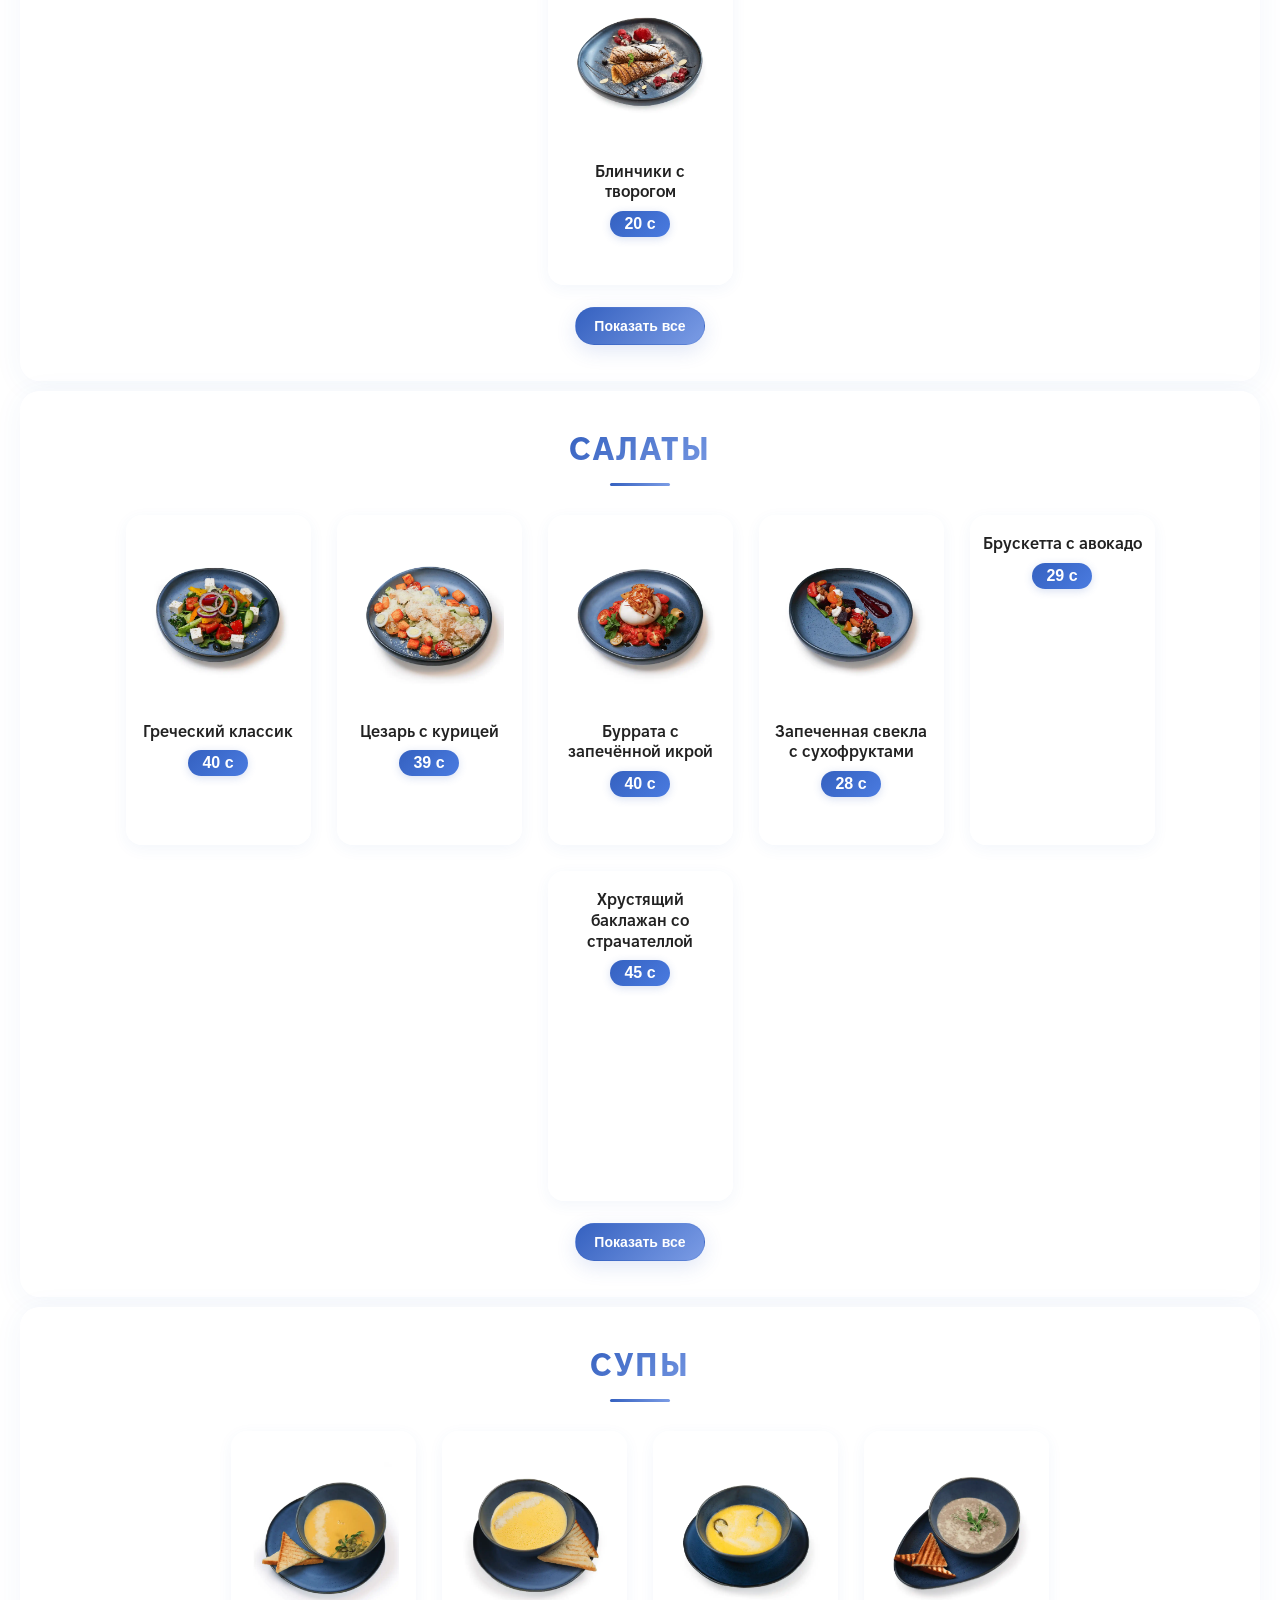
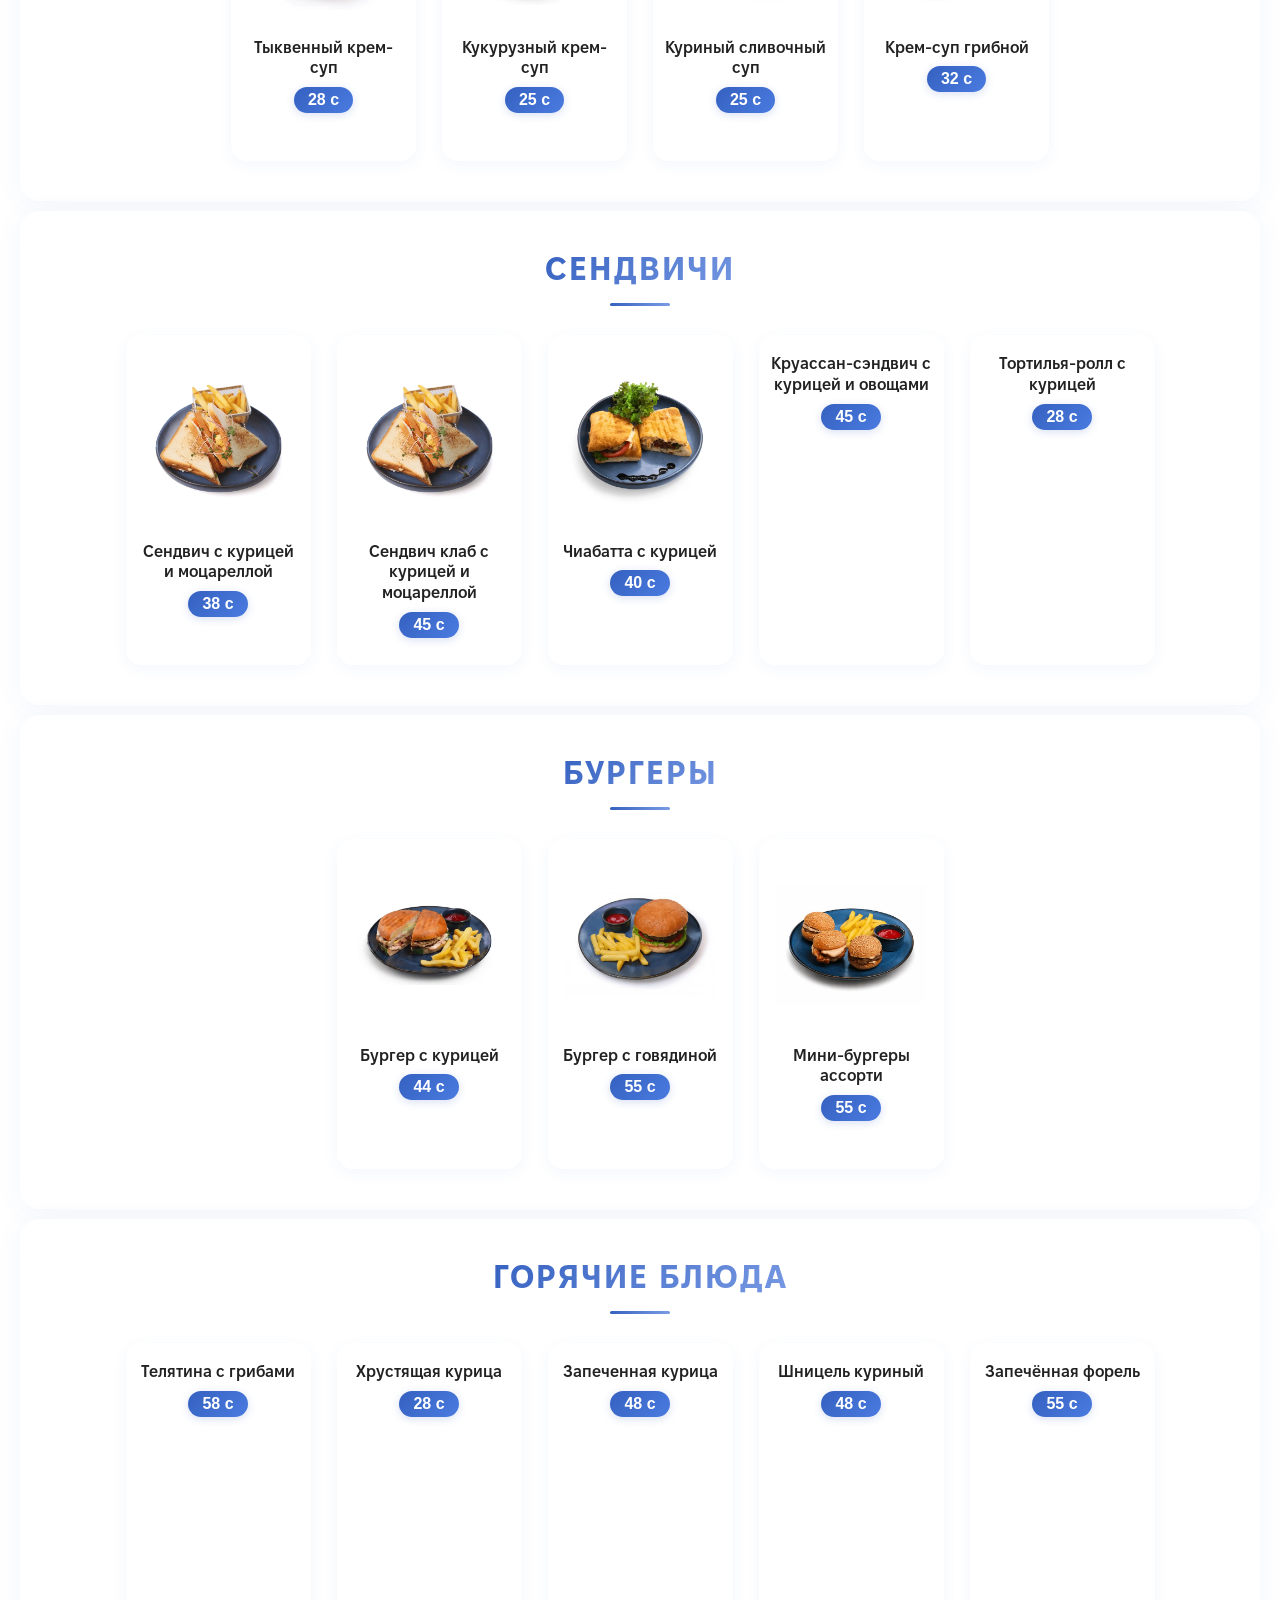
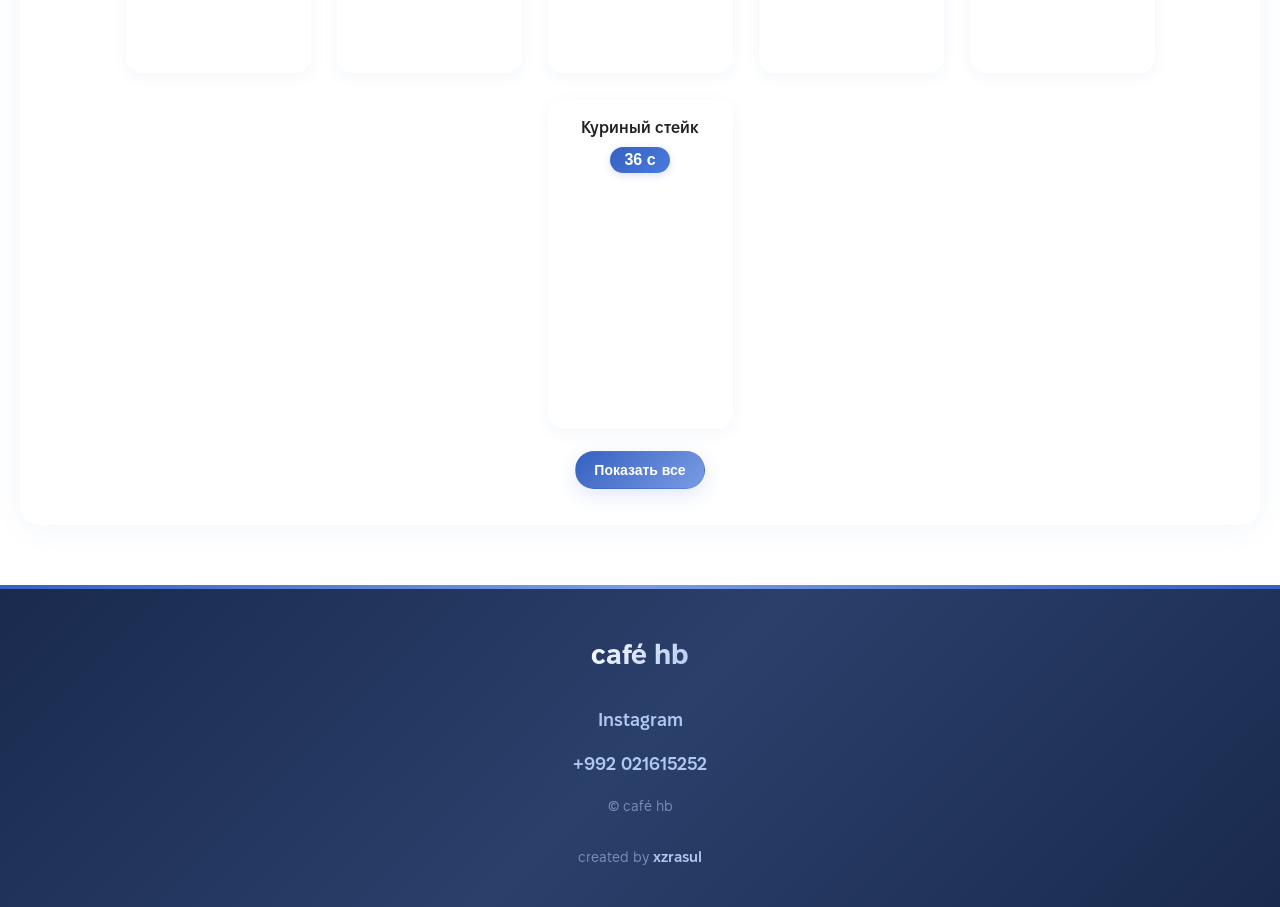
==== commit 17c94e76: "Upgrade banner" ====
--- a/index.html
+++ b/index.html
@@ -32,7 +32,7 @@
     </nav>
   </header>
   <div class="banner" data-category="all">
-    <img src="content/logo/Frame 1657005755.webp" alt="">
+    <img src="content/logo/banner.webp" alt="">
   </div>
   <div class="main">
     <div class="hero">
